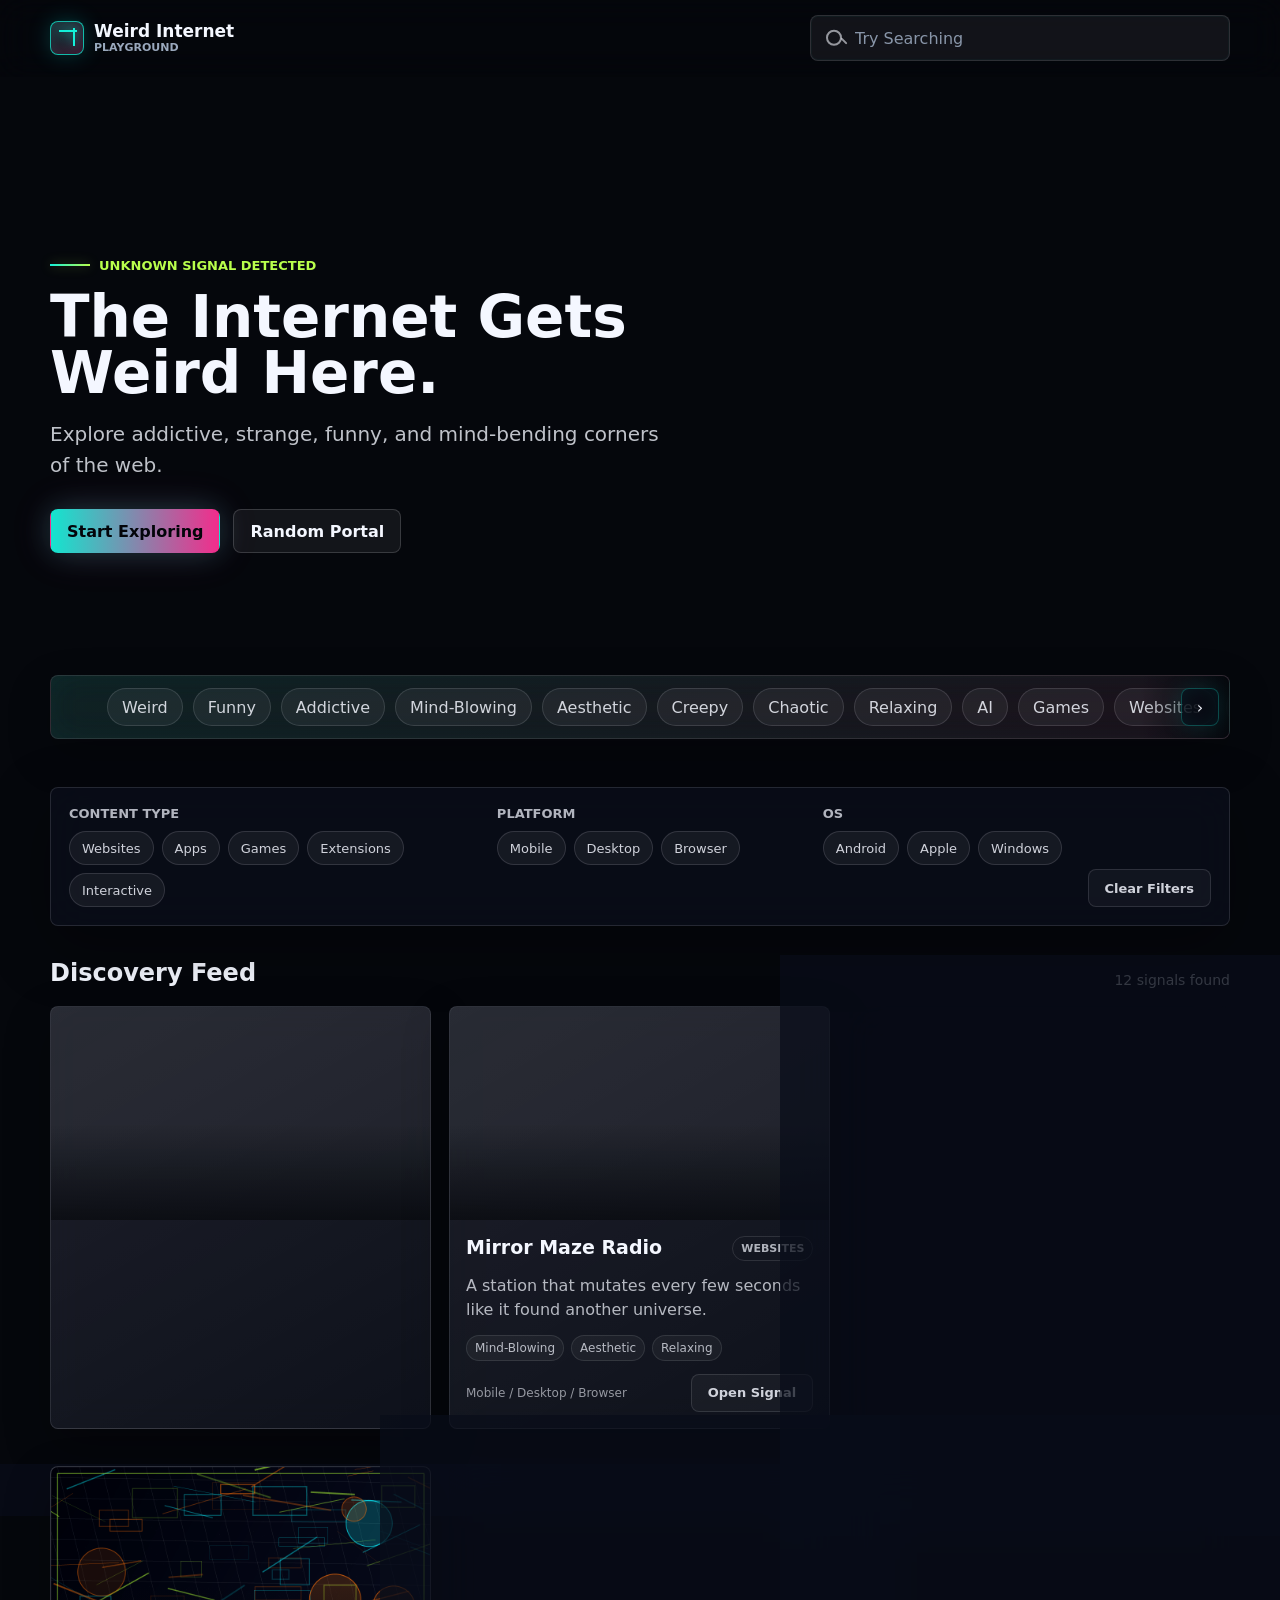
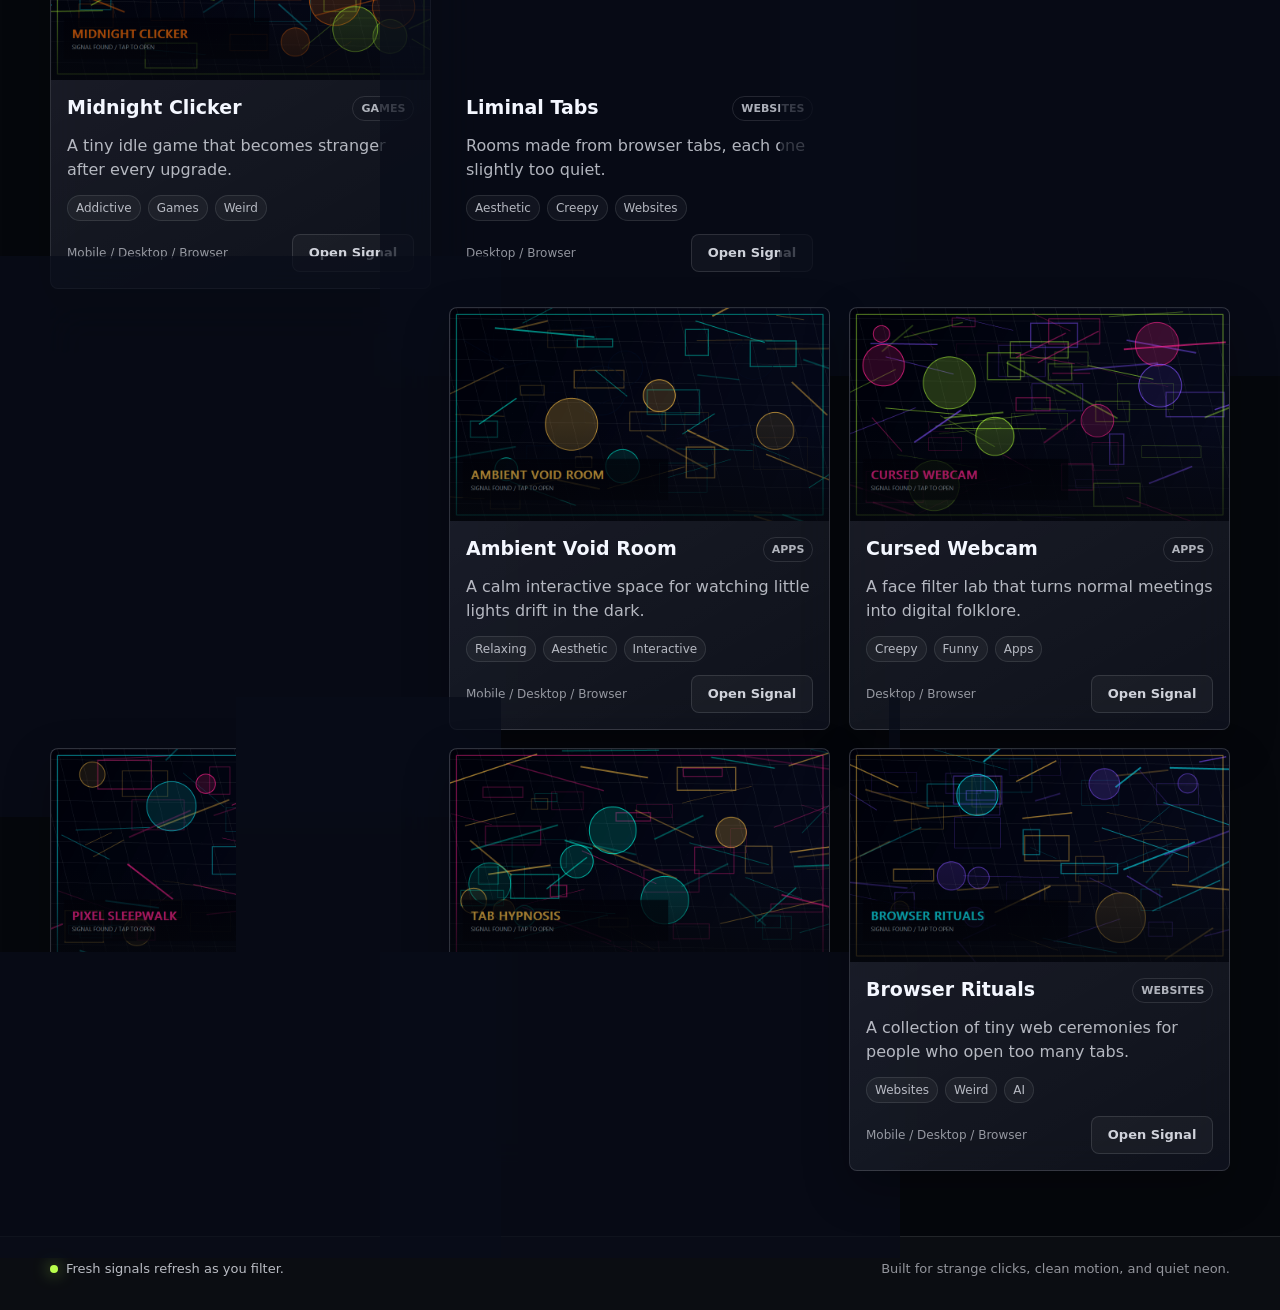
==== index.html @ 3b8a8a69 "Rename Index.html to index.html" ====
<!doctype html>
<html lang="en">
<head>
    <meta charset="utf-8">
    <meta name="viewport" content="width=device-width, initial-scale=1">
    <meta name="theme-color" content="#05070c">
	<title>Weird Internet Playground</title>
    <style>
        :root {
            color-scheme: dark;
            --bg: #05070c;
            --panel: rgba(11, 15, 28, 0.68);
            --panel-strong: rgba(12, 18, 33, 0.9);
            --line: rgba(244, 247, 255, 0.14);
            --line-hot: rgba(20, 241, 217, 0.46);
            --text: #f4f7ff;
            --muted: #9aa8bd;
            --cyan: #14f1d9;
            --pink: #ff2f92;
            --green: #b9ff4c;
            --amber: #ffc857;
            --violet: #8a5cff;
            --shadow: 0 20px 60px rgba(0, 0, 0, 0.35);
            --radius: 8px;
            --cursor-x: 50vw;
            --cursor-y: 32vh;
        }

        * {
            box-sizing: border-box;
        }

        html {
            scroll-behavior: smooth;
            background: var(--bg);
        }

        body {
            min-height: 100vh;
            margin: 0;
            overflow-x: hidden;
            background: var(--bg);
            color: var(--text);
            font-family: "Segoe UI", Inter, ui-sans-serif, system-ui, -apple-system, BlinkMacSystemFont, Arial, sans-serif;
            text-rendering: optimizeLegibility;
        }

        body::before {
            position: fixed;
            inset: 0;
            z-index: -4;
            content: "";
            background:
                radial-gradient(circle at var(--cursor-x) var(--cursor-y), rgba(20, 241, 217, 0.2), transparent 26vw),
                radial-gradient(circle at calc(var(--cursor-x) + 12vw) calc(var(--cursor-y) + 8vh), rgba(255, 47, 146, 0.14), transparent 30vw),
                linear-gradient(120deg, rgba(20, 241, 217, 0.1), transparent 32%),
                linear-gradient(235deg, rgba(255, 47, 146, 0.12), transparent 38%),
                linear-gradient(330deg, rgba(185, 255, 76, 0.06), transparent 44%),
                #05070c;
            background-repeat: no-repeat;
            background-size: 140% 140%, 140% 140%, 180% 180%, 180% 180%, 180% 180%;
            animation: backgroundShift 18s ease-in-out infinite alternate;
        }

        body::after {
            position: fixed;
            inset: 0;
            z-index: -2;
            pointer-events: none;
            content: "";
            background-image:
                linear-gradient(rgba(255, 255, 255, 0.035) 1px, transparent 1px),
                linear-gradient(90deg, rgba(255, 255, 255, 0.035) 1px, transparent 1px),
                linear-gradient(rgba(20, 241, 217, 0.05), transparent 28%, rgba(255, 47, 146, 0.05));
            background-size: 52px 52px, 52px 52px, 100% 420px;
            mask-image: linear-gradient(to bottom, rgba(0, 0, 0, 0.7), rgba(0, 0, 0, 0.28));
            animation: gridDrift 24s linear infinite;
        }

        a {
            color: inherit;
            text-decoration: none;
        }

        button,
        input {
            font: inherit;
        }

        button {
            cursor: pointer;
        }

        img {
            display: block;
            max-width: 100%;
        }

        .skip-link {
            position: fixed;
            top: 12px;
            left: 12px;
            z-index: 100;
            transform: translateY(-140%);
            border: 1px solid var(--line-hot);
            border-radius: var(--radius);
            padding: 10px 12px;
            background: #07111b;
            color: var(--text);
            transition: transform 180ms ease;
        }

        .skip-link:focus {
            transform: translateY(0);
        }

        #particle-field {
            position: fixed;
            inset: 0;
            z-index: -3;
            width: 100%;
            height: 100%;
            opacity: 0.86;
        }

        .ambient-layer {
            position: fixed;
            inset: -16vh -14vw;
            z-index: -1;
            overflow: hidden;
            pointer-events: none;
            opacity: 0.86;
        }

        .ambient-layer::before,
        .ambient-layer::after {
            position: absolute;
            content: "";
            filter: blur(28px);
            mix-blend-mode: screen;
            transform: translate3d(0, 0, 0);
        }

        .ambient-layer::before {
            top: 12%;
            left: -12%;
            width: 72vw;
            height: 34vh;
            background: linear-gradient(92deg, transparent, rgba(20, 241, 217, 0.14), rgba(255, 47, 146, 0.09), transparent);
            animation: fogDrift 16s ease-in-out infinite alternate;
        }

        .ambient-layer::after {
            right: -16%;
            bottom: 4%;
            width: 64vw;
            height: 40vh;
            background: linear-gradient(110deg, transparent, rgba(138, 92, 255, 0.13), rgba(185, 255, 76, 0.08), transparent);
            animation: fogDrift 20s ease-in-out infinite alternate-reverse;
        }

        .site-header {
            position: sticky;
            top: 0;
            z-index: 50;
            border-bottom: 1px solid transparent;
            background: rgba(5, 7, 12, 0.28);
            backdrop-filter: blur(16px);
            transition: background 220ms ease, border-color 220ms ease, box-shadow 220ms ease;
        }

        .site-header.is-scrolled {
            border-color: rgba(20, 241, 217, 0.18);
            background: rgba(5, 7, 12, 0.72);
            box-shadow: 0 10px 36px rgba(0, 0, 0, 0.25);
        }

        .header-inner,
        .section-shell,
        .hero-inner {
            width: min(1180px, calc(100% - 32px));
            margin: 0 auto;
        }

        .header-inner {
            display: flex;
            align-items: center;
            justify-content: space-between;
            gap: 18px;
            min-height: 76px;
            padding: 12px 0;
        }

        .brand {
            display: inline-flex;
            align-items: center;
            min-width: max-content;
            gap: 10px;
            font-weight: 800;
        }

        .brand-mark {
            position: relative;
            width: 34px;
            height: 34px;
            border: 1px solid rgba(20, 241, 217, 0.72);
            border-radius: var(--radius);
            background:
                linear-gradient(135deg, rgba(20, 241, 217, 0.18), rgba(255, 47, 146, 0.14)),
                rgba(255, 255, 255, 0.04);
            box-shadow: 0 0 22px rgba(20, 241, 217, 0.22), inset 0 0 18px rgba(255, 47, 146, 0.1);
        }

        .brand-mark::before,
        .brand-mark::after {
            position: absolute;
            content: "";
            background: var(--cyan);
            box-shadow: 0 0 12px rgba(20, 241, 217, 0.9);
        }

        .brand-mark::before {
            top: 8px;
            left: 8px;
            width: 18px;
            height: 2px;
        }

        .brand-mark::after {
            right: 8px;
            bottom: 8px;
            width: 2px;
            height: 18px;
        }

        .brand-text {
            display: grid;
            gap: 1px;
            line-height: 1.08;
        }

        .brand-title {
            font-size: 17px;
            color: var(--text);
        }

        .brand-kicker {
            font-size: 11px;
            color: var(--muted);
            text-transform: uppercase;
        }

        .search-shell {
            position: relative;
            width: min(420px, 44vw);
        }

        .search-shell::before {
            position: absolute;
            top: 53%;
            left: 16px;
            width: 12px;
            height: 12px;
            content: "";
            border: 2px solid rgba(244, 247, 255, 0.58);
            border-radius: 50%;
            transform: translateY(-58%);
        }

        .search-shell::after {
            position: absolute;
            top: 55%;
            left: 30px;
            width: 8px;
            height: 2px;
            content: "";
            border-radius: 99px;
            background: rgba(244, 247, 255, 0.58);
            transform: rotate(45deg);
        }

        .search-shell input {
            width: 100%;
            min-height: 46px;
            border: 1px solid rgba(244, 247, 255, 0.12);
            border-radius: var(--radius);
            outline: 0;
            padding: 0 16px 0 44px;
            background: rgba(255, 255, 255, 0.06);
            color: var(--text);
            box-shadow: inset 0 0 0 1px rgba(20, 241, 217, 0.03);
            transition: border-color 180ms ease, box-shadow 180ms ease, background 180ms ease;
        }

        .search-shell input::placeholder {
            color: rgba(154, 168, 189, 0.88);
			position: absolute;
        }

        .search-shell input:focus {
            border-color: rgba(20, 241, 217, 0.62);
            background: rgba(255, 255, 255, 0.09);
            box-shadow: 0 0 0 4px rgba(20, 241, 217, 0.08), 0 0 24px rgba(20, 241, 217, 0.12);
        }

        .hero {
            display: grid;
            align-items: center;
            min-height: 66vh;
            padding: 100px 0 44px;
        }

        .hero-inner {
            display: grid;
            gap: 28px;
        }

        .hero-copy {
            width: min(760px, 100%);
        }

        .signal-line {
            display: inline-flex;
            align-items: center;
            gap: 9px;
            margin-bottom: 16px;
            color: var(--green);
            font-size: 13px;
            font-weight: 700;
            text-transform: uppercase;
        }

        .signal-line::before {
            width: 40px;
            height: 2px;
            content: "";
            background: linear-gradient(90deg, var(--cyan), var(--green));
            box-shadow: 0 0 12px rgba(185, 255, 76, 0.38);
        }

        h1 {
            max-width: 780px;
            margin: 0;
            font-size: 58px;
            line-height: 0.97;
            letter-spacing: 0;
        }

        .hero p {
            max-width: 610px;
            margin: 18px 0 0;
            color: rgba(244, 247, 255, 0.78);
            font-size: 20px;
            line-height: 1.55;
        }

        .hero-actions {
            display: flex;
            flex-wrap: wrap;
            align-items: center;
            gap: 13px;
        }

        .primary-btn,
        .ghost-btn,
        .text-btn {
            display: inline-flex;
            align-items: center;
            justify-content: center;
            min-height: 44px;
            border: 1px solid transparent;
            border-radius: var(--radius);
            padding: 0 16px;
            color: var(--text);
            font-weight: 800;
            transition: transform 180ms ease, border-color 180ms ease, background 180ms ease, box-shadow 180ms ease;
        }

        .primary-btn {
            background: linear-gradient(90deg, rgba(20, 241, 217, 0.95), rgba(255, 47, 146, 0.95));
            box-shadow: 0 0 30px rgba(20, 241, 217, 0.2), 0 0 42px rgba(255, 47, 146, 0.16);
            color: #03050a;
        }

        .primary-btn:hover,
        .ghost-btn:hover,
        .text-btn:hover {
            transform: translateY(-2px);
        }

        .primary-btn:focus-visible,
        .ghost-btn:focus-visible,
        .text-btn:focus-visible,
        .collapse-btn:focus-visible,
        .carousel-arrow:focus-visible,
        .related-card:focus-visible,
        .chip:focus-visible,
        .category-pill:focus-visible,
        .search-shell input:focus-visible {
            outline: 2px solid rgba(185, 255, 76, 0.86);
            outline-offset: 3px;
        }

        .ghost-btn {
            border-color: rgba(244, 247, 255, 0.16);
            background: rgba(255, 255, 255, 0.06);
        }

        .text-btn {
            min-height: 38px;
            border-color: rgba(244, 247, 255, 0.12);
            background: rgba(255, 255, 255, 0.04);
            color: rgba(244, 247, 255, 0.84);
            font-size: 13px;
        }

        .category-zone {
            padding: 4px 0 26px;
        }

        .category-frame {
            position: relative;
            overflow: hidden;
            border: 1px solid rgba(244, 247, 255, 0.11);
            border-radius: var(--radius);
            background:
                linear-gradient(135deg, rgba(20, 241, 217, 0.08), rgba(255, 47, 146, 0.055)),
                rgba(255, 255, 255, 0.04);
            box-shadow: 0 16px 44px rgba(0, 0, 0, 0.22), inset 0 0 28px rgba(20, 241, 217, 0.035);
            backdrop-filter: blur(18px);
        }

        .category-frame::before,
        .category-frame::after {
            position: absolute;
            top: 0;
            bottom: 0;
            z-index: 2;
            width: 88px;
            pointer-events: none;
            content: "";
            opacity: 0;
            transition: opacity 180ms ease;
        }

        .category-frame::before {
            left: 0;
            background: linear-gradient(90deg, rgba(5, 7, 12, 0.96), rgba(5, 7, 12, 0));
        }

        .category-frame::after {
            right: 0;
            background: linear-gradient(270deg, rgba(5, 7, 12, 0.96), rgba(5, 7, 12, 0));
        }

        .category-frame.has-left::before,
        .category-frame.has-right::after {
            opacity: 1;
        }

        .category-viewport {
            overflow-x: auto;
            overflow-y: hidden;
            scroll-behavior: smooth;
            scroll-padding-inline: 56px;
            scroll-snap-type: x proximity;
            scrollbar-width: none;
            -webkit-overflow-scrolling: touch;
        }

        .category-viewport::-webkit-scrollbar {
            display: none;
        }

        .category-row {
            display: flex;
            width: max-content;
            gap: 10px;
            min-width: 100%;
            padding: 12px 56px;
        }

        .carousel-arrow {
            position: absolute;
            top: 50%;
            z-index: 4;
            display: grid;
            place-items: center;
            width: 38px;
            height: 38px;
            border: 1px solid rgba(20, 241, 217, 0.28);
            border-radius: var(--radius);
            background: rgba(7, 12, 22, 0.72);
            color: var(--text);
            box-shadow: 0 0 24px rgba(20, 241, 217, 0.14), inset 0 0 18px rgba(20, 241, 217, 0.06);
            transform: translateY(-50%);
            transition: opacity 180ms ease, transform 180ms ease, border-color 180ms ease, box-shadow 180ms ease;
        }

        .carousel-arrow:hover {
            border-color: rgba(185, 255, 76, 0.62);
            box-shadow: 0 0 28px rgba(185, 255, 76, 0.18), inset 0 0 20px rgba(185, 255, 76, 0.08);
        }

        .carousel-arrow.is-hidden {
            opacity: 0;
            pointer-events: none;
        }

        .carousel-prev {
            left: 10px;
        }

        .carousel-next {
            right: 10px;
        }

        .category-pill,
        .chip {
            min-height: 38px;
            border: 1px solid rgba(244, 247, 255, 0.13);
            border-radius: 999px;
            padding: 0 14px;
            background: rgba(255, 255, 255, 0.055);
            color: rgba(244, 247, 255, 0.84);
            white-space: nowrap;
            scroll-snap-align: center;
            transition: transform 180ms ease, border-color 180ms ease, color 180ms ease, box-shadow 180ms ease, background 180ms ease;
        }

        .category-pill:hover,
        .chip:hover {
            transform: translateY(-1px);
            border-color: rgba(20, 241, 217, 0.48);
            color: var(--text);
            box-shadow: 0 0 22px rgba(20, 241, 217, 0.11);
        }

        .category-pill:active,
        .chip:active,
        .text-btn:active,
        .collapse-btn:active,
        .related-card:active {
            transform: translateY(0) scale(0.98);
        }

        .category-pill.is-active,
        .chip.is-active {
            border-color: rgba(185, 255, 76, 0.66);
            background: rgba(185, 255, 76, 0.13);
            color: var(--text);
            box-shadow: 0 0 32px rgba(185, 255, 76, 0.22), 0 0 18px rgba(20, 241, 217, 0.1), inset 0 0 18px rgba(185, 255, 76, 0.07);
            animation: softPulse 2.8s ease-in-out infinite;
        }

        .filters {
            padding: 22px 0 6px;
        }

        .filter-panel {
            display: grid;
            grid-template-columns: 1.2fr 0.9fr 0.72fr auto;
            gap: 20px;
            align-items: start;
            border: 1px solid rgba(244, 247, 255, 0.12);
            border-radius: var(--radius);
            padding: 18px;
            background: var(--panel);
            box-shadow: var(--shadow);
            backdrop-filter: blur(20px);
        }
		
		.testing {
			align-self: end;
			justify-self: right;
		}

        .filter-group {
            min-width: 0;
        }

        .filter-label {
            margin: 0 0 10px;
            color: rgba(244, 247, 255, 0.72);
            font-size: 13px;
            font-weight: 800;
            text-transform: uppercase;
        }

        .chip-row {
            display: flex;
            flex-wrap: wrap;
            gap: 8px;
        }

        .chip {
            min-height: 34px;
            padding: 0 12px;
            font-size: 13px;
        }

        .results-zone {
            padding: 28px 0 66px;
        }

        .results-head {
            display: flex;
            align-items: end;
            justify-content: space-between;
            gap: 16px;
            margin-bottom: 18px;
        }

        .results-head h2 {
            margin: 0;
            font-size: 24px;
            line-height: 1.15;
            letter-spacing: 0;
        }

        .results-count {
            color: rgba(244, 247, 255, 0.68);
            font-size: 14px;
            text-align: right;
        }

        .card-grid {
            display: grid;
            grid-template-columns: repeat(3, minmax(0, 1fr));
            gap: 18px;
            align-items: start;
        }

        .discovery-card {
            --accent: var(--cyan);
            --card-glow-x: 50%;
            --card-glow-y: 50%;
            --hover-offset: 0px;
            --reveal-offset: 0px;
            --tilt-x: 0deg;
            --tilt-y: 0deg;
            position: relative;
            overflow: hidden;
            min-width: 0;
            border: 1px solid rgba(244, 247, 255, 0.12);
            border-radius: var(--radius);
            background:
                linear-gradient(150deg, rgba(255, 255, 255, 0.092), rgba(255, 255, 255, 0.028)),
                rgba(9, 13, 25, 0.72);
            box-shadow: 0 18px 46px rgba(0, 0, 0, 0.28);
            backdrop-filter: blur(18px);
            transform: translateY(calc(var(--reveal-offset) + var(--hover-offset))) perspective(950px) rotateX(var(--tilt-x)) rotateY(var(--tilt-y));
            transform-style: preserve-3d;
            transition: transform 220ms ease, border-color 220ms ease, box-shadow 220ms ease, background 220ms ease;
        }

        .discovery-card::before {
            position: absolute;
            inset: 0;
            pointer-events: none;
            content: "";
            border-radius: inherit;
            background:
                radial-gradient(circle at var(--card-glow-x) var(--card-glow-y), color-mix(in srgb, var(--accent) 28%, transparent), transparent 34%),
                linear-gradient(130deg, color-mix(in srgb, var(--accent) 34%, transparent), transparent 28%, rgba(255, 255, 255, 0.04));
            opacity: 0;
            transition: opacity 220ms ease;
        }

        .discovery-card::after {
            position: absolute;
            inset: 0;
            pointer-events: none;
            content: "";
            border-radius: inherit;
            background: linear-gradient(90deg, transparent, color-mix(in srgb, var(--accent) 38%, transparent), transparent);
            opacity: 0;
            transform: translateX(-110%);
        }

        .discovery-card:hover,
        .discovery-card.is-expanded {
            --hover-offset: -4px;
            border-color: color-mix(in srgb, var(--accent) 48%, rgba(244, 247, 255, 0.12));
            box-shadow: 0 22px 62px rgba(0, 0, 0, 0.42), 0 0 20px color-mix(in srgb, var(--accent) 10%, transparent);
        }

        .discovery-card.is-expanded {
            transform: translateY(-2px) !important;
        }

        .discovery-card.is-expanded::before,
        .discovery-card.is-expanded::after {
            opacity: 0.16;
            animation: none;
        }

        .discovery-card:active {
            --hover-offset: -1px;
        }

        .discovery-card:hover::before,
        .discovery-card.is-expanded::before {
            opacity: 1;
        }

        .discovery-card.is-expanded::after {
            opacity: 0.34;
            animation: borderScan 1.7s ease both;
        }

        .discovery-card.is-expanded {
            --hover-offset: -2px;
            grid-column: span 2;
        }

        body.has-expanded::before {
            animation-duration: 42s;
            filter: brightness(0.82);
        }

        body.has-expanded .ambient-layer,
        body.has-expanded #particle-field {
            opacity: 0.28;
            transition: opacity 320ms ease;
        }

        .card-media {
            position: relative;
            overflow: hidden;
            aspect-ratio: 16 / 9;
            background: rgba(255, 255, 255, 0.05);
        }

        .card-media img {
            width: 100%;
            height: 100%;
            object-fit: cover;
            filter: saturate(1.1) contrast(1.05);
            transition: transform 360ms ease, filter 360ms ease;
        }

        .discovery-card:hover .card-media img,
        .discovery-card.is-expanded .card-media img {
            transform: scale(1.045);
            filter: saturate(1.24) contrast(1.08);
        }

        .card-media::after {
            position: absolute;
            inset: auto 0 0;
            height: 45%;
            content: "";
            background: linear-gradient(to top, rgba(5, 7, 12, 0.76), transparent);
        }

        .card-body {
            position: relative;
            display: grid;
            gap: 13px;
            padding: 16px;
            transform: translateZ(18px);
        }

        .card-title-row {
            display: flex;
            align-items: start;
            justify-content: space-between;
            gap: 12px;
        }

        .card-title-row h3 {
            margin: 0;
            font-size: 19px;
            line-height: 1.18;
            letter-spacing: 0;
        }

        .type-badge {
            flex: 0 0 auto;
            border: 1px solid rgba(244, 247, 255, 0.12);
            border-radius: 999px;
            padding: 5px 8px;
            color: rgba(244, 247, 255, 0.7);
            font-size: 11px;
            font-weight: 800;
            text-transform: uppercase;
        }

        .teaser {
            margin: 0;
            color: rgba(244, 247, 255, 0.72);
            line-height: 1.48;
        }

        .tag-row {
            display: flex;
            flex-wrap: wrap;
            gap: 7px;
        }

        .tag {
            border: 1px solid rgba(244, 247, 255, 0.1);
            border-radius: 999px;
            padding: 5px 8px;
            background: rgba(255, 255, 255, 0.045);
            color: rgba(244, 247, 255, 0.72);
            font-size: 12px;
        }

        .card-actions {
            display: flex;
            justify-content: space-between;
            gap: 10px;
            align-items: center;
        }

        .signal-meta {
            color: rgba(244, 247, 255, 0.58);
            font-size: 12px;
        }

        
        .expanded-content {
            position: relative;
            overflow: hidden;
            border-top: 1px solid rgba(255, 255, 255, 0.08);
            margin-top: 10px;
            padding-top: 22px;
            animation: expandContainer 380ms ease both;
        }

        .expanded-layout {
            max-width: 760px;
            margin: 0 auto;
        }

        .expanded-copy {
            position: relative;
            overflow: hidden;
            border: 1px solid rgba(255, 255, 255, 0.08);
            border-radius: 18px;
            background: rgba(18, 24, 39, 0.94);
            box-shadow: 0 10px 40px rgba(0, 0, 0, 0.28);
            padding: 28px;
        }

        .expanded-copy::before {
            position: absolute;
            inset: 0;
            pointer-events: none;
            content: "";
            background: linear-gradient(180deg, rgba(20, 241, 217, 0.04), transparent 22%);
        }

        .expanded-copy p {
            margin: 0;
            color: rgba(244, 247, 255, 0.88);
            font-size: 16px;
            line-height: 1.82;
            letter-spacing: 0.01em;
        }

        .mini-title {
            margin: 0 0 18px;
            color: rgba(185, 255, 76, 0.9);
            font-size: 12px;
            font-weight: 800;
            letter-spacing: 0.18em;
            text-transform: uppercase;
        }

        .reading-shell {
            position: relative;
        }

        .reading-shell::after {
            position: absolute;
            right: 0;
            left: 0;
            bottom: 0;
            height: 82px;
            content: "";
            pointer-events: none;
            background: linear-gradient(to bottom, rgba(18, 24, 39, 0), rgba(18, 24, 39, 1));
            opacity: 1;
            transition: opacity 240ms ease;
        }

        .reading-shell.is-expanded::after {
            opacity: 0;
        }

        .reading-content {
            overflow: hidden;
            max-height: 180px;
            transition: max-height 420ms ease;
        }

        .reading-shell.is-expanded .reading-content {
            overflow-y: auto;
            max-height: 420px;
            padding-right: 6px;
            scrollbar-width: thin;
            scrollbar-color: rgba(20, 241, 217, 0.42) transparent;
        }

        .reading-content::-webkit-scrollbar {
            width: 6px;
        }

        .reading-content::-webkit-scrollbar-thumb {
            background: rgba(20, 241, 217, 0.34);
            border-radius: 999px;
        }

        .show-more-btn {
            margin-top: 18px;
            min-height: 38px;
            border: 1px solid rgba(20, 241, 217, 0.22);
            border-radius: 999px;
            padding: 0 14px;
            background: rgba(20, 241, 217, 0.08);
            color: rgba(244, 247, 255, 0.92);
            transition: border-color 180ms ease, background 180ms ease, transform 180ms ease;
        }

        .show-more-btn:hover {
            border-color: rgba(20, 241, 217, 0.6);
            background: rgba(20, 241, 217, 0.14);
            transform: translateY(-1px);
        }

        .related-section {
            margin-top: 26px;
            padding-top: 18px;
            border-top: 1px solid rgba(255, 255, 255, 0.08);
        }

        .related-grid {
            display: grid;
            gap: 10px;
        }

        .related-card {
            padding: 14px 16px;
            border: 1px solid rgba(255, 255, 255, 0.08);
            border-radius: 12px;
            background: rgba(255, 255, 255, 0.03);
            color: rgba(244, 247, 255, 0.82);
            text-align: left;
            transition: border-color 180ms ease, box-shadow 180ms ease, background 180ms ease;
        }

        .related-card:hover {
            border-color: rgba(20, 241, 217, 0.4);
            background: rgba(20, 241, 217, 0.05);
            box-shadow: 0 0 20px rgba(20, 241, 217, 0.08);
        }

.collapse-btn {
            justify-self: start;
            min-height: 36px;
            border: 1px solid rgba(244, 247, 255, 0.12);
            border-radius: var(--radius);
            padding: 0 12px;
			margin-top: 3px;
            background: rgba(255, 255, 255, 0.045);
            color: rgba(244, 247, 255, 0.84);
            transition: border-color 180ms ease, transform 180ms ease, background 180ms ease;
        }

        .collapse-btn:hover {
            transform: translateY(-1px);
            border-color: rgba(20, 241, 217, 0.58);
            background: rgba(20, 241, 217, 0.12);
        }

        .empty-state {
            grid-column: 1 / -1;
            border: 1px dashed rgba(244, 247, 255, 0.18);
            border-radius: var(--radius);
            padding: 32px;
            background: rgba(255, 255, 255, 0.04);
            color: rgba(244, 247, 255, 0.72);
            text-align: center;
        }

        .reveal {
            --reveal-offset: 18px;
            opacity: 0;
        }

        .reveal.is-visible {
            --reveal-offset: 0px;
            opacity: 1;
            transition: opacity 520ms ease, transform 520ms ease;
        }

        .page-footer {
            border-top: 1px solid rgba(244, 247, 255, 0.1);
            padding: 24px 0 34px;
            background: rgba(255, 255, 255, 0.025);
        }

        .footer-inner {
            display: flex;
            align-items: center;
            justify-content: space-between;
            gap: 16px;
            width: min(1180px, calc(100% - 32px));
            margin: 0 auto;
            color: rgba(244, 247, 255, 0.58);
            font-size: 13px;
        }

        .footer-signal {
            display: inline-flex;
            align-items: center;
            gap: 8px;
            color: rgba(244, 247, 255, 0.75);
        }

        .footer-signal::before {
            width: 8px;
            height: 8px;
            content: "";
            border-radius: 50%;
            background: var(--green);
            box-shadow: 0 0 16px rgba(185, 255, 76, 0.72);
        }

        @keyframes backgroundShift {
            from {
                background-position: 0% 25%;
            }
            to {
                background-position: 100% 72%;
            }
        }

        @keyframes gridDrift {
            from {
                background-position: 0 0, 0 0, 0 0;
            }
            to {
                background-position: 52px 52px, -52px 52px, 0 420px;
            }
        }

        @keyframes fogDrift {
            from {
                transform: translate3d(-4vw, -1vh, 0) rotate(-2deg);
            }
            to {
                transform: translate3d(8vw, 5vh, 0) rotate(3deg);
            }
        }

        @keyframes softPulse {
            0%, 100% {
                box-shadow: 0 0 28px rgba(185, 255, 76, 0.18), 0 0 16px rgba(20, 241, 217, 0.08), inset 0 0 18px rgba(185, 255, 76, 0.07);
            }
            50% {
                box-shadow: 0 0 42px rgba(185, 255, 76, 0.28), 0 0 24px rgba(20, 241, 217, 0.14), inset 0 0 24px rgba(185, 255, 76, 0.1);
            }
        }

        @keyframes borderScan {
            from {
                transform: translateX(-110%);
            }
            to {
                transform: translateX(110%);
            }
        }

        @keyframes expandContainer {
            from {
                max-height: 0;
                opacity: 0;
                transform: translateY(-8px) scaleY(0.98);
            }
            to {
                max-height: 1500px;
                opacity: 1;
                transform: translateY(0) scaleY(1);
            }
        }

        @media (max-width: 980px) {
            .filter-panel {
                grid-template-columns: 1fr 1fr;
            }

            .card-grid {
                grid-template-columns: repeat(2, minmax(0, 1fr));
            }
        }

        @media (max-width: 760px) {
            .header-inner {
                
				
                gap: 12px;
            }

            .brand {
                justify-content: space-between;
            }

            .search-shell {
                width: min(420px, 44vw);
            }
			
			.search-shell::before {
				width: 9px;
				height: 9px;
			}
			
			.search-shell::after {
				top: 55%;
				left: 27px;
				width: 7px;
				height: 2px;
			}
			
			.search-shell input::placeholder {
            color: rgba(154, 168, 189, 0.88);
			font-size: 14px;
			position: absolute;
			}

            .hero {
                min-height: 58vh;
                padding: 70px 0 34px;
            }

            h1 {
                font-size: 39px;
                line-height: 1.03;
            }

            .hero p {
                font-size: 17px;
            }

            .carousel-arrow {
                display: none;
            }

            .category-viewport {
                scroll-snap-type: x mandatory;
            }

            .category-row {
                padding-inline: 14px;
            }

            .filter-panel {
                grid-template-columns: 1fr;
                gap: 16px;
            }
			
			.testing {
			justify-self: left;
		}

            .results-head {
                display: grid;
                align-items: start;
            }

            .results-count {
                text-align: left;
            }

            .card-grid {
                grid-template-columns: 1fr;
            }

            .discovery-card.is-expanded {
                grid-column: auto;
            }

            .expanded-layout {
                grid-template-columns: 1fr;
            }

            .expanded-copy {
                padding: 22px;
            }

            .reading-shell.is-expanded .reading-content {
                max-height: 360px;
            }

            .related-grid {
                grid-template-columns: 1fr;
            }

            .footer-inner {
                display: grid;
            }
        }

        @media (max-width: 420px) {
            .header-inner,
            .section-shell,
            .hero-inner,
            .footer-inner {
                width: min(100% - 24px, 1180px);
            }

            .brand-title {
                font-size: 15px;
            }

            h1 {
                font-size: 34px;
            }

            .hero-actions,
            .card-actions {
                display: grid;
                grid-template-columns: 1fr;
            }

            .primary-btn,
            .ghost-btn,
            .text-btn {
                width: 100%;
            }
        }

        @media (prefers-reduced-motion: reduce) {
            *,
            *::before,
            *::after {
                scroll-behavior: auto !important;
                animation-duration: 1ms !important;
                animation-iteration-count: 1 !important;
                transition-duration: 1ms !important;
            }

            .reveal {
                opacity: 1;
                --reveal-offset: 0px;
            }
        }
    </style>
</head>
<body>
    <a class="skip-link" href="#discoveries">Skip to discoveries</a>
    <canvas id="particle-field" aria-hidden="true"></canvas>
    <div class="ambient-layer" aria-hidden="true"></div>

    <header class="site-header" id="siteHeader">
        <div class="header-inner">
            <a class="brand" href="#top" aria-label="Weird Internet Playground home">
                <span class="brand-mark" aria-hidden="true"></span>
                <span class="brand-text">
                    <span class="brand-title">Weird Internet</span>
                    <span class="brand-kicker">Playground</span>
                </span>
            </a>

            <label class="search-shell">
                <input id="searchInput" type="search" placeholder="Try Searching" autocomplete="off" aria-label="Search discoveries">
            </label>
        </div>
    </header>

    <main id="top">
        <section class="hero" aria-labelledby="hero-title">
            <div class="hero-inner">
                <div class="hero-copy">
                    <div class="signal-line">Unknown signal detected</div>
                    <h1 id="hero-title">The Internet Gets Weird Here.</h1>
                    <p>Explore addictive, strange, funny, and mind-bending corners of the web.</p>
                </div>
                <div class="hero-actions">
                    <a class="primary-btn" href="#discoveries">Start Exploring</a>
                    <button class="ghost-btn" type="button" id="randomButton">Random Portal</button>
                </div>
            </div>
        </section>

        <section class="category-zone" aria-label="Discovery categories">
            <div class="section-shell">
                <div class="category-frame" id="categoryCarousel">
                    <button class="carousel-arrow carousel-prev is-hidden" id="categoryPrev" type="button" aria-label="Scroll categories left">
                        <span aria-hidden="true">&lsaquo;</span>
                    </button>
                    <div class="category-viewport" id="categoryViewport" tabindex="0" aria-label="Scrollable category carousel">
                        <div class="category-row" id="categoryRow"></div>
                    </div>
                    <button class="carousel-arrow carousel-next" id="categoryNext" type="button" aria-label="Scroll categories right">
                        <span aria-hidden="true">&rsaquo;</span>
                    </button>
                </div>
            </div>
        </section>

        <section class="filters" aria-label="Advanced filters">
            <div class="section-shell">
                <div class="filter-panel">
                    <div class="filter-group">
                        <p class="filter-label">Content Type</p>
                        <div class="chip-row" id="typeFilters"></div>
                    </div>
                    <div class="filter-group">
                        <p class="filter-label">Platform</p>
                        <div class="chip-row" id="platformFilters"></div>
                    </div>
                    <div class="filter-group">
                        <p class="filter-label">OS</p>
                        <div class="chip-row" id="osFilters"></div>
                    </div>
                    <div class="testing"><button class="text-btn" id="clearFilters" type="button">Clear Filters</button></div>
                </div>
            </div>
        </section>

        <section class="results-zone" id="discoveries" aria-labelledby="discoveries-title">
            <div class="section-shell">
                <div class="results-head">
                    <div>
                        <h2 id="discoveries-title">Discovery Feed</h2>
                    </div>
                    <div class="results-count" id="resultCount" aria-live="polite"></div>
                </div>
                <div class="card-grid" id="cardGrid"></div>
            </div>
        </section>
    </main>

    <footer class="page-footer">
        <div class="footer-inner">
            <span class="footer-signal">Fresh signals refresh as you filter.</span>
            <span>Built for strange clicks, clean motion, and quiet neon.</span>
        </div>
    </footer>
	<script src="data/discoveries.js"></script>
	<!--<script src="data/content.js"></script>-->

    <script>
        const categories = [
            "Weird",
            "Funny",
            "Addictive",
            "Mind-Blowing",
            "Aesthetic",
            "Creepy",
            "Chaotic",
            "Relaxing",
            "AI",
            "Games",
            "Websites",
            "Apps"
        ];

        const filters = {
            type: ["Websites", "Apps", "Games", "Extensions", "Interactive"],
            platform: ["Mobile", "Desktop", "Browser"],
            os: ["Android", "Apple", "Windows"]
        };

        

        const state = {
            query: "",
            category: new Set(),
            type: new Set(),
            platform: new Set(),
            os: new Set(),
            expandedId: null
        };

        const els = {
            header: document.getElementById("siteHeader"),
            search: document.getElementById("searchInput"),
            categoryCarousel: document.getElementById("categoryCarousel"),
            categoryViewport: document.getElementById("categoryViewport"),
            categoryRow: document.getElementById("categoryRow"),
            categoryPrev: document.getElementById("categoryPrev"),
            categoryNext: document.getElementById("categoryNext"),
            typeFilters: document.getElementById("typeFilters"),
            platformFilters: document.getElementById("platformFilters"),
            osFilters: document.getElementById("osFilters"),
            clearFilters: document.getElementById("clearFilters"),
            randomButton: document.getElementById("randomButton"),
            grid: document.getElementById("cardGrid"),
            resultCount: document.getElementById("resultCount")
        };

        const prefersReducedMotion = window.matchMedia("(prefers-reduced-motion: reduce)").matches;
        let revealObserver = null;

        function escapeHtml(value) {
            return value.replace(/[&<>"']/g, (char) => ({
                "&": "&amp;",
                "<": "&lt;",
                ">": "&gt;",
                '"': "&quot;",
                "'": "&#039;"
            })[char]);
        }

        function renderCategorySlider() {
            els.categoryRow.innerHTML = categories.map((category) => {
                const active = state.category.has(category) ? " is-active" : "";
                return `<button class="category-pill${active}" type="button" data-filter-group="category" data-value="${category}">${category}</button>`;
            }).join("");
            requestAnimationFrame(updateCategoryCarousel);
        }

        function renderFilterGroup(target, groupName, values) {
            target.innerHTML = values.map((value) => {
                const active = state[groupName].has(value) ? " is-active" : "";
                return `<button class="chip${active}" type="button" data-filter-group="${groupName}" data-value="${value}">${value}</button>`;
            }).join("");
        }

        function renderFilters() {
            renderCategorySlider();
            renderFilterGroup(els.typeFilters, "type", filters.type);
            renderFilterGroup(els.platformFilters, "platform", filters.platform);
            renderFilterGroup(els.osFilters, "os", filters.os);
        }

        function updateCategoryCarousel() {
            if (!els.categoryViewport) {
                return;
            }
            const maxScroll = Math.max(0, els.categoryViewport.scrollWidth - els.categoryViewport.clientWidth);
            const atStart = els.categoryViewport.scrollLeft <= 2;
            const atEnd = els.categoryViewport.scrollLeft >= maxScroll - 2;
            const canScroll = maxScroll > 2;

            els.categoryPrev.classList.toggle("is-hidden", !canScroll || atStart);
            els.categoryNext.classList.toggle("is-hidden", !canScroll || atEnd);
            els.categoryCarousel.classList.toggle("has-left", canScroll && !atStart);
            els.categoryCarousel.classList.toggle("has-right", canScroll && !atEnd);
        }

        function scrollCategories(direction) {
            const distance = Math.max(220, els.categoryViewport.clientWidth * 0.68);
            els.categoryViewport.scrollBy({
                left: direction * distance,
                behavior: prefersReducedMotion ? "auto" : "smooth"
            });
        }

        function keepCategoryInView(value) {
            const activeButton = els.categoryRow.querySelector(`[data-value="${CSS.escape(value)}"]`);
            if (activeButton) {
                activeButton.scrollIntoView({
                    behavior: prefersReducedMotion ? "auto" : "smooth",
                    block: "nearest",
                    inline: "center"
                });
            }
        }

        function matchesSelected(selected, values) {
            return selected.size === 0 || values.some((value) => selected.has(value));
        }

        function searchableText(item) {
            return [
                item.title,
                item.teaser,
                item.description,
                ...item.tags,
                ...item.types,
                ...item.platforms,
                ...item.os
            ].join(" ").toLowerCase();
        }

        function getFilteredDiscoveries() {
            const query = state.query.trim().toLowerCase();
            let filtered = discoveries.filter((item) => {
                const queryMatch = !query || searchableText(item).includes(query);
                return queryMatch &&
                    matchesSelected(state.category, item.tags) &&
                    matchesSelected(state.type, item.types) &&
                    matchesSelected(state.platform, item.platforms) &&
                    matchesSelected(state.os, item.os);
            });

            if (state.expandedId && !filtered.some((item) => item.id === state.expandedId)) {
                const pinned = discoveries.find((item) => item.id === state.expandedId);
                if (pinned) {
                    filtered = [pinned, ...filtered];
                }
            }

            return filtered;
        }

        function tagMarkup(tags) {
            return tags.map((tag) => `<span class="tag">${escapeHtml(tag)}</span>`).join("");
        }

        function relatedMarkup(item) {
            return item.related.map((relatedId) => {
                const related = discoveries.find((entry) => entry.id === relatedId);
                if (!related) {
                    return "";
                }
                return `
                    <button class="related-card" type="button" data-related="${related.id}" aria-label="Open related discovery ${escapeHtml(related.title)}">
                        ${escapeHtml(related.title)}
                    </button>
                `;
            }).join("");
        }

        function metadataMarkup(item) {
            const entries = [
                ["Types", item.types.join(" / ")],
                ["Platforms", item.platforms.join(" / ")],
                ["Systems", item.os.join(" / ")]
            ];
            return entries.map(([label, value]) => `
                <div class="metadata-item">
                    <span>${escapeHtml(label)}</span>
                    <strong>${escapeHtml(value)}</strong>
                </div>
            `).join("");
        }

        function resourceMarkup(item) {
            const primaryTag = item.tags[0] || "Discovery";
            const secondaryTag = item.tags[1] || "Signal";
            const resources = [
                {
                    title: `${primaryTag} signal notes`,
                    detail: `A compact read on why this discovery belongs in the ${primaryTag.toLowerCase()} lane.`
                },
                {
                    title: `${secondaryTag} side trail`,
                    detail: `A nearby thread of related mechanics, visuals, and strange web behavior.`
                }
            ];
            return resources.map((resource) => `
                <div class="resource-card">
                    <strong>${escapeHtml(resource.title)}</strong>
                    <span>${escapeHtml(resource.detail)}</span>
                </div>
            `).join("");
        }

async function loadArticle(file, container) {

    try {

        const response = await fetch(file);

        if (!response.ok) {
            throw new Error();
        }

        container.insertAdjacentHTML(
            "beforeend",
            await response.text()
        );

    } catch {

        container.insertAdjacentHTML(
            "beforeend",
            "<p>Unable to load article.</p>"
        );

    }

}

        function cardMarkup(item) {
            const expanded = item.id === state.expandedId;
            const typeLabel = item.types[0];
            return `
                <article class="discovery-card reveal${expanded ? " is-expanded" : ""}" style="--accent: ${item.accent}" data-card-id="${item.id}">
                    <div class="card-media">
                        <img src="${item.image}" alt="Preview artwork for ${escapeHtml(item.title)}" loading="lazy" decoding="async" width="960" height="540">
                    </div>
                    <div class="card-body">
                        <div class="card-title-row">
                            <h3>${escapeHtml(item.title)}</h3>
                            <span class="type-badge">${escapeHtml(typeLabel)}</span>
                        </div>
                        <p class="teaser">${escapeHtml(item.teaser)}</p>
                        <div class="tag-row">${tagMarkup(item.tags)}</div>
                        <div class="card-actions">
                            <span class="signal-meta">${escapeHtml(item.platforms.join(" / "))}</span>
                            <button class="text-btn" type="button" data-expand="${item.id}" aria-expanded="${expanded}">${expanded ? "Collapse" : "Open Signal"}</button>
                        </div>
                        ${expanded ? `
                            <div class="expanded-content">
                                <div class="expanded-layout">
                                    <div class="expanded-copy">
                                        <p class="mini-title">Hidden reading chamber</p>
                                        <div class="reading-shell" data-reading-shell>
                                            <div 
												class="reading-content" 
												data-content="${item.content}"
											>
												<p>${escapeHtml(item.description)}</p>
											</div>
                                        </div>
                                        <button class="show-more-btn" type="button" data-show-more>
                                            Read More
                                        </button>

                                        <div class="related-section">
                                            <p class="mini-title">Related discoveries</p>
                                            <div class="related-grid">${relatedMarkup(item)}</div>
                                        </div>
                                    </div>
                                </div>
                                <button class="collapse-btn" type="button" data-expand="${item.id}" aria-expanded="true">Close Chamber</button>
                            </div>
                        ` : ""}
                    </div>
                </article>
            `;
        }

        function bindCardEvents() {
            document.querySelectorAll("[data-expand]").forEach((button) => {
                button.addEventListener("click", () => {
                    const id = button.dataset.expand;
                    state.expandedId = state.expandedId === id ? null : id;
                    renderCards();
                    if (state.expandedId) {
                        requestAnimationFrame(() => {
                            const card = document.querySelector(`[data-card-id="${state.expandedId}"]`);
                            if (card) {
                                card.scrollIntoView({ behavior: prefersReducedMotion ? "auto" : "smooth", block: "center" });
                            }
                        });
                    }
                });
            });

            document.querySelectorAll("[data-related]").forEach((button) => {
                button.addEventListener("click", () => {
                    state.expandedId = button.dataset.related;
                    renderCards();
                    requestAnimationFrame(() => {
                        const card = document.querySelector(`[data-card-id="${state.expandedId}"]`);
                        if (card) {
                            card.scrollIntoView({ behavior: prefersReducedMotion ? "auto" : "smooth", block: "center" });
                        }
                    });
                });
            });

            document.querySelectorAll("[data-show-more]").forEach((button) => {
                button.addEventListener("click", () => {
                    const shell = button.closest(".expanded-copy").querySelector("[data-reading-shell]");
                    shell.classList.toggle("is-expanded");
                    button.textContent = shell.classList.contains("is-expanded") ? "Show Less" : "Read More";
                });
            });

            bindCardMotion();
        }

        function bindCardMotion() {
            if (prefersReducedMotion || window.matchMedia("(hover: none)").matches) {
                return;
            }

            document.querySelectorAll(".discovery-card").forEach((card) => {
                card.addEventListener("pointermove", (event) => {
                    const rect = card.getBoundingClientRect();
                    const x = (event.clientX - rect.left) / rect.width;
                    const y = (event.clientY - rect.top) / rect.height;
                    card.style.setProperty("--card-glow-x", `${Math.round(x * 100)}%`);
                    card.style.setProperty("--card-glow-y", `${Math.round(y * 100)}%`);
                    card.style.setProperty("--tilt-x", `${((0.5 - y) * 5).toFixed(2)}deg`);
                    card.style.setProperty("--tilt-y", `${((x - 0.5) * 7).toFixed(2)}deg`);
                });

                card.addEventListener("pointerleave", () => {
                    card.style.setProperty("--card-glow-x", "50%");
                    card.style.setProperty("--card-glow-y", "50%");
                    card.style.setProperty("--tilt-x", "0deg");
                    card.style.setProperty("--tilt-y", "0deg");
                });
            });
        }

        function observeCards() {
            if (revealObserver) {
                revealObserver.disconnect();
            }

            if (prefersReducedMotion || !("IntersectionObserver" in window)) {
                document.querySelectorAll(".reveal").forEach((card) => card.classList.add("is-visible"));
                return;
            }

            revealObserver = new IntersectionObserver((entries) => {
                entries.forEach((entry) => {
                    if (entry.isIntersecting) {
                        entry.target.classList.add("is-visible");
                        revealObserver.unobserve(entry.target);
                    }
                });
            }, { threshold: 0.12 });

            document.querySelectorAll(".reveal").forEach((card) => revealObserver.observe(card));
        }

        function renderCards() {
            const filtered = getFilteredDiscoveries();
            els.resultCount.textContent = `${filtered.length} signal${filtered.length === 1 ? "" : "s"} found`;
            els.grid.innerHTML = filtered.length
                ? filtered.map(cardMarkup).join("")
                : `<div class="empty-state">No signal matched that pattern. Clear a filter or try another search.</div>`;
            bindCardEvents();
			document.querySelectorAll(".reading-content[data-content]").forEach(async (content) => {

    await loadArticle(
        content.dataset.content,
        content
    );

});
            observeCards();
            document.body.classList.toggle("has-expanded", Boolean(state.expandedId));
        }

        function toggleFilter(group, value) {
            if (!state[group]) {
                return;
            }
            if (state[group].has(value)) {
                state[group].delete(value);
            } else {
                state[group].add(value);
            }
            renderFilters();
            renderCards();
            if (group === "category") {
                requestAnimationFrame(() => keepCategoryInView(value));
            }
        }

        function clearAllFilters() {
            state.query = "";
            state.expandedId = null;
            state.category.clear();
            state.type.clear();
            state.platform.clear();
            state.os.clear();
            els.search.value = "";
            renderFilters();
            renderCards();
        }

        function openRandomPortal() {
            const pool = getFilteredDiscoveries();
            const list = pool.length ? pool : discoveries;
            const randomItem = list[Math.floor(Math.random() * list.length)];
            state.expandedId = randomItem.id;
            renderCards();
            requestAnimationFrame(() => {
                const card = document.querySelector(`[data-card-id="${randomItem.id}"]`);
                if (card) {
                    card.scrollIntoView({ behavior: prefersReducedMotion ? "auto" : "smooth", block: "center" });
                }
            });
        }

        function bindGlobalEvents() {
            window.addEventListener("scroll", () => {
                els.header.classList.toggle("is-scrolled", window.scrollY > 8);
            }, { passive: true });

            els.search.addEventListener("input", (event) => {
                state.query = event.target.value;
                state.expandedId = null;
                renderCards();
            });

            document.addEventListener("click", (event) => {
                const filterButton = event.target.closest("[data-filter-group]");
                if (filterButton) {
                    toggleFilter(filterButton.dataset.filterGroup, filterButton.dataset.value);
                }
            });

            els.clearFilters.addEventListener("click", clearAllFilters);
            els.randomButton.addEventListener("click", openRandomPortal);
            initCategoryCarousel();
            initAmbientInteraction();
        }

        function initCategoryCarousel() {
            els.categoryPrev.addEventListener("click", () => scrollCategories(-1));
            els.categoryNext.addEventListener("click", () => scrollCategories(1));
            els.categoryViewport.addEventListener("scroll", updateCategoryCarousel, { passive: true });
            window.addEventListener("resize", updateCategoryCarousel, { passive: true });

            els.categoryViewport.addEventListener("wheel", (event) => {
                const maxScroll = els.categoryViewport.scrollWidth - els.categoryViewport.clientWidth;
                if (maxScroll <= 2 || Math.abs(event.deltaY) <= Math.abs(event.deltaX)) {
                    return;
                }
                event.preventDefault();
                els.categoryViewport.scrollBy({
                    left: event.deltaY,
                    behavior: prefersReducedMotion ? "auto" : "smooth"
                });
            }, { passive: false });

            updateCategoryCarousel();
        }

        function initAmbientInteraction() {
            if (prefersReducedMotion) {
                return;
            }

            let targetX = window.innerWidth * 0.5;
            let targetY = window.innerHeight * 0.32;
            let currentX = targetX;
            let currentY = targetY;
            let raf = 0;

            function animateCursorGlow() {
                currentX += (targetX - currentX) * 0.18;
                currentY += (targetY - currentY) * 0.18;
                document.documentElement.style.setProperty("--cursor-x", `${currentX.toFixed(1)}px`);
                document.documentElement.style.setProperty("--cursor-y", `${currentY.toFixed(1)}px`);

                if (Math.abs(targetX - currentX) > 0.4 || Math.abs(targetY - currentY) > 0.4) {
                    raf = requestAnimationFrame(animateCursorGlow);
                } else {
                    raf = 0;
                }
            }

            window.addEventListener("pointermove", (event) => {
                targetX = event.clientX;
                targetY = event.clientY;
                if (!raf) {
                    raf = requestAnimationFrame(animateCursorGlow);
                }
            }, { passive: true });
        }

        function initParticles() {
            const canvas = document.getElementById("particle-field");
            const context = canvas.getContext("2d");
            let width = 0;
            let height = 0;
            let particles = [];
            let frame = 0;
            const colors = ["#14f1d9", "#ff2f92", "#b9ff4c", "#ffc857", "#8a5cff"];

            function resize() {
                const ratio = Math.min(window.devicePixelRatio || 1, 1.75);
                width = window.innerWidth;
                height = window.innerHeight;
                canvas.width = Math.floor(width * ratio);
                canvas.height = Math.floor(height * ratio);
                canvas.style.width = `${width}px`;
                canvas.style.height = `${height}px`;
                context.setTransform(ratio, 0, 0, ratio, 0, 0);
                const count = Math.min(94, Math.max(42, Math.floor((width * height) / 18500)));
                particles = Array.from({ length: count }, (_, index) => ({
                    x: Math.random() * width,
                    y: Math.random() * height,
                    vx: (Math.random() - 0.5) * 0.36,
                    vy: (Math.random() - 0.5) * 0.36,
                    size: 1 + Math.random() * 2.2,
                    color: colors[index % colors.length]
                }));
            }

            function draw() {
                frame += 1;
                context.clearRect(0, 0, width, height);
                context.globalCompositeOperation = "lighter";

                particles.forEach((particle, index) => {
                    if (!prefersReducedMotion) {
                        particle.x += particle.vx;
                        particle.y += particle.vy;
                    }

                    if (particle.x < -20) particle.x = width + 20;
                    if (particle.x > width + 20) particle.x = -20;
                    if (particle.y < -20) particle.y = height + 20;
                    if (particle.y > height + 20) particle.y = -20;

                    context.beginPath();
                    context.fillStyle = particle.color;
                    context.globalAlpha = 0.42;
                    context.arc(particle.x, particle.y, particle.size, 0, Math.PI * 2);
                    context.fill();

                    for (let next = index + 1; next < particles.length; next += 1) {
                        const other = particles[next];
                        const dx = particle.x - other.x;
                        const dy = particle.y - other.y;
                        const distance = Math.sqrt(dx * dx + dy * dy);
                        if (distance < 118) {
                            context.beginPath();
                            context.strokeStyle = particle.color;
                            context.globalAlpha = (1 - distance / 118) * 0.16;
                            context.lineWidth = 1;
                            context.moveTo(particle.x, particle.y);
                            context.lineTo(other.x, other.y);
                            context.stroke();
                        }
                    }
                });

                context.globalAlpha = 1;
                context.globalCompositeOperation = "source-over";

                if (!prefersReducedMotion) {
                    requestAnimationFrame(draw);
                } else if (frame < 2) {
                    requestAnimationFrame(draw);
                }
            }

            resize();
            draw();
            window.addEventListener("resize", resize, { passive: true });
        }

        renderFilters();
        renderCards();
        bindGlobalEvents();
        initParticles();
    </script>
</body>
</html>
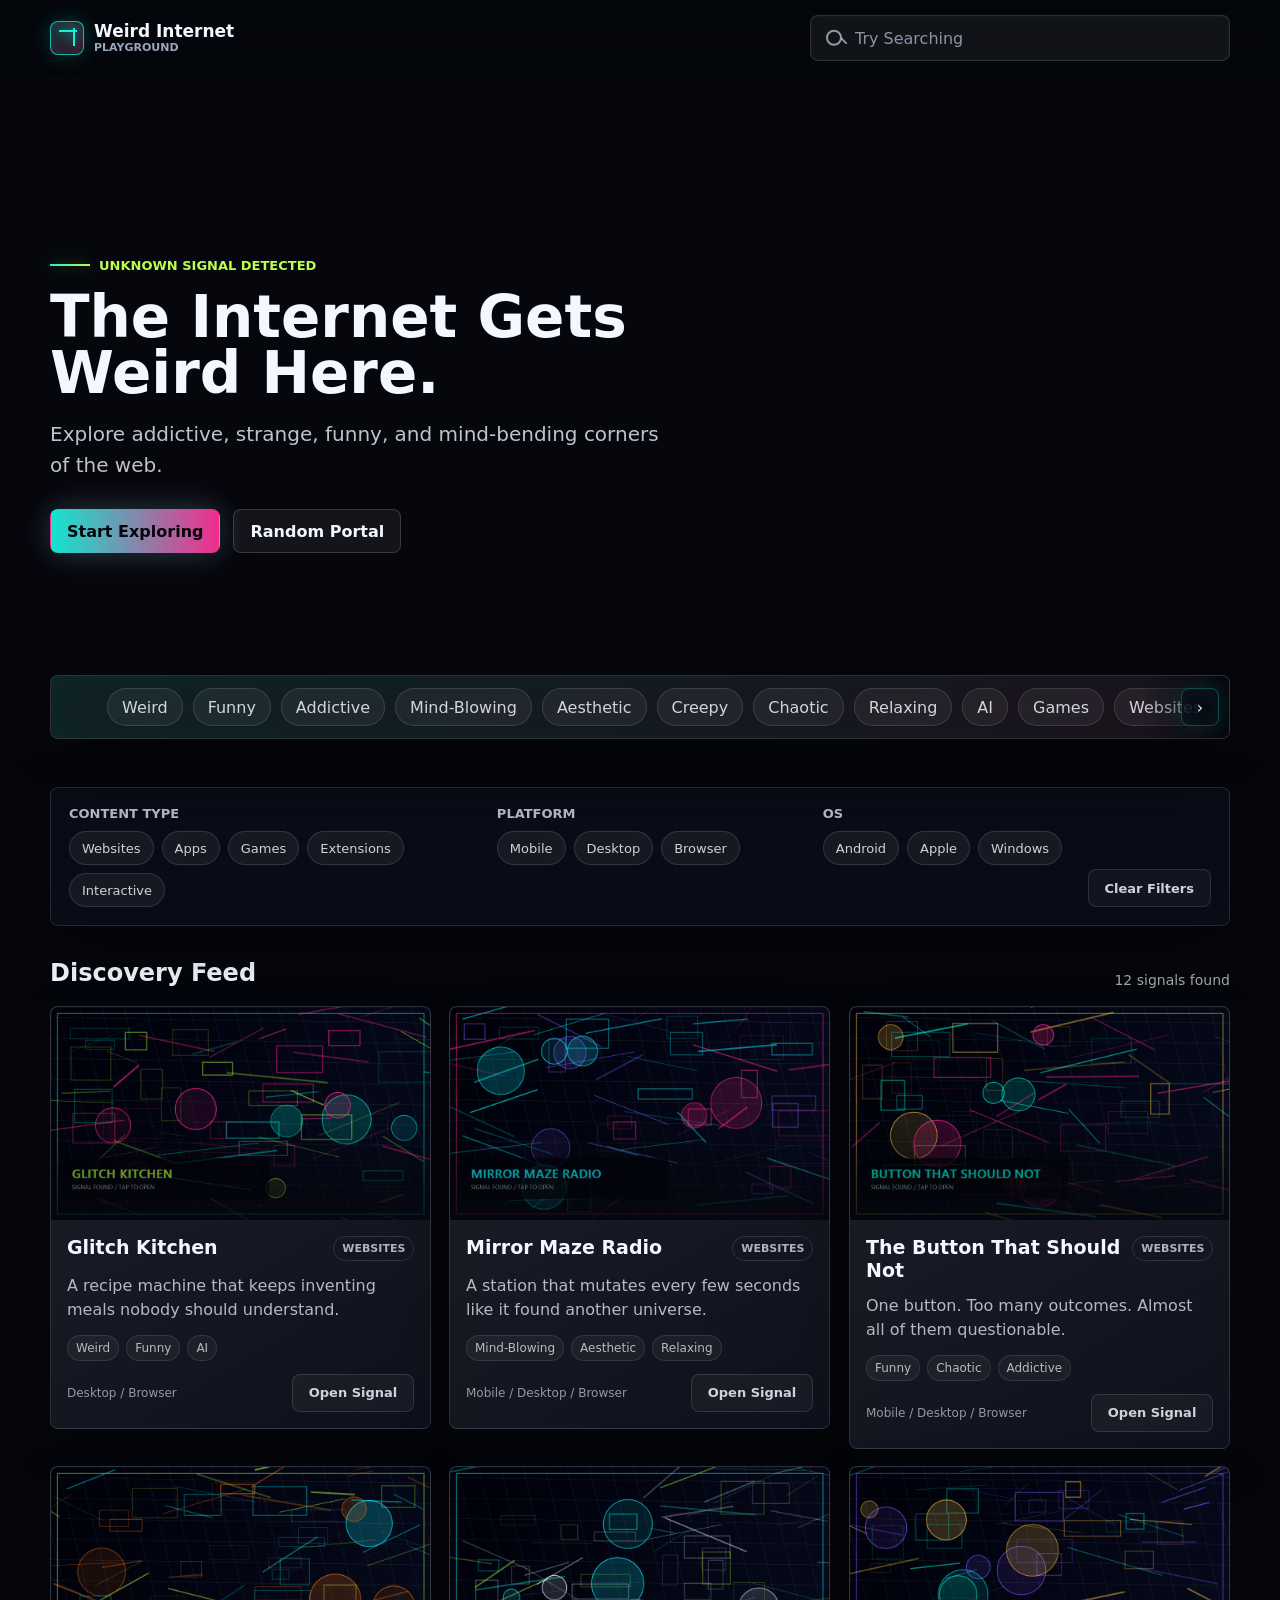
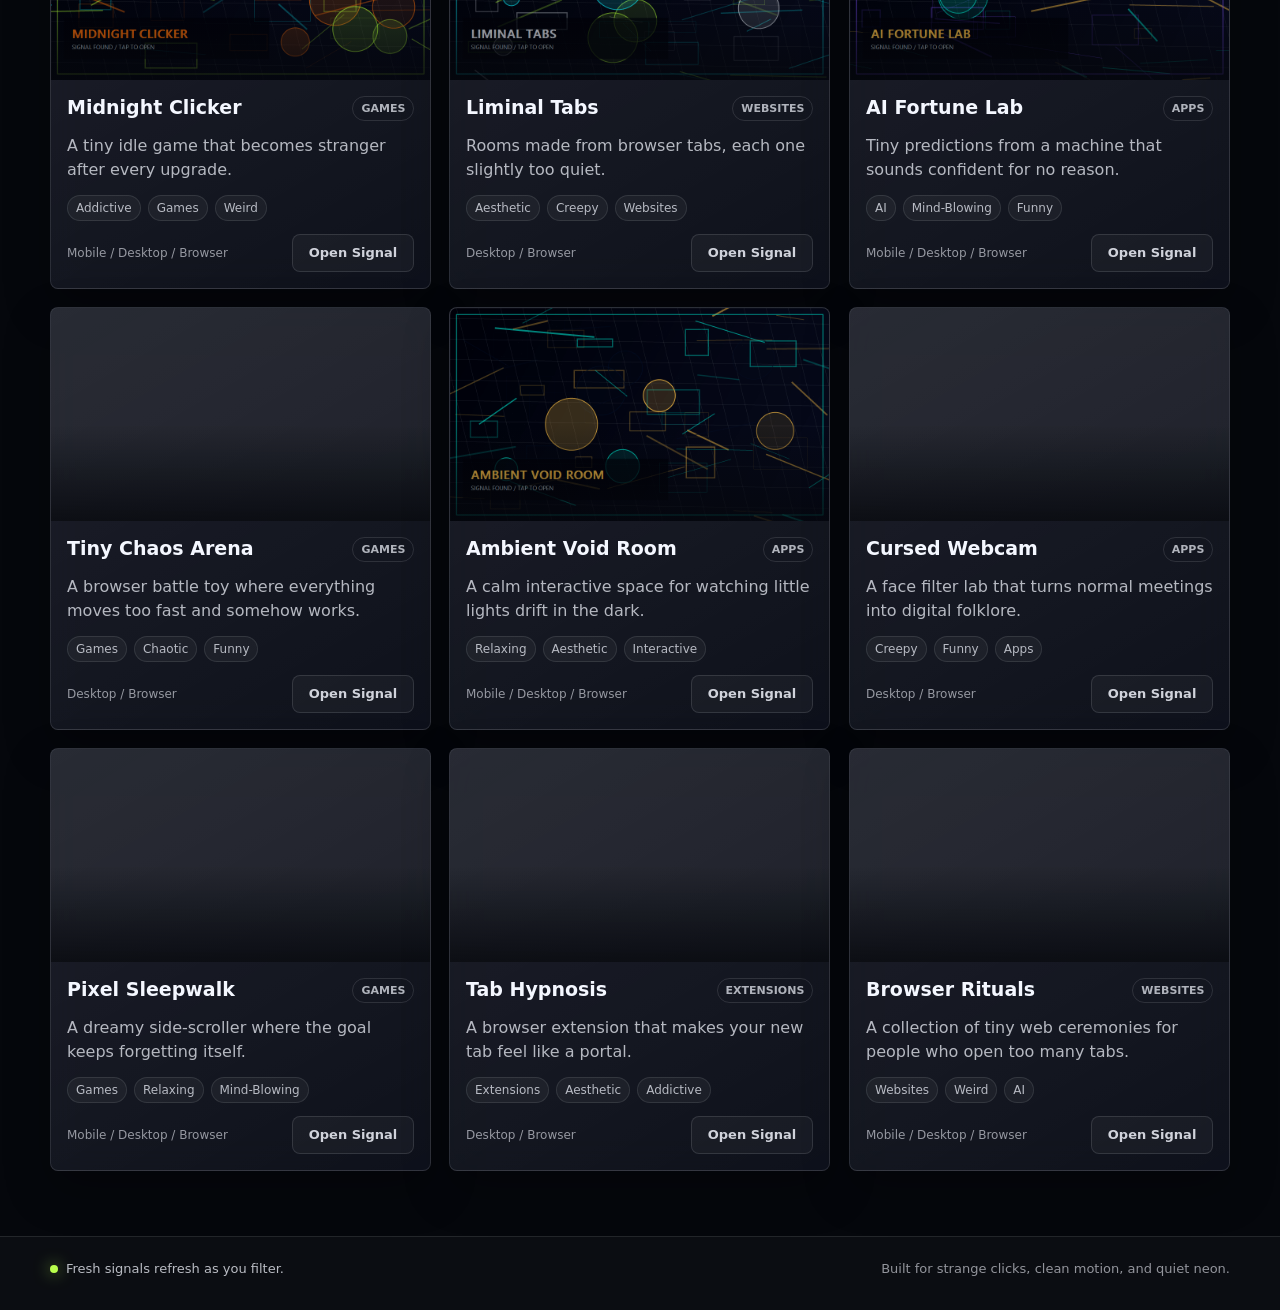
==== commit c20e6fa2: "Update index.html" ====
--- a/index.html
+++ b/index.html
@@ -1563,10 +1563,12 @@
             throw new Error();
         }
 
-        container.insertAdjacentHTML(
-            "beforeend",
-            await response.text()
-        );
+        const html = await response.text();
+
+container.insertAdjacentHTML(
+    "beforeend",
+    html
+);
 
     } catch {
 
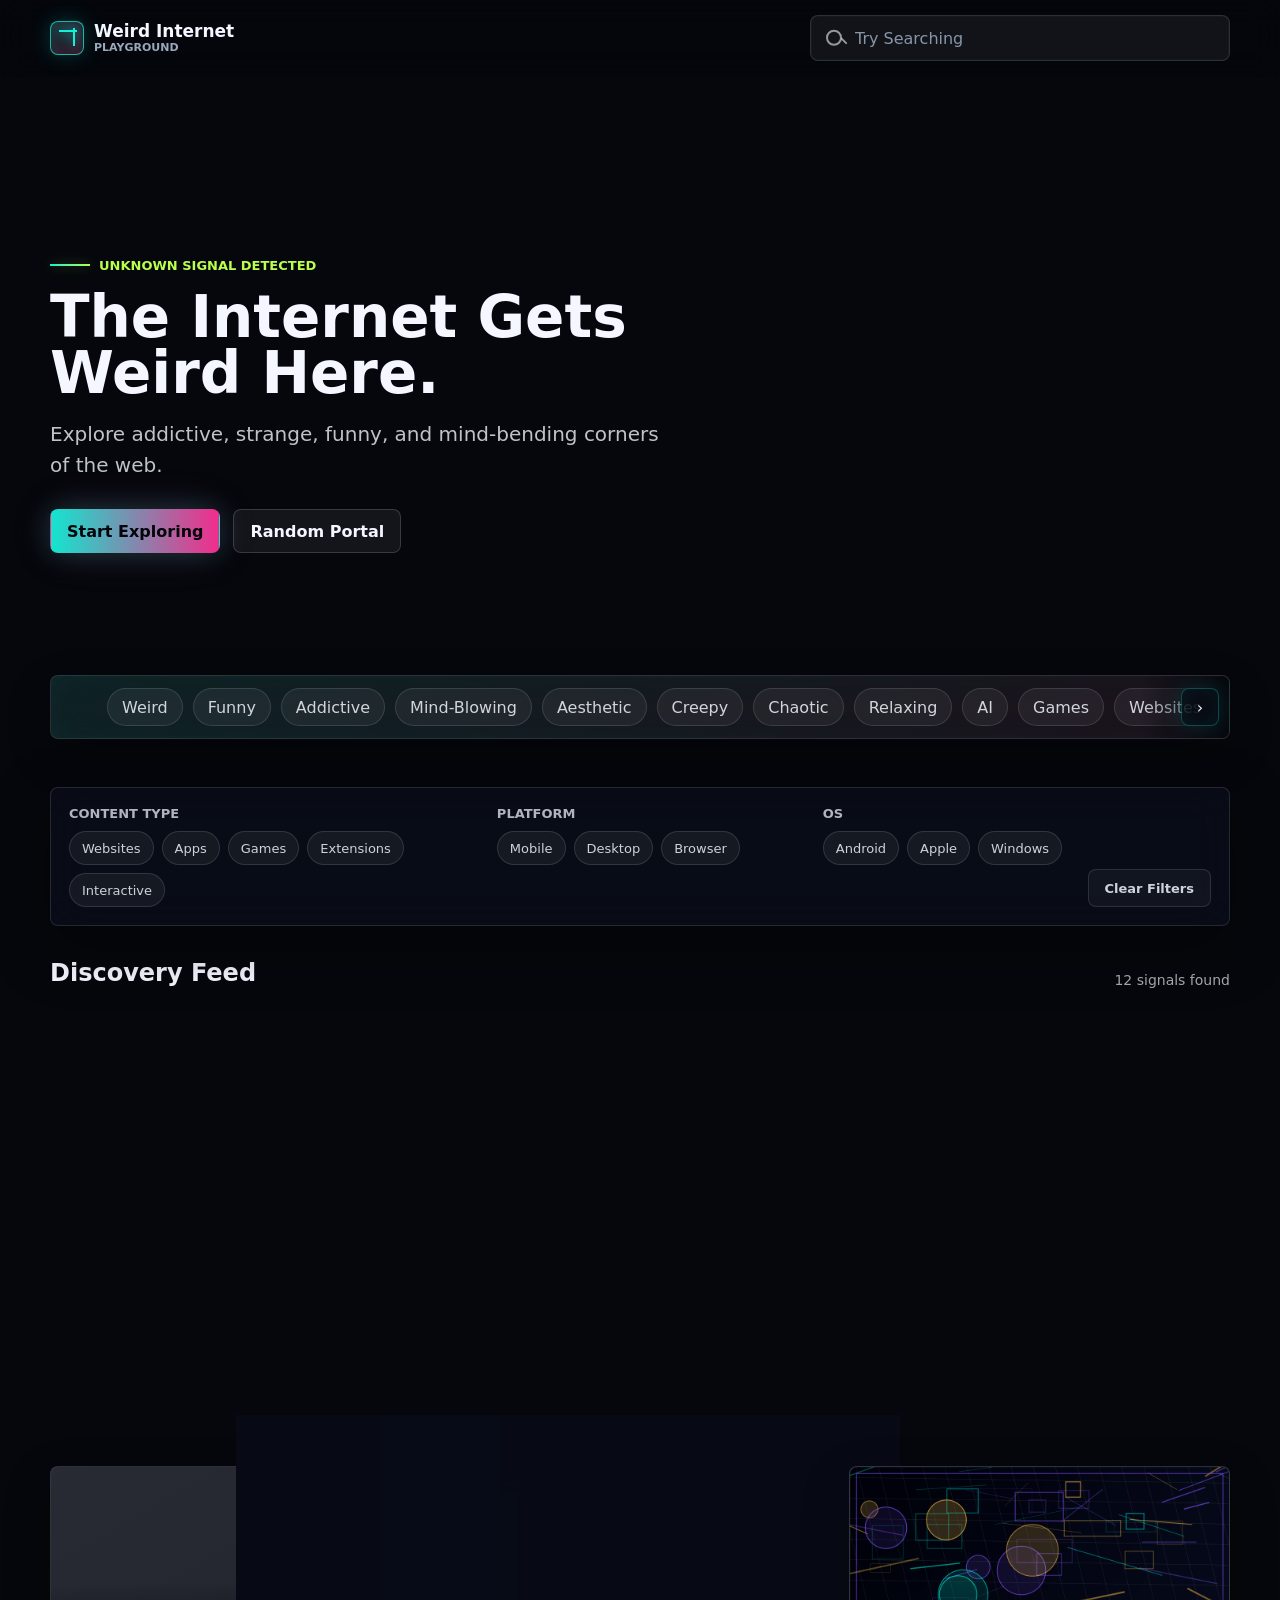
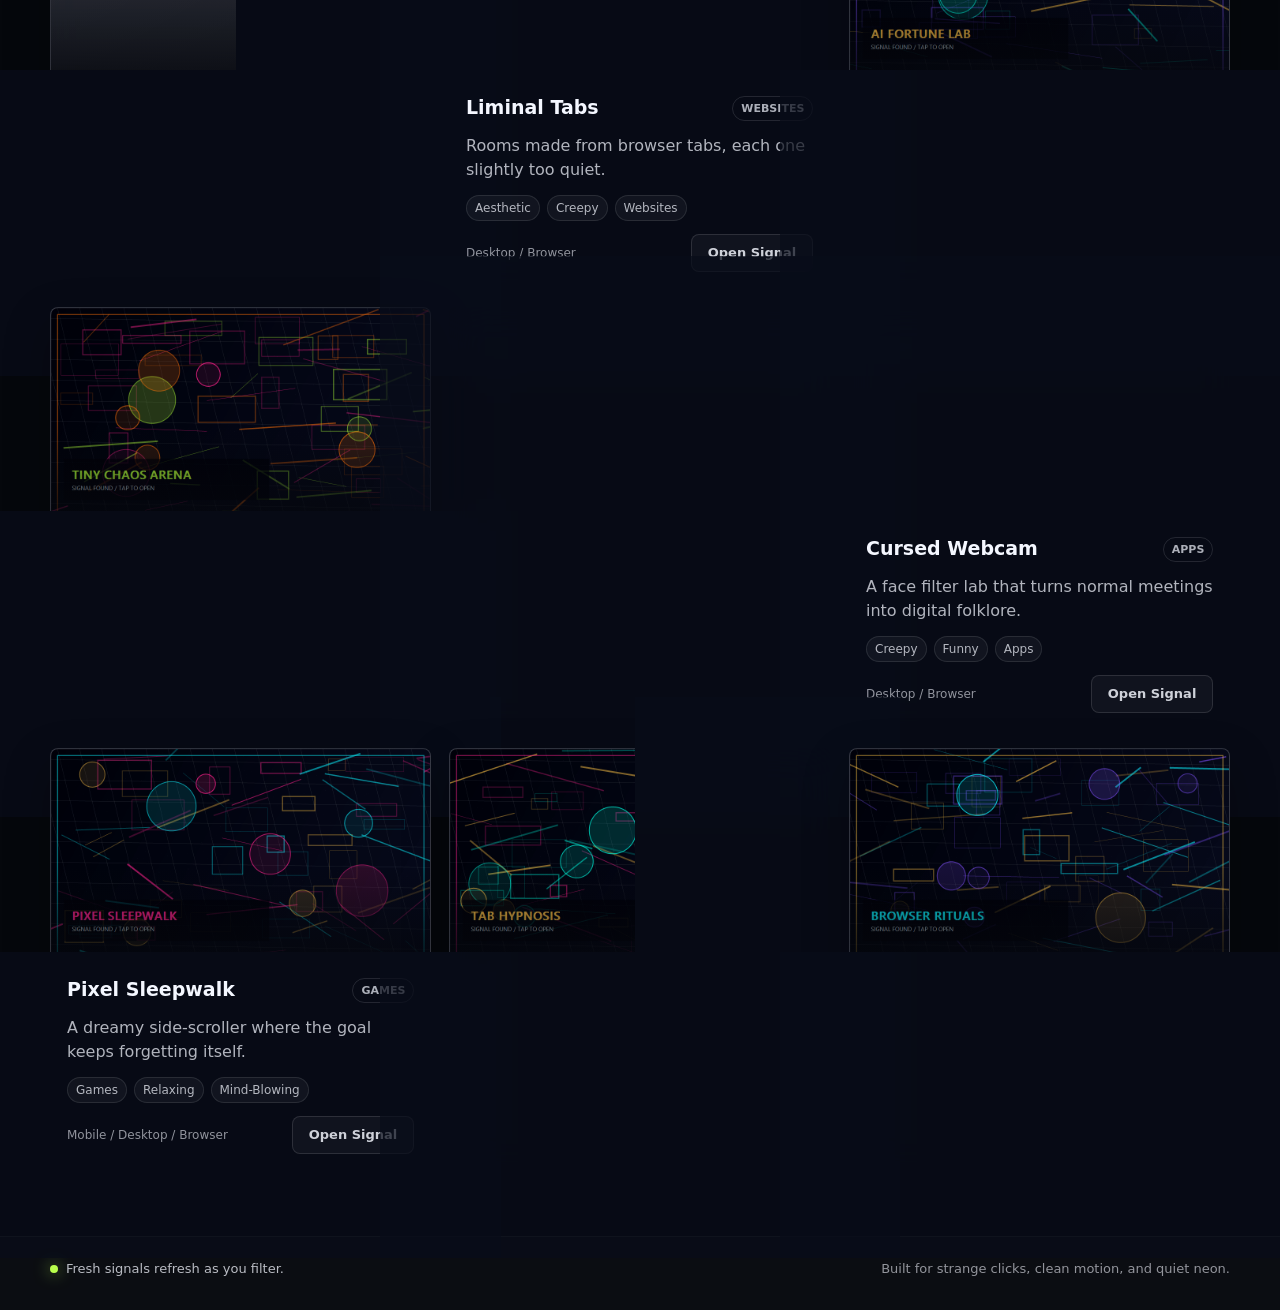
==== commit bcdd4e27: "Update index.html" ====
--- a/index.html
+++ b/index.html
@@ -1376,7 +1376,9 @@
             os: new Set(),
             expandedId: null
         };
-
+		
+const articleCache = new Map();
+		
         const els = {
             header: document.getElementById("siteHeader"),
             search: document.getElementById("searchInput"),
@@ -1555,20 +1557,36 @@
 
 async function loadArticle(file, container) {
 
-    try {
-
-        const response = await fetch(file);
-
-        if (!response.ok) {
-            throw new Error();
-        }
-
-        const html = await response.text();
+    // Already loaded before?
+    if (articleCache.has(file)) {
+
+        const html = articleCache.get(file);
 
 container.insertAdjacentHTML(
     "beforeend",
     html
 );
+
+        return;
+    }
+
+    try {
+
+        const response = await fetch(file);
+
+        if (!response.ok) {
+            throw new Error();
+        }
+
+        const html = await response.text();
+
+        // Save for future use
+        articleCache.set(file, html);
+
+        container.insertAdjacentHTML(
+            "beforeend",
+            html
+        );
 
     } catch {
 
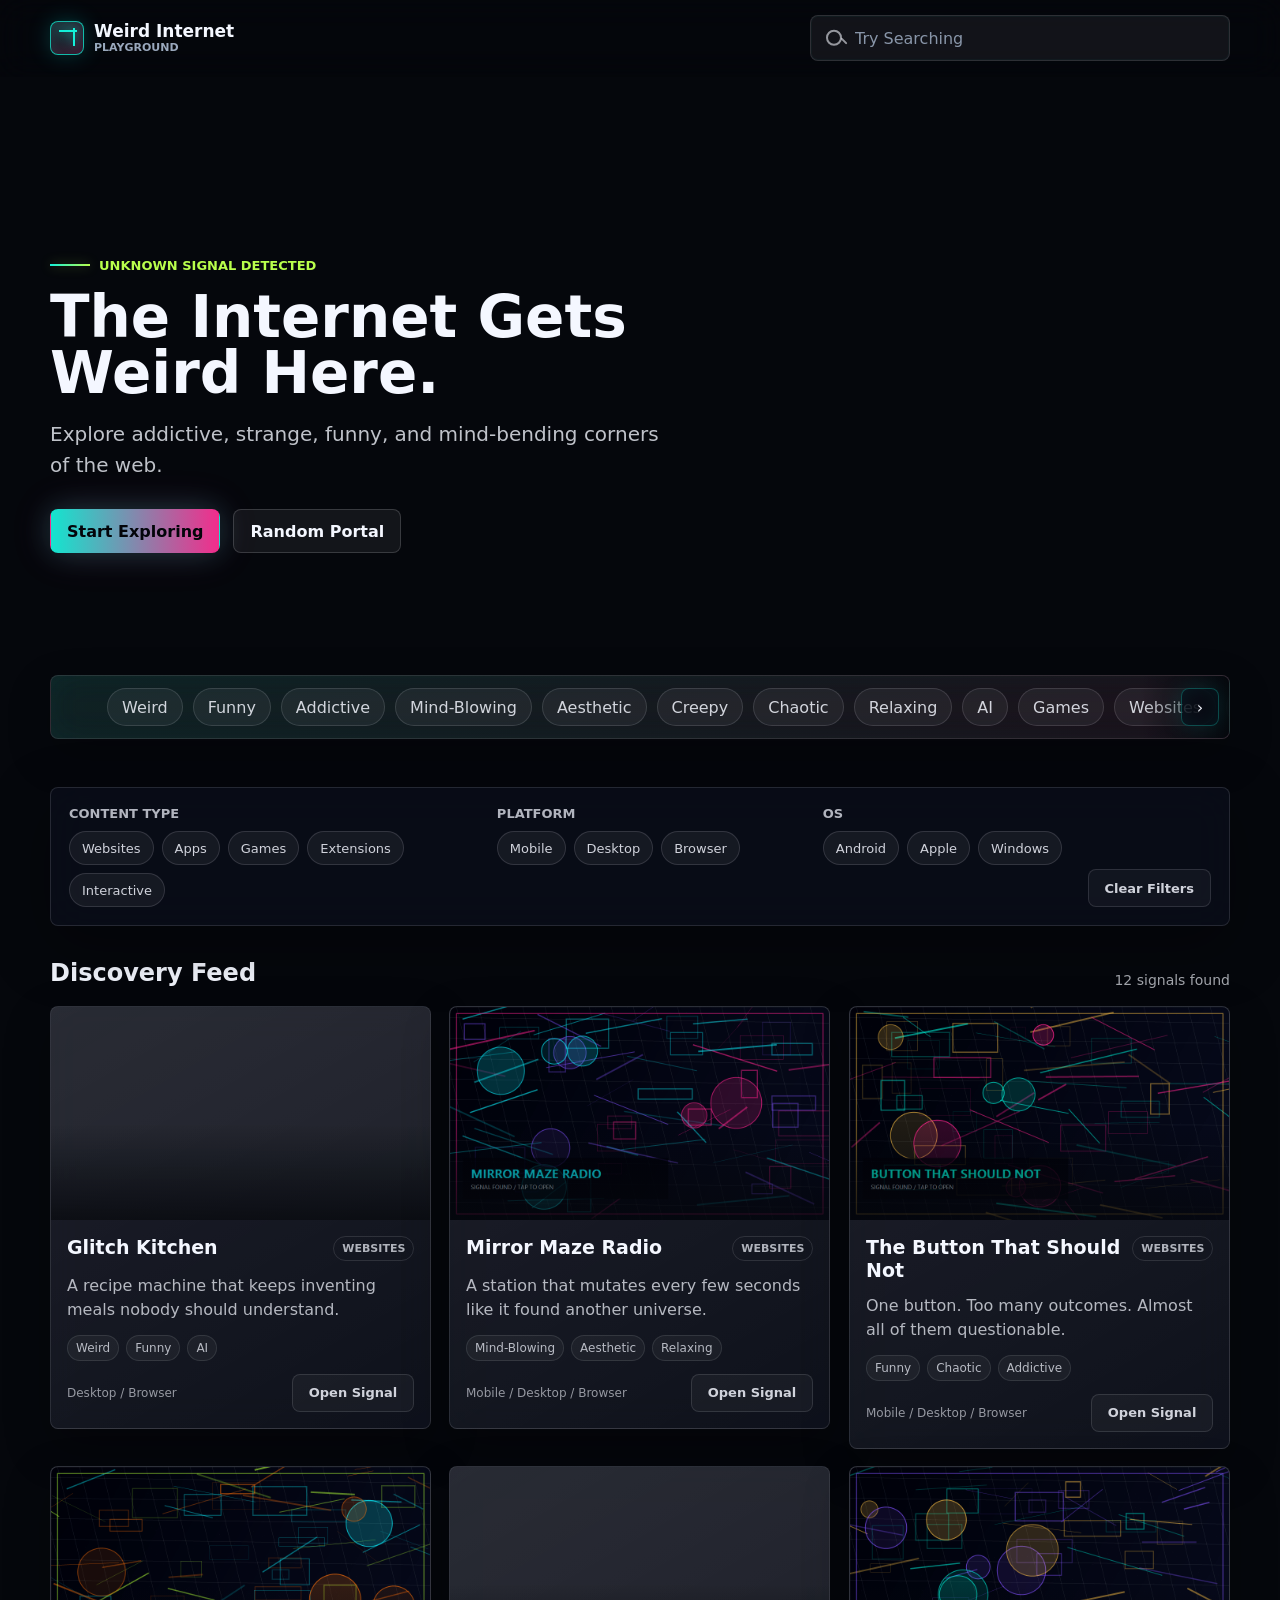
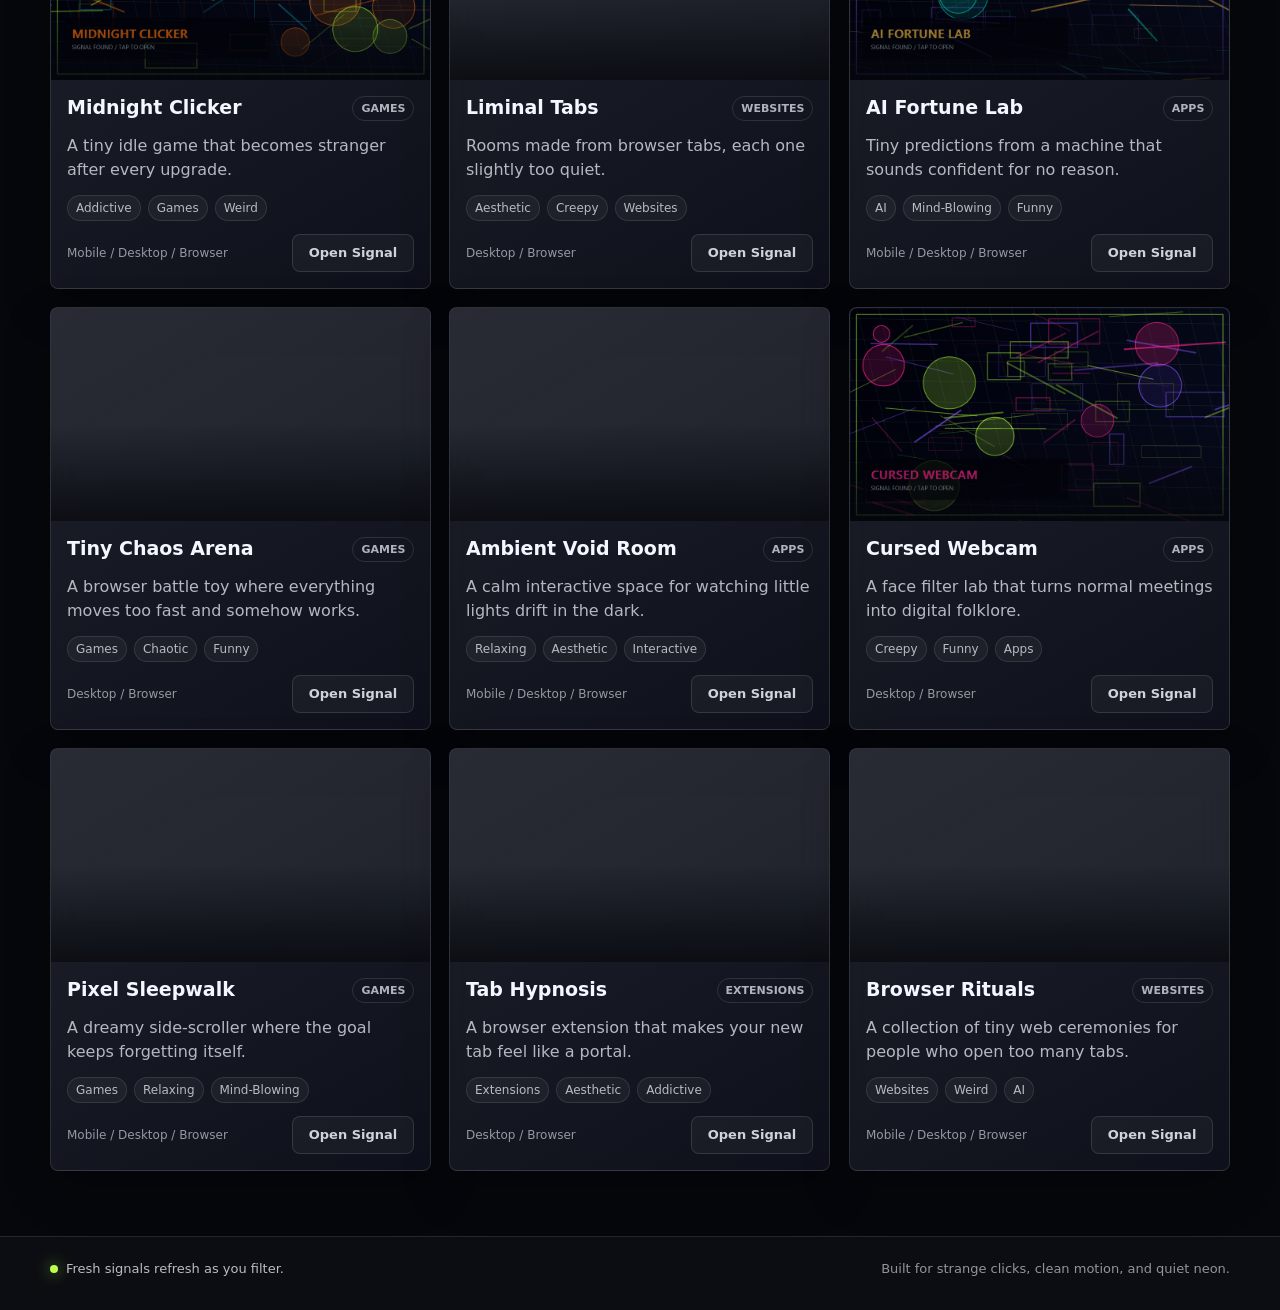
==== commit 8c66b974: "Update index.html" ====
--- a/index.html
+++ b/index.html
@@ -1378,6 +1378,7 @@
         };
 		
 const articleCache = new Map();
+const articleRequests = new Map();
 		
         const els = {
             header: document.getElementById("siteHeader"),
@@ -1557,31 +1558,61 @@
 
 async function loadArticle(file, container) {
 
-    // Already loaded before?
+    // Already downloaded
     if (articleCache.has(file)) {
 
-        const html = articleCache.get(file);
-
-container.insertAdjacentHTML(
-    "beforeend",
-    html
-);
+        container.insertAdjacentHTML(
+            "beforeend",
+            articleCache.get(file)
+        );
 
         return;
     }
 
+    // Already downloading
+    if (articleRequests.has(file)) {
+
+        const html = await articleRequests.get(file);
+
+        container.insertAdjacentHTML(
+            "beforeend",
+            html
+        );
+
+        return;
+    }
+
+    // Start downloading only once
+    const request = fetch(file)
+        .then(response => {
+
+            if (!response.ok) {
+                throw new Error(`Failed to load ${file}`);
+            }
+
+            return response.text();
+
+        })
+        .then(html => {
+
+            articleCache.set(file, html);
+            articleRequests.delete(file);
+
+            return html;
+
+        })
+        .catch(error => {
+
+            articleRequests.delete(file);
+            throw error;
+
+        });
+
+    articleRequests.set(file, request);
+
     try {
 
-        const response = await fetch(file);
-
-        if (!response.ok) {
-            throw new Error();
-        }
-
-        const html = await response.text();
-
-        // Save for future use
-        articleCache.set(file, html);
+        const html = await request;
 
         container.insertAdjacentHTML(
             "beforeend",
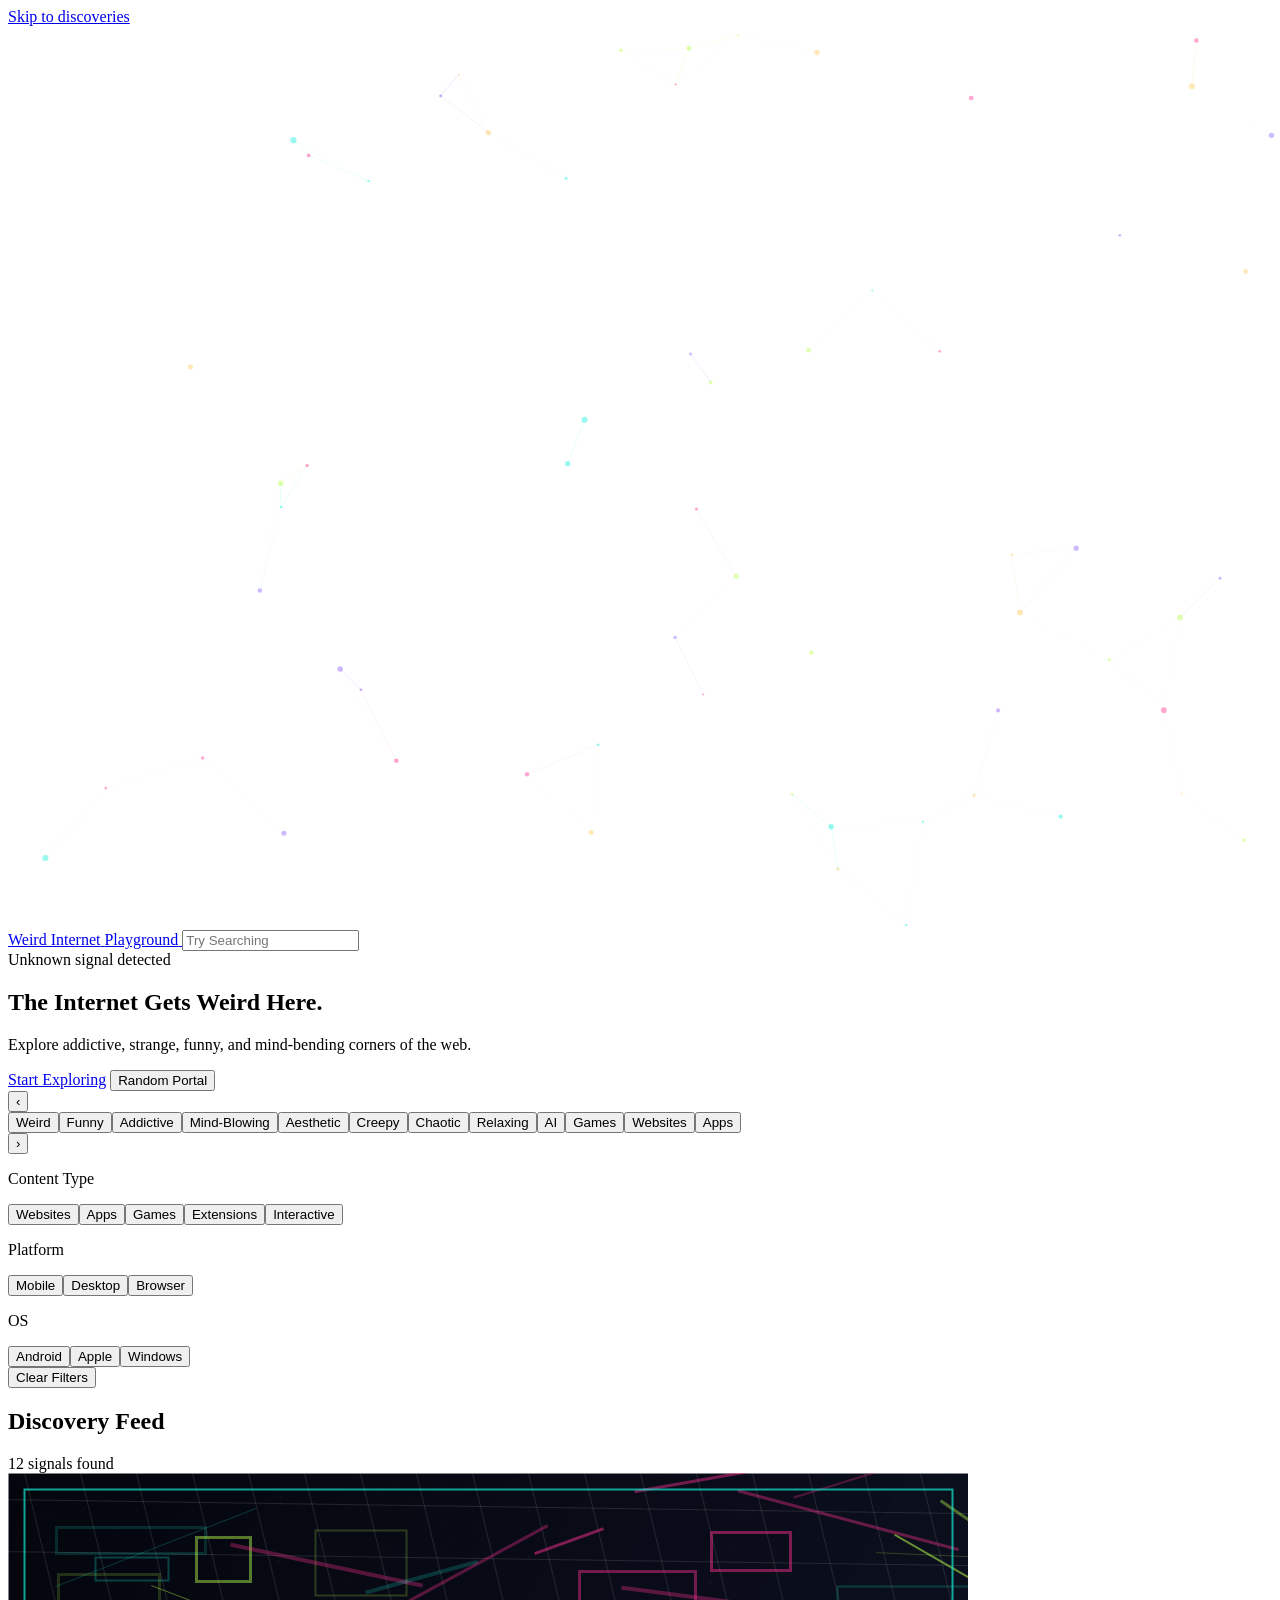
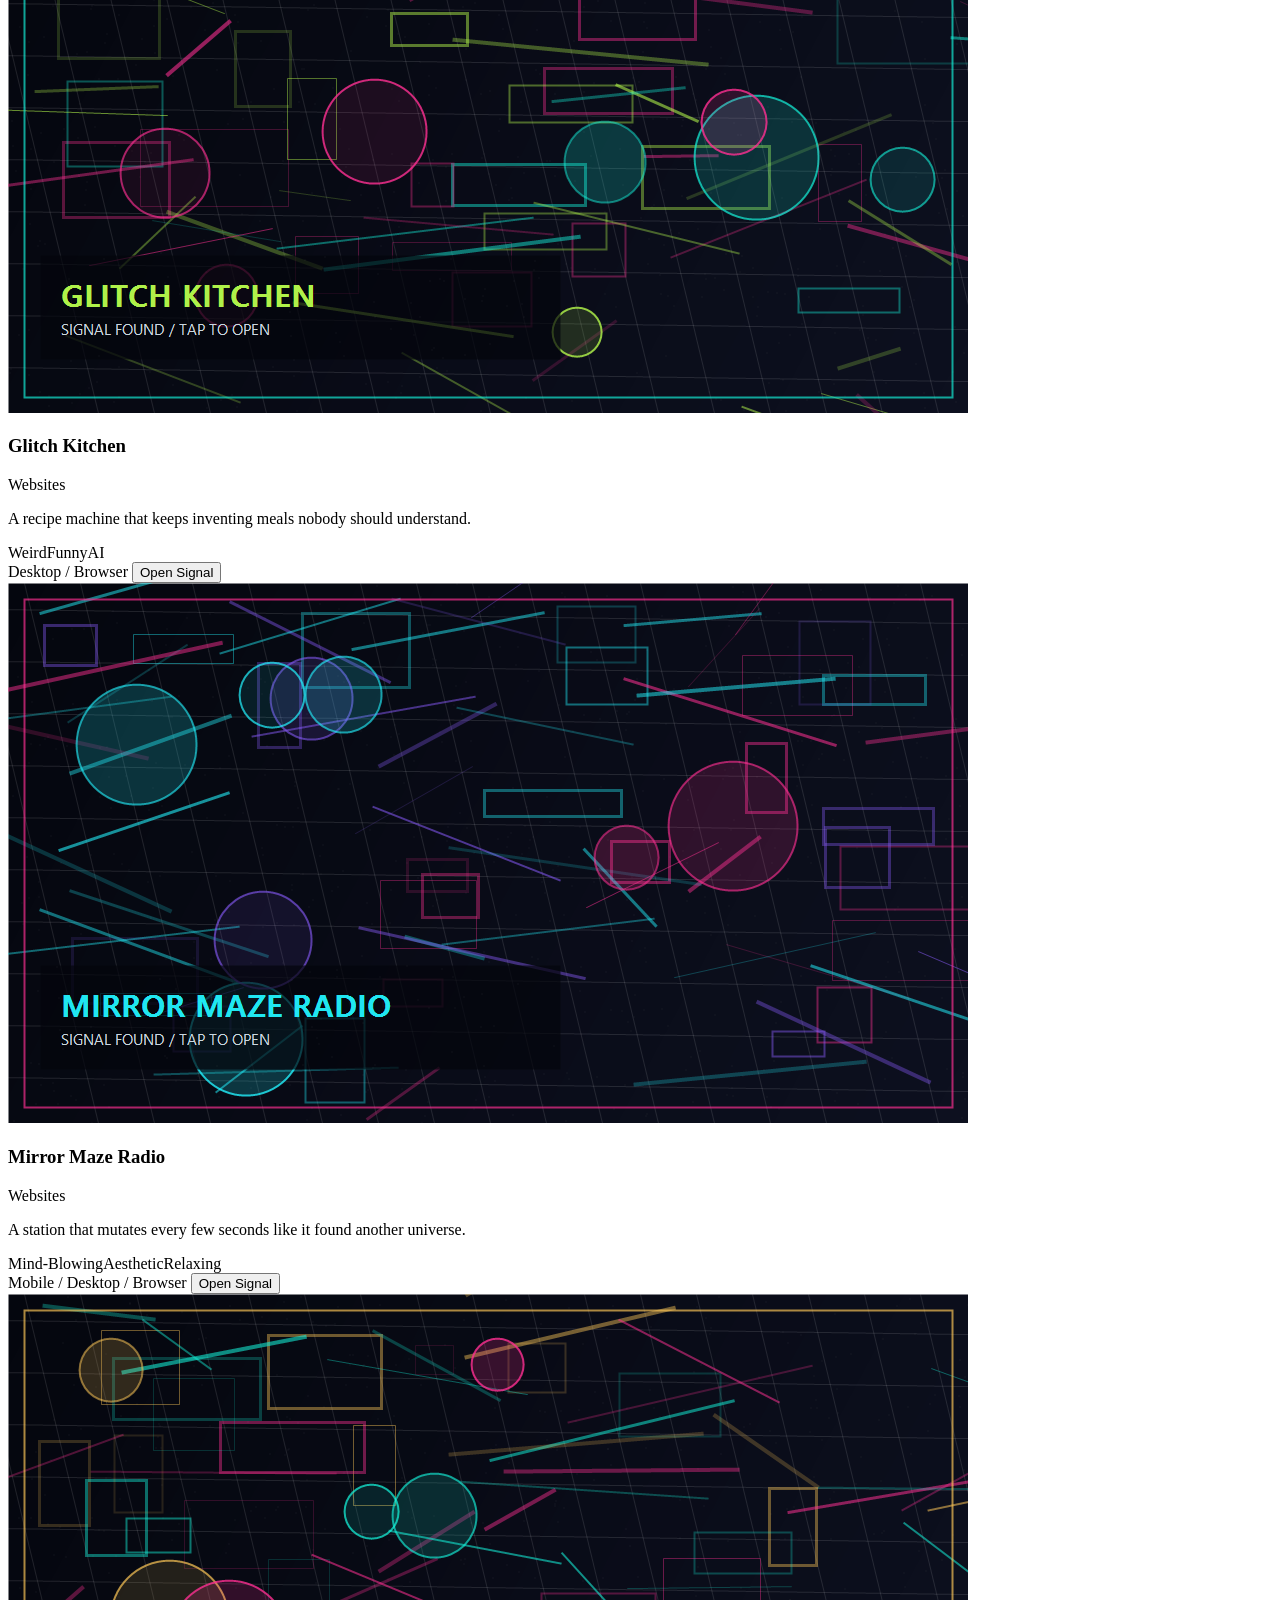
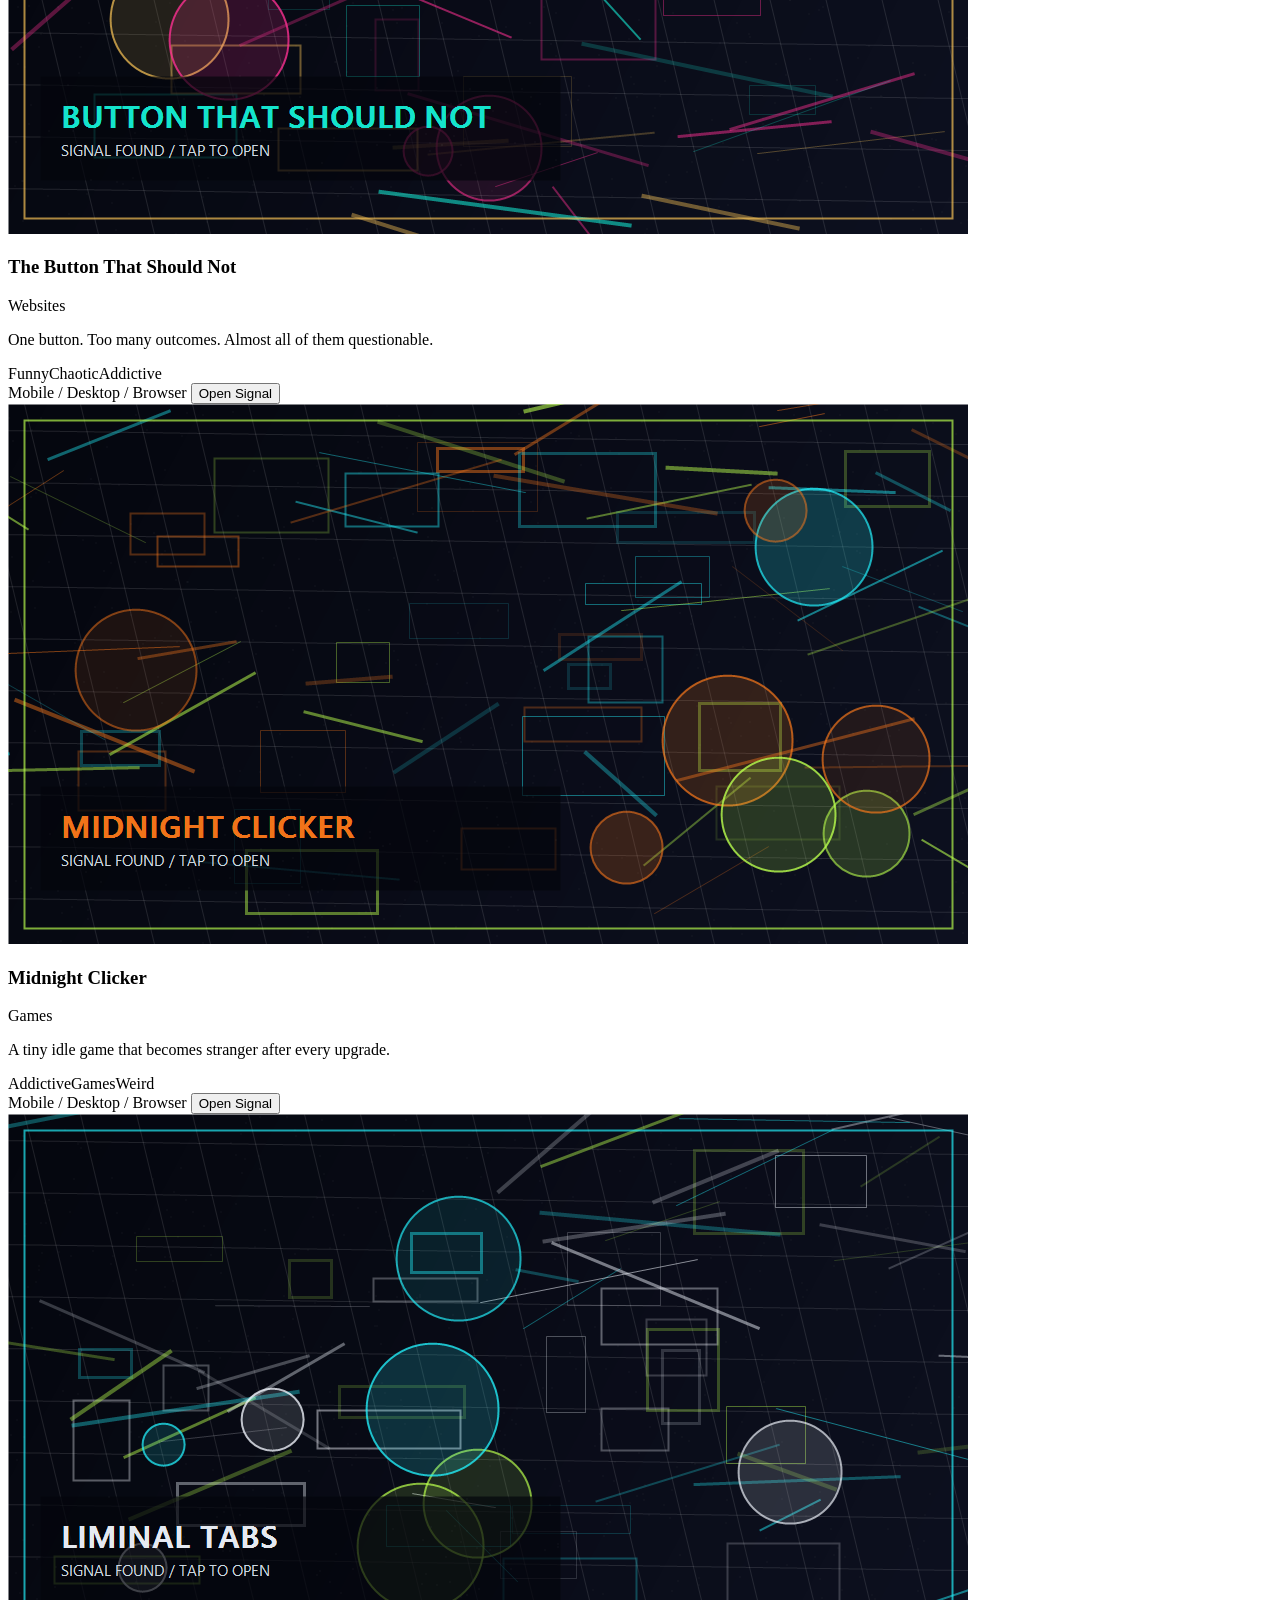
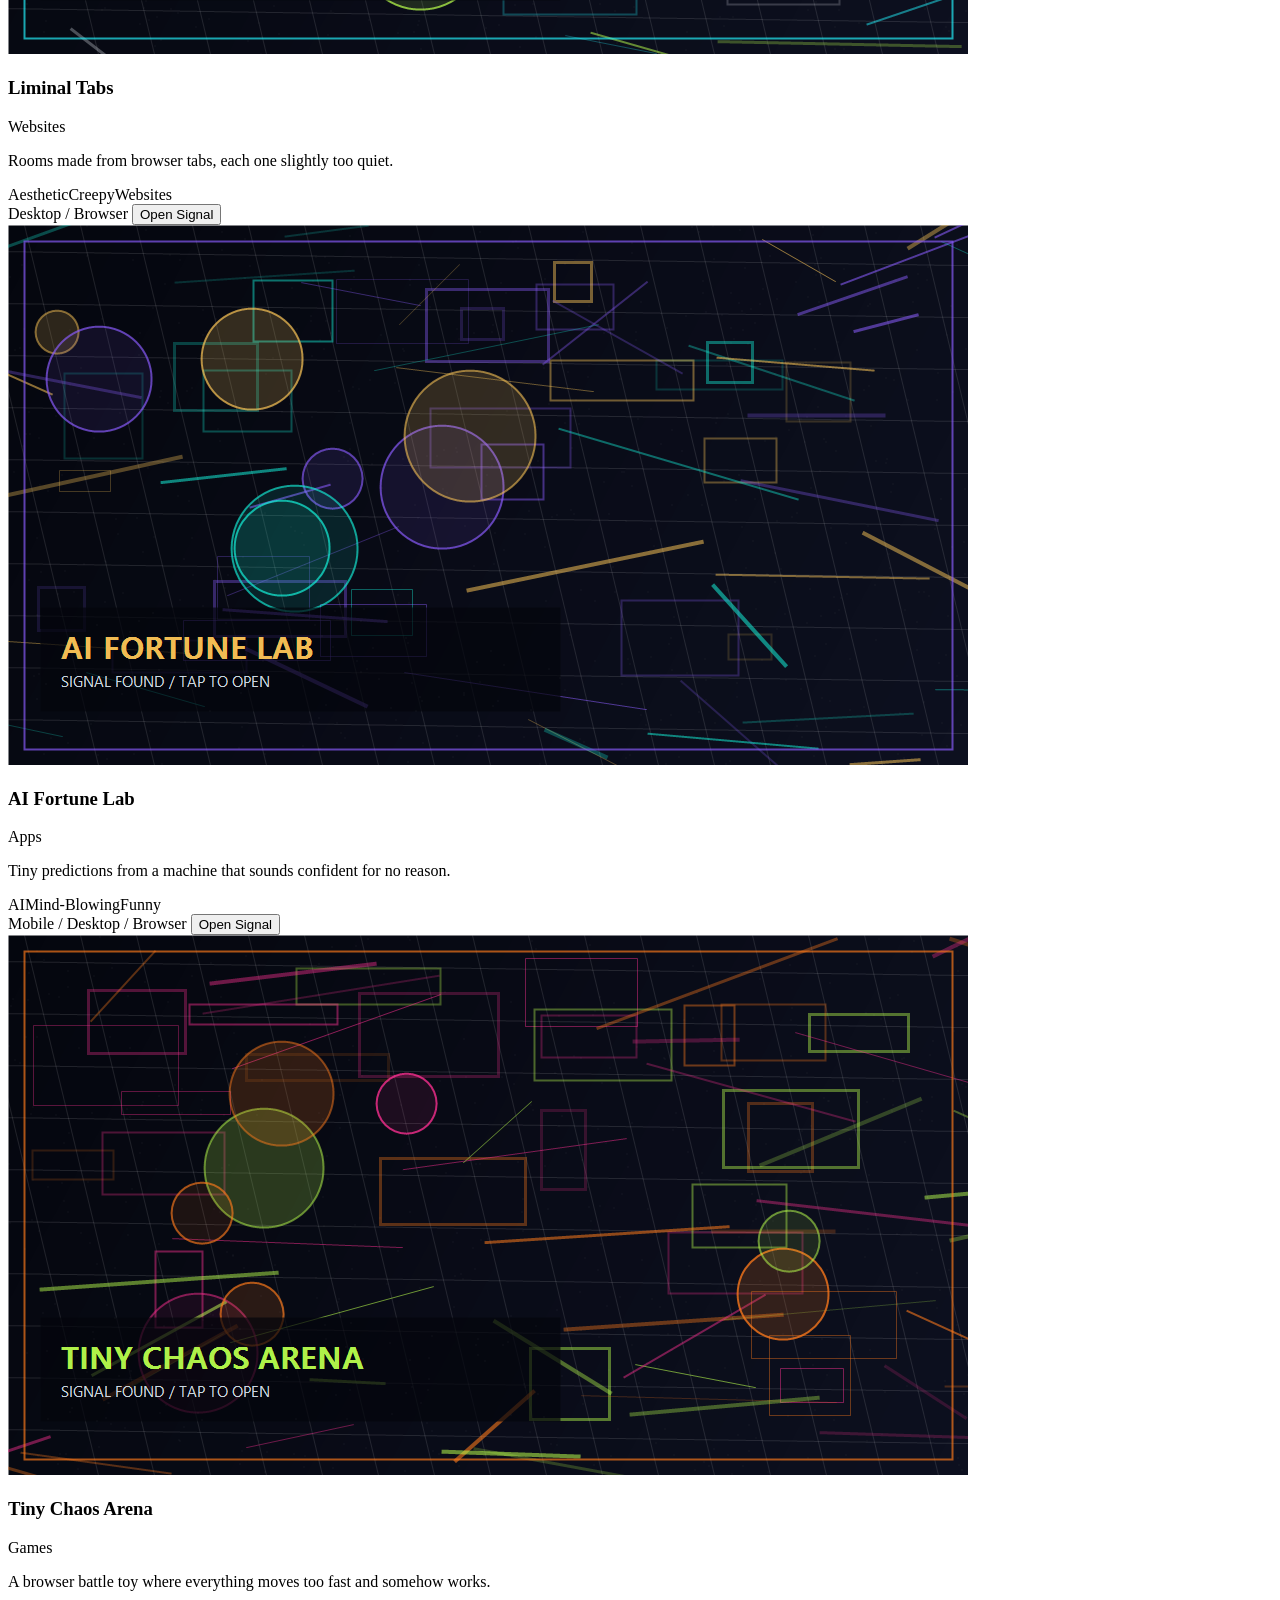
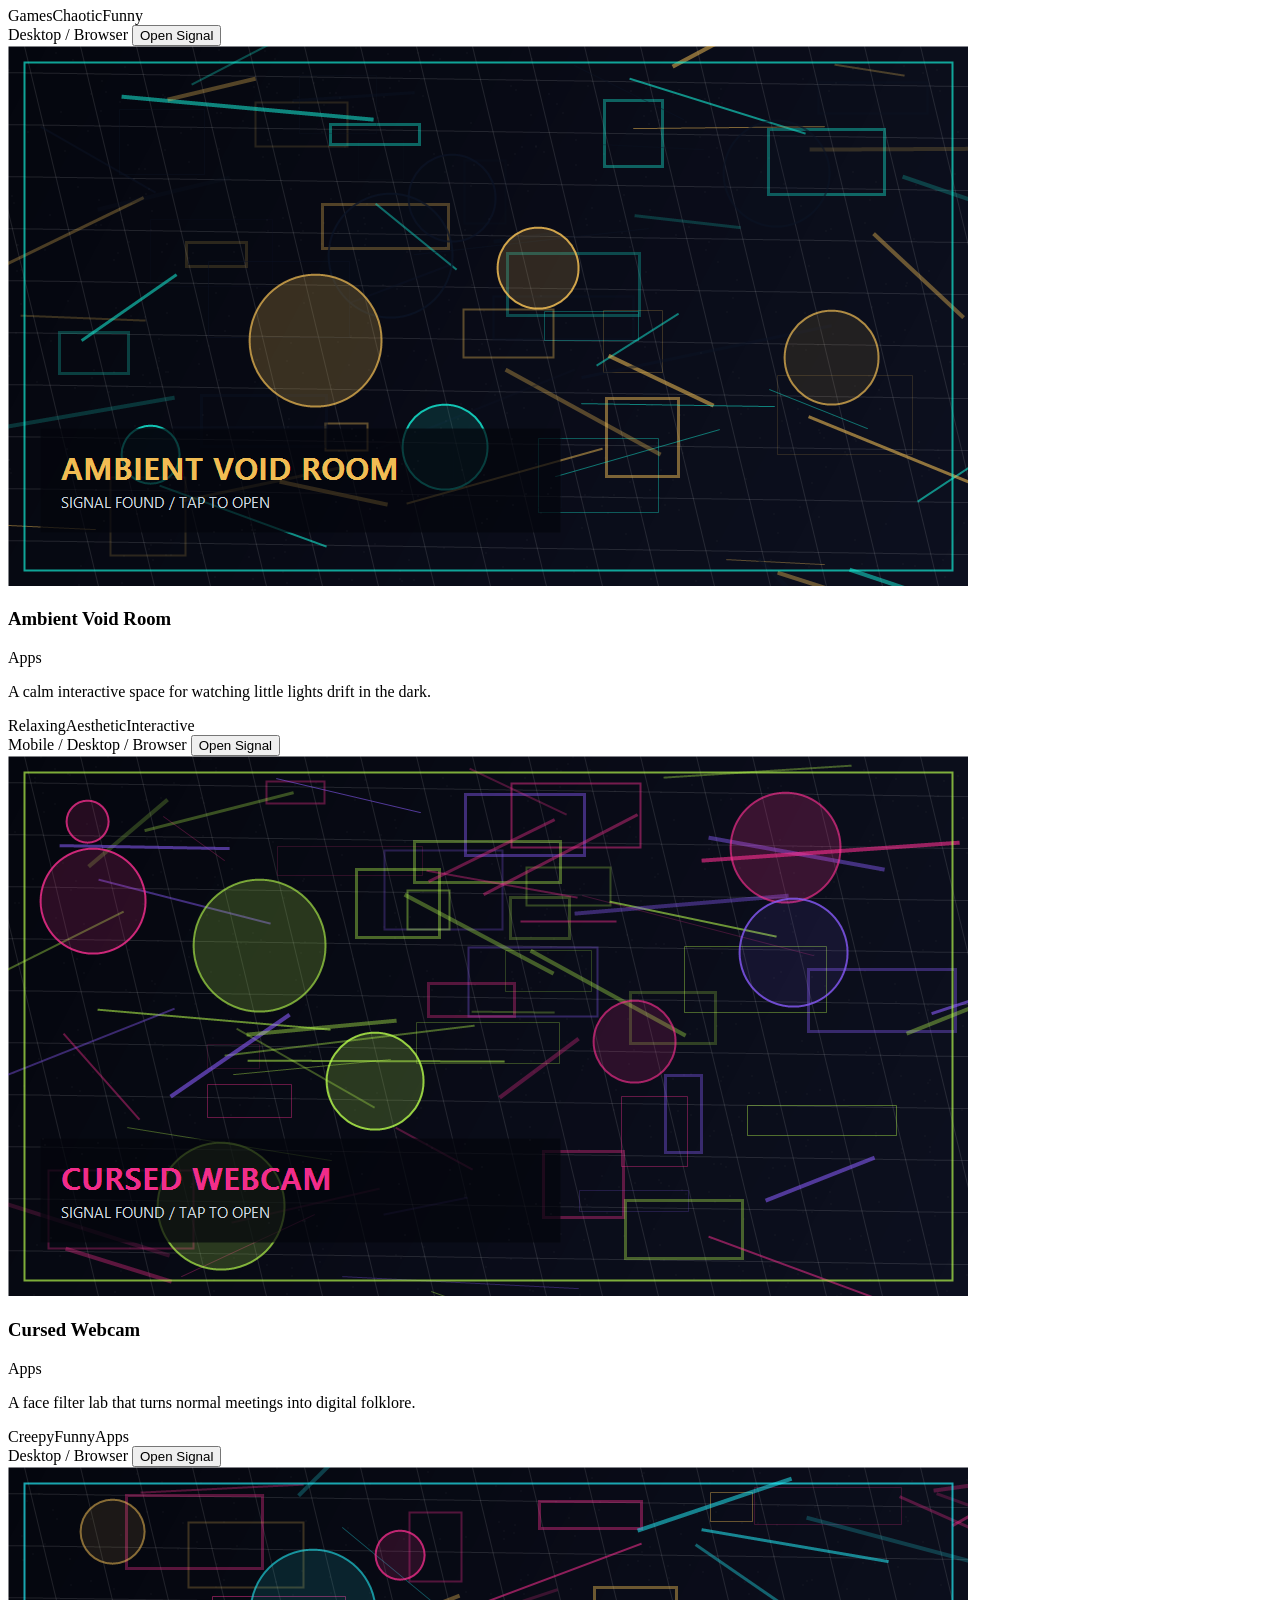
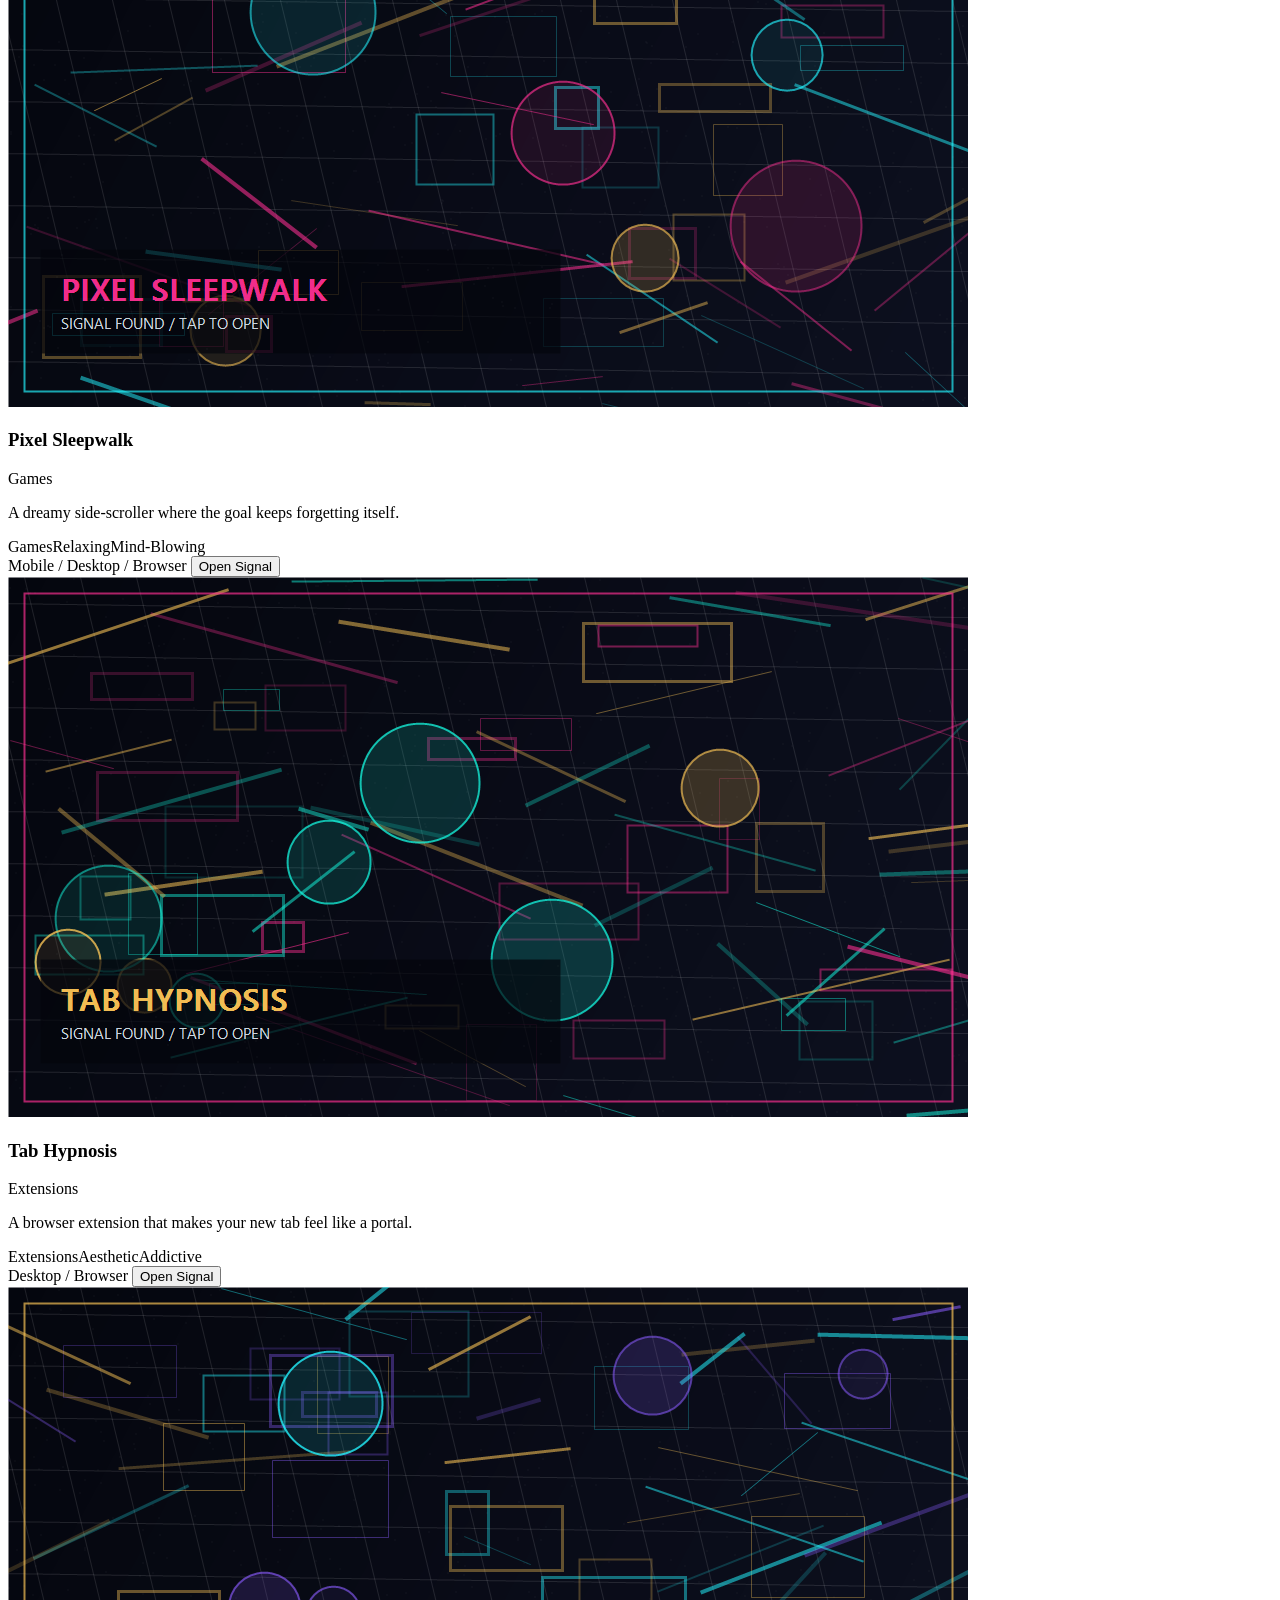
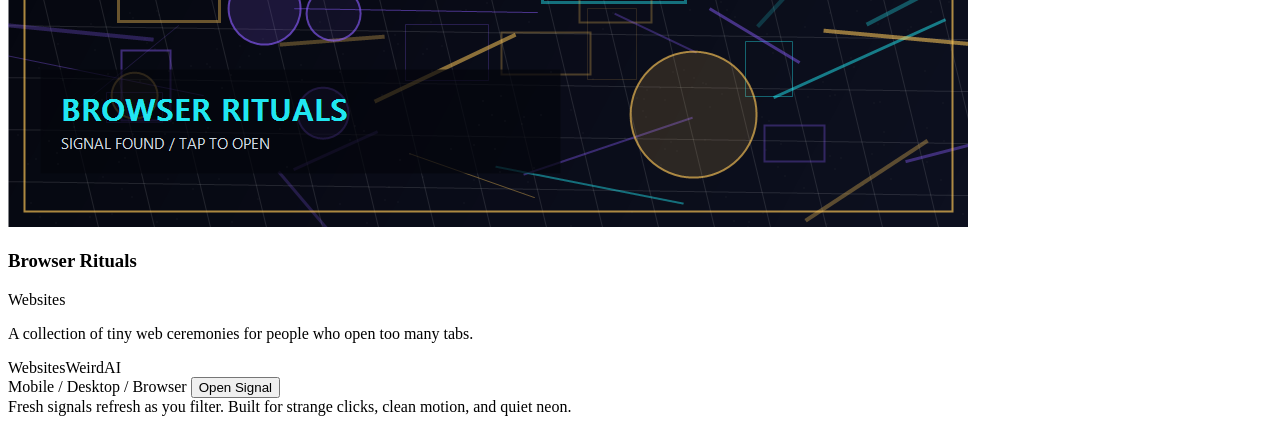
==== commit 6cad8017: "Update index.html" ====
--- a/index.html
+++ b/index.html
@@ -5,1250 +5,7 @@
     <meta name="viewport" content="width=device-width, initial-scale=1">
     <meta name="theme-color" content="#05070c">
 	<title>Weird Internet Playground</title>
-    <style>
-        :root {
-            color-scheme: dark;
-            --bg: #05070c;
-            --panel: rgba(11, 15, 28, 0.68);
-            --panel-strong: rgba(12, 18, 33, 0.9);
-            --line: rgba(244, 247, 255, 0.14);
-            --line-hot: rgba(20, 241, 217, 0.46);
-            --text: #f4f7ff;
-            --muted: #9aa8bd;
-            --cyan: #14f1d9;
-            --pink: #ff2f92;
-            --green: #b9ff4c;
-            --amber: #ffc857;
-            --violet: #8a5cff;
-            --shadow: 0 20px 60px rgba(0, 0, 0, 0.35);
-            --radius: 8px;
-            --cursor-x: 50vw;
-            --cursor-y: 32vh;
-        }
-
-        * {
-            box-sizing: border-box;
-        }
-
-        html {
-            scroll-behavior: smooth;
-            background: var(--bg);
-        }
-
-        body {
-            min-height: 100vh;
-            margin: 0;
-            overflow-x: hidden;
-            background: var(--bg);
-            color: var(--text);
-            font-family: "Segoe UI", Inter, ui-sans-serif, system-ui, -apple-system, BlinkMacSystemFont, Arial, sans-serif;
-            text-rendering: optimizeLegibility;
-        }
-
-        body::before {
-            position: fixed;
-            inset: 0;
-            z-index: -4;
-            content: "";
-            background:
-                radial-gradient(circle at var(--cursor-x) var(--cursor-y), rgba(20, 241, 217, 0.2), transparent 26vw),
-                radial-gradient(circle at calc(var(--cursor-x) + 12vw) calc(var(--cursor-y) + 8vh), rgba(255, 47, 146, 0.14), transparent 30vw),
-                linear-gradient(120deg, rgba(20, 241, 217, 0.1), transparent 32%),
-                linear-gradient(235deg, rgba(255, 47, 146, 0.12), transparent 38%),
-                linear-gradient(330deg, rgba(185, 255, 76, 0.06), transparent 44%),
-                #05070c;
-            background-repeat: no-repeat;
-            background-size: 140% 140%, 140% 140%, 180% 180%, 180% 180%, 180% 180%;
-            animation: backgroundShift 18s ease-in-out infinite alternate;
-        }
-
-        body::after {
-            position: fixed;
-            inset: 0;
-            z-index: -2;
-            pointer-events: none;
-            content: "";
-            background-image:
-                linear-gradient(rgba(255, 255, 255, 0.035) 1px, transparent 1px),
-                linear-gradient(90deg, rgba(255, 255, 255, 0.035) 1px, transparent 1px),
-                linear-gradient(rgba(20, 241, 217, 0.05), transparent 28%, rgba(255, 47, 146, 0.05));
-            background-size: 52px 52px, 52px 52px, 100% 420px;
-            mask-image: linear-gradient(to bottom, rgba(0, 0, 0, 0.7), rgba(0, 0, 0, 0.28));
-            animation: gridDrift 24s linear infinite;
-        }
-
-        a {
-            color: inherit;
-            text-decoration: none;
-        }
-
-        button,
-        input {
-            font: inherit;
-        }
-
-        button {
-            cursor: pointer;
-        }
-
-        img {
-            display: block;
-            max-width: 100%;
-        }
-
-        .skip-link {
-            position: fixed;
-            top: 12px;
-            left: 12px;
-            z-index: 100;
-            transform: translateY(-140%);
-            border: 1px solid var(--line-hot);
-            border-radius: var(--radius);
-            padding: 10px 12px;
-            background: #07111b;
-            color: var(--text);
-            transition: transform 180ms ease;
-        }
-
-        .skip-link:focus {
-            transform: translateY(0);
-        }
-
-        #particle-field {
-            position: fixed;
-            inset: 0;
-            z-index: -3;
-            width: 100%;
-            height: 100%;
-            opacity: 0.86;
-        }
-
-        .ambient-layer {
-            position: fixed;
-            inset: -16vh -14vw;
-            z-index: -1;
-            overflow: hidden;
-            pointer-events: none;
-            opacity: 0.86;
-        }
-
-        .ambient-layer::before,
-        .ambient-layer::after {
-            position: absolute;
-            content: "";
-            filter: blur(28px);
-            mix-blend-mode: screen;
-            transform: translate3d(0, 0, 0);
-        }
-
-        .ambient-layer::before {
-            top: 12%;
-            left: -12%;
-            width: 72vw;
-            height: 34vh;
-            background: linear-gradient(92deg, transparent, rgba(20, 241, 217, 0.14), rgba(255, 47, 146, 0.09), transparent);
-            animation: fogDrift 16s ease-in-out infinite alternate;
-        }
-
-        .ambient-layer::after {
-            right: -16%;
-            bottom: 4%;
-            width: 64vw;
-            height: 40vh;
-            background: linear-gradient(110deg, transparent, rgba(138, 92, 255, 0.13), rgba(185, 255, 76, 0.08), transparent);
-            animation: fogDrift 20s ease-in-out infinite alternate-reverse;
-        }
-
-        .site-header {
-            position: sticky;
-            top: 0;
-            z-index: 50;
-            border-bottom: 1px solid transparent;
-            background: rgba(5, 7, 12, 0.28);
-            backdrop-filter: blur(16px);
-            transition: background 220ms ease, border-color 220ms ease, box-shadow 220ms ease;
-        }
-
-        .site-header.is-scrolled {
-            border-color: rgba(20, 241, 217, 0.18);
-            background: rgba(5, 7, 12, 0.72);
-            box-shadow: 0 10px 36px rgba(0, 0, 0, 0.25);
-        }
-
-        .header-inner,
-        .section-shell,
-        .hero-inner {
-            width: min(1180px, calc(100% - 32px));
-            margin: 0 auto;
-        }
-
-        .header-inner {
-            display: flex;
-            align-items: center;
-            justify-content: space-between;
-            gap: 18px;
-            min-height: 76px;
-            padding: 12px 0;
-        }
-
-        .brand {
-            display: inline-flex;
-            align-items: center;
-            min-width: max-content;
-            gap: 10px;
-            font-weight: 800;
-        }
-
-        .brand-mark {
-            position: relative;
-            width: 34px;
-            height: 34px;
-            border: 1px solid rgba(20, 241, 217, 0.72);
-            border-radius: var(--radius);
-            background:
-                linear-gradient(135deg, rgba(20, 241, 217, 0.18), rgba(255, 47, 146, 0.14)),
-                rgba(255, 255, 255, 0.04);
-            box-shadow: 0 0 22px rgba(20, 241, 217, 0.22), inset 0 0 18px rgba(255, 47, 146, 0.1);
-        }
-
-        .brand-mark::before,
-        .brand-mark::after {
-            position: absolute;
-            content: "";
-            background: var(--cyan);
-            box-shadow: 0 0 12px rgba(20, 241, 217, 0.9);
-        }
-
-        .brand-mark::before {
-            top: 8px;
-            left: 8px;
-            width: 18px;
-            height: 2px;
-        }
-
-        .brand-mark::after {
-            right: 8px;
-            bottom: 8px;
-            width: 2px;
-            height: 18px;
-        }
-
-        .brand-text {
-            display: grid;
-            gap: 1px;
-            line-height: 1.08;
-        }
-
-        .brand-title {
-            font-size: 17px;
-            color: var(--text);
-        }
-
-        .brand-kicker {
-            font-size: 11px;
-            color: var(--muted);
-            text-transform: uppercase;
-        }
-
-        .search-shell {
-            position: relative;
-            width: min(420px, 44vw);
-        }
-
-        .search-shell::before {
-            position: absolute;
-            top: 53%;
-            left: 16px;
-            width: 12px;
-            height: 12px;
-            content: "";
-            border: 2px solid rgba(244, 247, 255, 0.58);
-            border-radius: 50%;
-            transform: translateY(-58%);
-        }
-
-        .search-shell::after {
-            position: absolute;
-            top: 55%;
-            left: 30px;
-            width: 8px;
-            height: 2px;
-            content: "";
-            border-radius: 99px;
-            background: rgba(244, 247, 255, 0.58);
-            transform: rotate(45deg);
-        }
-
-        .search-shell input {
-            width: 100%;
-            min-height: 46px;
-            border: 1px solid rgba(244, 247, 255, 0.12);
-            border-radius: var(--radius);
-            outline: 0;
-            padding: 0 16px 0 44px;
-            background: rgba(255, 255, 255, 0.06);
-            color: var(--text);
-            box-shadow: inset 0 0 0 1px rgba(20, 241, 217, 0.03);
-            transition: border-color 180ms ease, box-shadow 180ms ease, background 180ms ease;
-        }
-
-        .search-shell input::placeholder {
-            color: rgba(154, 168, 189, 0.88);
-			position: absolute;
-        }
-
-        .search-shell input:focus {
-            border-color: rgba(20, 241, 217, 0.62);
-            background: rgba(255, 255, 255, 0.09);
-            box-shadow: 0 0 0 4px rgba(20, 241, 217, 0.08), 0 0 24px rgba(20, 241, 217, 0.12);
-        }
-
-        .hero {
-            display: grid;
-            align-items: center;
-            min-height: 66vh;
-            padding: 100px 0 44px;
-        }
-
-        .hero-inner {
-            display: grid;
-            gap: 28px;
-        }
-
-        .hero-copy {
-            width: min(760px, 100%);
-        }
-
-        .signal-line {
-            display: inline-flex;
-            align-items: center;
-            gap: 9px;
-            margin-bottom: 16px;
-            color: var(--green);
-            font-size: 13px;
-            font-weight: 700;
-            text-transform: uppercase;
-        }
-
-        .signal-line::before {
-            width: 40px;
-            height: 2px;
-            content: "";
-            background: linear-gradient(90deg, var(--cyan), var(--green));
-            box-shadow: 0 0 12px rgba(185, 255, 76, 0.38);
-        }
-
-        h1 {
-            max-width: 780px;
-            margin: 0;
-            font-size: 58px;
-            line-height: 0.97;
-            letter-spacing: 0;
-        }
-
-        .hero p {
-            max-width: 610px;
-            margin: 18px 0 0;
-            color: rgba(244, 247, 255, 0.78);
-            font-size: 20px;
-            line-height: 1.55;
-        }
-
-        .hero-actions {
-            display: flex;
-            flex-wrap: wrap;
-            align-items: center;
-            gap: 13px;
-        }
-
-        .primary-btn,
-        .ghost-btn,
-        .text-btn {
-            display: inline-flex;
-            align-items: center;
-            justify-content: center;
-            min-height: 44px;
-            border: 1px solid transparent;
-            border-radius: var(--radius);
-            padding: 0 16px;
-            color: var(--text);
-            font-weight: 800;
-            transition: transform 180ms ease, border-color 180ms ease, background 180ms ease, box-shadow 180ms ease;
-        }
-
-        .primary-btn {
-            background: linear-gradient(90deg, rgba(20, 241, 217, 0.95), rgba(255, 47, 146, 0.95));
-            box-shadow: 0 0 30px rgba(20, 241, 217, 0.2), 0 0 42px rgba(255, 47, 146, 0.16);
-            color: #03050a;
-        }
-
-        .primary-btn:hover,
-        .ghost-btn:hover,
-        .text-btn:hover {
-            transform: translateY(-2px);
-        }
-
-        .primary-btn:focus-visible,
-        .ghost-btn:focus-visible,
-        .text-btn:focus-visible,
-        .collapse-btn:focus-visible,
-        .carousel-arrow:focus-visible,
-        .related-card:focus-visible,
-        .chip:focus-visible,
-        .category-pill:focus-visible,
-        .search-shell input:focus-visible {
-            outline: 2px solid rgba(185, 255, 76, 0.86);
-            outline-offset: 3px;
-        }
-
-        .ghost-btn {
-            border-color: rgba(244, 247, 255, 0.16);
-            background: rgba(255, 255, 255, 0.06);
-        }
-
-        .text-btn {
-            min-height: 38px;
-            border-color: rgba(244, 247, 255, 0.12);
-            background: rgba(255, 255, 255, 0.04);
-            color: rgba(244, 247, 255, 0.84);
-            font-size: 13px;
-        }
-
-        .category-zone {
-            padding: 4px 0 26px;
-        }
-
-        .category-frame {
-            position: relative;
-            overflow: hidden;
-            border: 1px solid rgba(244, 247, 255, 0.11);
-            border-radius: var(--radius);
-            background:
-                linear-gradient(135deg, rgba(20, 241, 217, 0.08), rgba(255, 47, 146, 0.055)),
-                rgba(255, 255, 255, 0.04);
-            box-shadow: 0 16px 44px rgba(0, 0, 0, 0.22), inset 0 0 28px rgba(20, 241, 217, 0.035);
-            backdrop-filter: blur(18px);
-        }
-
-        .category-frame::before,
-        .category-frame::after {
-            position: absolute;
-            top: 0;
-            bottom: 0;
-            z-index: 2;
-            width: 88px;
-            pointer-events: none;
-            content: "";
-            opacity: 0;
-            transition: opacity 180ms ease;
-        }
-
-        .category-frame::before {
-            left: 0;
-            background: linear-gradient(90deg, rgba(5, 7, 12, 0.96), rgba(5, 7, 12, 0));
-        }
-
-        .category-frame::after {
-            right: 0;
-            background: linear-gradient(270deg, rgba(5, 7, 12, 0.96), rgba(5, 7, 12, 0));
-        }
-
-        .category-frame.has-left::before,
-        .category-frame.has-right::after {
-            opacity: 1;
-        }
-
-        .category-viewport {
-            overflow-x: auto;
-            overflow-y: hidden;
-            scroll-behavior: smooth;
-            scroll-padding-inline: 56px;
-            scroll-snap-type: x proximity;
-            scrollbar-width: none;
-            -webkit-overflow-scrolling: touch;
-        }
-
-        .category-viewport::-webkit-scrollbar {
-            display: none;
-        }
-
-        .category-row {
-            display: flex;
-            width: max-content;
-            gap: 10px;
-            min-width: 100%;
-            padding: 12px 56px;
-        }
-
-        .carousel-arrow {
-            position: absolute;
-            top: 50%;
-            z-index: 4;
-            display: grid;
-            place-items: center;
-            width: 38px;
-            height: 38px;
-            border: 1px solid rgba(20, 241, 217, 0.28);
-            border-radius: var(--radius);
-            background: rgba(7, 12, 22, 0.72);
-            color: var(--text);
-            box-shadow: 0 0 24px rgba(20, 241, 217, 0.14), inset 0 0 18px rgba(20, 241, 217, 0.06);
-            transform: translateY(-50%);
-            transition: opacity 180ms ease, transform 180ms ease, border-color 180ms ease, box-shadow 180ms ease;
-        }
-
-        .carousel-arrow:hover {
-            border-color: rgba(185, 255, 76, 0.62);
-            box-shadow: 0 0 28px rgba(185, 255, 76, 0.18), inset 0 0 20px rgba(185, 255, 76, 0.08);
-        }
-
-        .carousel-arrow.is-hidden {
-            opacity: 0;
-            pointer-events: none;
-        }
-
-        .carousel-prev {
-            left: 10px;
-        }
-
-        .carousel-next {
-            right: 10px;
-        }
-
-        .category-pill,
-        .chip {
-            min-height: 38px;
-            border: 1px solid rgba(244, 247, 255, 0.13);
-            border-radius: 999px;
-            padding: 0 14px;
-            background: rgba(255, 255, 255, 0.055);
-            color: rgba(244, 247, 255, 0.84);
-            white-space: nowrap;
-            scroll-snap-align: center;
-            transition: transform 180ms ease, border-color 180ms ease, color 180ms ease, box-shadow 180ms ease, background 180ms ease;
-        }
-
-        .category-pill:hover,
-        .chip:hover {
-            transform: translateY(-1px);
-            border-color: rgba(20, 241, 217, 0.48);
-            color: var(--text);
-            box-shadow: 0 0 22px rgba(20, 241, 217, 0.11);
-        }
-
-        .category-pill:active,
-        .chip:active,
-        .text-btn:active,
-        .collapse-btn:active,
-        .related-card:active {
-            transform: translateY(0) scale(0.98);
-        }
-
-        .category-pill.is-active,
-        .chip.is-active {
-            border-color: rgba(185, 255, 76, 0.66);
-            background: rgba(185, 255, 76, 0.13);
-            color: var(--text);
-            box-shadow: 0 0 32px rgba(185, 255, 76, 0.22), 0 0 18px rgba(20, 241, 217, 0.1), inset 0 0 18px rgba(185, 255, 76, 0.07);
-            animation: softPulse 2.8s ease-in-out infinite;
-        }
-
-        .filters {
-            padding: 22px 0 6px;
-        }
-
-        .filter-panel {
-            display: grid;
-            grid-template-columns: 1.2fr 0.9fr 0.72fr auto;
-            gap: 20px;
-            align-items: start;
-            border: 1px solid rgba(244, 247, 255, 0.12);
-            border-radius: var(--radius);
-            padding: 18px;
-            background: var(--panel);
-            box-shadow: var(--shadow);
-            backdrop-filter: blur(20px);
-        }
-		
-		.testing {
-			align-self: end;
-			justify-self: right;
-		}
-
-        .filter-group {
-            min-width: 0;
-        }
-
-        .filter-label {
-            margin: 0 0 10px;
-            color: rgba(244, 247, 255, 0.72);
-            font-size: 13px;
-            font-weight: 800;
-            text-transform: uppercase;
-        }
-
-        .chip-row {
-            display: flex;
-            flex-wrap: wrap;
-            gap: 8px;
-        }
-
-        .chip {
-            min-height: 34px;
-            padding: 0 12px;
-            font-size: 13px;
-        }
-
-        .results-zone {
-            padding: 28px 0 66px;
-        }
-
-        .results-head {
-            display: flex;
-            align-items: end;
-            justify-content: space-between;
-            gap: 16px;
-            margin-bottom: 18px;
-        }
-
-        .results-head h2 {
-            margin: 0;
-            font-size: 24px;
-            line-height: 1.15;
-            letter-spacing: 0;
-        }
-
-        .results-count {
-            color: rgba(244, 247, 255, 0.68);
-            font-size: 14px;
-            text-align: right;
-        }
-
-        .card-grid {
-            display: grid;
-            grid-template-columns: repeat(3, minmax(0, 1fr));
-            gap: 18px;
-            align-items: start;
-        }
-
-        .discovery-card {
-            --accent: var(--cyan);
-            --card-glow-x: 50%;
-            --card-glow-y: 50%;
-            --hover-offset: 0px;
-            --reveal-offset: 0px;
-            --tilt-x: 0deg;
-            --tilt-y: 0deg;
-            position: relative;
-            overflow: hidden;
-            min-width: 0;
-            border: 1px solid rgba(244, 247, 255, 0.12);
-            border-radius: var(--radius);
-            background:
-                linear-gradient(150deg, rgba(255, 255, 255, 0.092), rgba(255, 255, 255, 0.028)),
-                rgba(9, 13, 25, 0.72);
-            box-shadow: 0 18px 46px rgba(0, 0, 0, 0.28);
-            backdrop-filter: blur(18px);
-            transform: translateY(calc(var(--reveal-offset) + var(--hover-offset))) perspective(950px) rotateX(var(--tilt-x)) rotateY(var(--tilt-y));
-            transform-style: preserve-3d;
-            transition: transform 220ms ease, border-color 220ms ease, box-shadow 220ms ease, background 220ms ease;
-        }
-
-        .discovery-card::before {
-            position: absolute;
-            inset: 0;
-            pointer-events: none;
-            content: "";
-            border-radius: inherit;
-            background:
-                radial-gradient(circle at var(--card-glow-x) var(--card-glow-y), color-mix(in srgb, var(--accent) 28%, transparent), transparent 34%),
-                linear-gradient(130deg, color-mix(in srgb, var(--accent) 34%, transparent), transparent 28%, rgba(255, 255, 255, 0.04));
-            opacity: 0;
-            transition: opacity 220ms ease;
-        }
-
-        .discovery-card::after {
-            position: absolute;
-            inset: 0;
-            pointer-events: none;
-            content: "";
-            border-radius: inherit;
-            background: linear-gradient(90deg, transparent, color-mix(in srgb, var(--accent) 38%, transparent), transparent);
-            opacity: 0;
-            transform: translateX(-110%);
-        }
-
-        .discovery-card:hover,
-        .discovery-card.is-expanded {
-            --hover-offset: -4px;
-            border-color: color-mix(in srgb, var(--accent) 48%, rgba(244, 247, 255, 0.12));
-            box-shadow: 0 22px 62px rgba(0, 0, 0, 0.42), 0 0 20px color-mix(in srgb, var(--accent) 10%, transparent);
-        }
-
-        .discovery-card.is-expanded {
-            transform: translateY(-2px) !important;
-        }
-
-        .discovery-card.is-expanded::before,
-        .discovery-card.is-expanded::after {
-            opacity: 0.16;
-            animation: none;
-        }
-
-        .discovery-card:active {
-            --hover-offset: -1px;
-        }
-
-        .discovery-card:hover::before,
-        .discovery-card.is-expanded::before {
-            opacity: 1;
-        }
-
-        .discovery-card.is-expanded::after {
-            opacity: 0.34;
-            animation: borderScan 1.7s ease both;
-        }
-
-        .discovery-card.is-expanded {
-            --hover-offset: -2px;
-            grid-column: span 2;
-        }
-
-        body.has-expanded::before {
-            animation-duration: 42s;
-            filter: brightness(0.82);
-        }
-
-        body.has-expanded .ambient-layer,
-        body.has-expanded #particle-field {
-            opacity: 0.28;
-            transition: opacity 320ms ease;
-        }
-
-        .card-media {
-            position: relative;
-            overflow: hidden;
-            aspect-ratio: 16 / 9;
-            background: rgba(255, 255, 255, 0.05);
-        }
-
-        .card-media img {
-            width: 100%;
-            height: 100%;
-            object-fit: cover;
-            filter: saturate(1.1) contrast(1.05);
-            transition: transform 360ms ease, filter 360ms ease;
-        }
-
-        .discovery-card:hover .card-media img,
-        .discovery-card.is-expanded .card-media img {
-            transform: scale(1.045);
-            filter: saturate(1.24) contrast(1.08);
-        }
-
-        .card-media::after {
-            position: absolute;
-            inset: auto 0 0;
-            height: 45%;
-            content: "";
-            background: linear-gradient(to top, rgba(5, 7, 12, 0.76), transparent);
-        }
-
-        .card-body {
-            position: relative;
-            display: grid;
-            gap: 13px;
-            padding: 16px;
-            transform: translateZ(18px);
-        }
-
-        .card-title-row {
-            display: flex;
-            align-items: start;
-            justify-content: space-between;
-            gap: 12px;
-        }
-
-        .card-title-row h3 {
-            margin: 0;
-            font-size: 19px;
-            line-height: 1.18;
-            letter-spacing: 0;
-        }
-
-        .type-badge {
-            flex: 0 0 auto;
-            border: 1px solid rgba(244, 247, 255, 0.12);
-            border-radius: 999px;
-            padding: 5px 8px;
-            color: rgba(244, 247, 255, 0.7);
-            font-size: 11px;
-            font-weight: 800;
-            text-transform: uppercase;
-        }
-
-        .teaser {
-            margin: 0;
-            color: rgba(244, 247, 255, 0.72);
-            line-height: 1.48;
-        }
-
-        .tag-row {
-            display: flex;
-            flex-wrap: wrap;
-            gap: 7px;
-        }
-
-        .tag {
-            border: 1px solid rgba(244, 247, 255, 0.1);
-            border-radius: 999px;
-            padding: 5px 8px;
-            background: rgba(255, 255, 255, 0.045);
-            color: rgba(244, 247, 255, 0.72);
-            font-size: 12px;
-        }
-
-        .card-actions {
-            display: flex;
-            justify-content: space-between;
-            gap: 10px;
-            align-items: center;
-        }
-
-        .signal-meta {
-            color: rgba(244, 247, 255, 0.58);
-            font-size: 12px;
-        }
-
-        
-        .expanded-content {
-            position: relative;
-            overflow: hidden;
-            border-top: 1px solid rgba(255, 255, 255, 0.08);
-            margin-top: 10px;
-            padding-top: 22px;
-            animation: expandContainer 380ms ease both;
-        }
-
-        .expanded-layout {
-            max-width: 760px;
-            margin: 0 auto;
-        }
-
-        .expanded-copy {
-            position: relative;
-            overflow: hidden;
-            border: 1px solid rgba(255, 255, 255, 0.08);
-            border-radius: 18px;
-            background: rgba(18, 24, 39, 0.94);
-            box-shadow: 0 10px 40px rgba(0, 0, 0, 0.28);
-            padding: 28px;
-        }
-
-        .expanded-copy::before {
-            position: absolute;
-            inset: 0;
-            pointer-events: none;
-            content: "";
-            background: linear-gradient(180deg, rgba(20, 241, 217, 0.04), transparent 22%);
-        }
-
-        .expanded-copy p {
-            margin: 0;
-            color: rgba(244, 247, 255, 0.88);
-            font-size: 16px;
-            line-height: 1.82;
-            letter-spacing: 0.01em;
-        }
-
-        .mini-title {
-            margin: 0 0 18px;
-            color: rgba(185, 255, 76, 0.9);
-            font-size: 12px;
-            font-weight: 800;
-            letter-spacing: 0.18em;
-            text-transform: uppercase;
-        }
-
-        .reading-shell {
-            position: relative;
-        }
-
-        .reading-shell::after {
-            position: absolute;
-            right: 0;
-            left: 0;
-            bottom: 0;
-            height: 82px;
-            content: "";
-            pointer-events: none;
-            background: linear-gradient(to bottom, rgba(18, 24, 39, 0), rgba(18, 24, 39, 1));
-            opacity: 1;
-            transition: opacity 240ms ease;
-        }
-
-        .reading-shell.is-expanded::after {
-            opacity: 0;
-        }
-
-        .reading-content {
-            overflow: hidden;
-            max-height: 180px;
-            transition: max-height 420ms ease;
-        }
-
-        .reading-shell.is-expanded .reading-content {
-            overflow-y: auto;
-            max-height: 420px;
-            padding-right: 6px;
-            scrollbar-width: thin;
-            scrollbar-color: rgba(20, 241, 217, 0.42) transparent;
-        }
-
-        .reading-content::-webkit-scrollbar {
-            width: 6px;
-        }
-
-        .reading-content::-webkit-scrollbar-thumb {
-            background: rgba(20, 241, 217, 0.34);
-            border-radius: 999px;
-        }
-
-        .show-more-btn {
-            margin-top: 18px;
-            min-height: 38px;
-            border: 1px solid rgba(20, 241, 217, 0.22);
-            border-radius: 999px;
-            padding: 0 14px;
-            background: rgba(20, 241, 217, 0.08);
-            color: rgba(244, 247, 255, 0.92);
-            transition: border-color 180ms ease, background 180ms ease, transform 180ms ease;
-        }
-
-        .show-more-btn:hover {
-            border-color: rgba(20, 241, 217, 0.6);
-            background: rgba(20, 241, 217, 0.14);
-            transform: translateY(-1px);
-        }
-
-        .related-section {
-            margin-top: 26px;
-            padding-top: 18px;
-            border-top: 1px solid rgba(255, 255, 255, 0.08);
-        }
-
-        .related-grid {
-            display: grid;
-            gap: 10px;
-        }
-
-        .related-card {
-            padding: 14px 16px;
-            border: 1px solid rgba(255, 255, 255, 0.08);
-            border-radius: 12px;
-            background: rgba(255, 255, 255, 0.03);
-            color: rgba(244, 247, 255, 0.82);
-            text-align: left;
-            transition: border-color 180ms ease, box-shadow 180ms ease, background 180ms ease;
-        }
-
-        .related-card:hover {
-            border-color: rgba(20, 241, 217, 0.4);
-            background: rgba(20, 241, 217, 0.05);
-            box-shadow: 0 0 20px rgba(20, 241, 217, 0.08);
-        }
-
-.collapse-btn {
-            justify-self: start;
-            min-height: 36px;
-            border: 1px solid rgba(244, 247, 255, 0.12);
-            border-radius: var(--radius);
-            padding: 0 12px;
-			margin-top: 3px;
-            background: rgba(255, 255, 255, 0.045);
-            color: rgba(244, 247, 255, 0.84);
-            transition: border-color 180ms ease, transform 180ms ease, background 180ms ease;
-        }
-
-        .collapse-btn:hover {
-            transform: translateY(-1px);
-            border-color: rgba(20, 241, 217, 0.58);
-            background: rgba(20, 241, 217, 0.12);
-        }
-
-        .empty-state {
-            grid-column: 1 / -1;
-            border: 1px dashed rgba(244, 247, 255, 0.18);
-            border-radius: var(--radius);
-            padding: 32px;
-            background: rgba(255, 255, 255, 0.04);
-            color: rgba(244, 247, 255, 0.72);
-            text-align: center;
-        }
-
-        .reveal {
-            --reveal-offset: 18px;
-            opacity: 0;
-        }
-
-        .reveal.is-visible {
-            --reveal-offset: 0px;
-            opacity: 1;
-            transition: opacity 520ms ease, transform 520ms ease;
-        }
-
-        .page-footer {
-            border-top: 1px solid rgba(244, 247, 255, 0.1);
-            padding: 24px 0 34px;
-            background: rgba(255, 255, 255, 0.025);
-        }
-
-        .footer-inner {
-            display: flex;
-            align-items: center;
-            justify-content: space-between;
-            gap: 16px;
-            width: min(1180px, calc(100% - 32px));
-            margin: 0 auto;
-            color: rgba(244, 247, 255, 0.58);
-            font-size: 13px;
-        }
-
-        .footer-signal {
-            display: inline-flex;
-            align-items: center;
-            gap: 8px;
-            color: rgba(244, 247, 255, 0.75);
-        }
-
-        .footer-signal::before {
-            width: 8px;
-            height: 8px;
-            content: "";
-            border-radius: 50%;
-            background: var(--green);
-            box-shadow: 0 0 16px rgba(185, 255, 76, 0.72);
-        }
-
-        @keyframes backgroundShift {
-            from {
-                background-position: 0% 25%;
-            }
-            to {
-                background-position: 100% 72%;
-            }
-        }
-
-        @keyframes gridDrift {
-            from {
-                background-position: 0 0, 0 0, 0 0;
-            }
-            to {
-                background-position: 52px 52px, -52px 52px, 0 420px;
-            }
-        }
-
-        @keyframes fogDrift {
-            from {
-                transform: translate3d(-4vw, -1vh, 0) rotate(-2deg);
-            }
-            to {
-                transform: translate3d(8vw, 5vh, 0) rotate(3deg);
-            }
-        }
-
-        @keyframes softPulse {
-            0%, 100% {
-                box-shadow: 0 0 28px rgba(185, 255, 76, 0.18), 0 0 16px rgba(20, 241, 217, 0.08), inset 0 0 18px rgba(185, 255, 76, 0.07);
-            }
-            50% {
-                box-shadow: 0 0 42px rgba(185, 255, 76, 0.28), 0 0 24px rgba(20, 241, 217, 0.14), inset 0 0 24px rgba(185, 255, 76, 0.1);
-            }
-        }
-
-        @keyframes borderScan {
-            from {
-                transform: translateX(-110%);
-            }
-            to {
-                transform: translateX(110%);
-            }
-        }
-
-        @keyframes expandContainer {
-            from {
-                max-height: 0;
-                opacity: 0;
-                transform: translateY(-8px) scaleY(0.98);
-            }
-            to {
-                max-height: 1500px;
-                opacity: 1;
-                transform: translateY(0) scaleY(1);
-            }
-        }
-
-        @media (max-width: 980px) {
-            .filter-panel {
-                grid-template-columns: 1fr 1fr;
-            }
-
-            .card-grid {
-                grid-template-columns: repeat(2, minmax(0, 1fr));
-            }
-        }
-
-        @media (max-width: 760px) {
-            .header-inner {
-                
-				
-                gap: 12px;
-            }
-
-            .brand {
-                justify-content: space-between;
-            }
-
-            .search-shell {
-                width: min(420px, 44vw);
-            }
-			
-			.search-shell::before {
-				width: 9px;
-				height: 9px;
-			}
-			
-			.search-shell::after {
-				top: 55%;
-				left: 27px;
-				width: 7px;
-				height: 2px;
-			}
-			
-			.search-shell input::placeholder {
-            color: rgba(154, 168, 189, 0.88);
-			font-size: 14px;
-			position: absolute;
-			}
-
-            .hero {
-                min-height: 58vh;
-                padding: 70px 0 34px;
-            }
-
-            h1 {
-                font-size: 39px;
-                line-height: 1.03;
-            }
-
-            .hero p {
-                font-size: 17px;
-            }
-
-            .carousel-arrow {
-                display: none;
-            }
-
-            .category-viewport {
-                scroll-snap-type: x mandatory;
-            }
-
-            .category-row {
-                padding-inline: 14px;
-            }
-
-            .filter-panel {
-                grid-template-columns: 1fr;
-                gap: 16px;
-            }
-			
-			.testing {
-			justify-self: left;
-		}
-
-            .results-head {
-                display: grid;
-                align-items: start;
-            }
-
-            .results-count {
-                text-align: left;
-            }
-
-            .card-grid {
-                grid-template-columns: 1fr;
-            }
-
-            .discovery-card.is-expanded {
-                grid-column: auto;
-            }
-
-            .expanded-layout {
-                grid-template-columns: 1fr;
-            }
-
-            .expanded-copy {
-                padding: 22px;
-            }
-
-            .reading-shell.is-expanded .reading-content {
-                max-height: 360px;
-            }
-
-            .related-grid {
-                grid-template-columns: 1fr;
-            }
-
-            .footer-inner {
-                display: grid;
-            }
-        }
-
-        @media (max-width: 420px) {
-            .header-inner,
-            .section-shell,
-            .hero-inner,
-            .footer-inner {
-                width: min(100% - 24px, 1180px);
-            }
-
-            .brand-title {
-                font-size: 15px;
-            }
-
-            h1 {
-                font-size: 34px;
-            }
-
-            .hero-actions,
-            .card-actions {
-                display: grid;
-                grid-template-columns: 1fr;
-            }
-
-            .primary-btn,
-            .ghost-btn,
-            .text-btn {
-                width: 100%;
-            }
-        }
-
-        @media (prefers-reduced-motion: reduce) {
-            *,
-            *::before,
-            *::after {
-                scroll-behavior: auto !important;
-                animation-duration: 1ms !important;
-                animation-iteration-count: 1 !important;
-                transition-duration: 1ms !important;
-            }
-
-            .reveal {
-                opacity: 1;
-                --reveal-offset: 0px;
-            }
-        }
-    </style>
+    <link rel="stylesheet" href="styles.css">
 </head>
 <body>
     <a class="skip-link" href="#discoveries">Skip to discoveries</a>
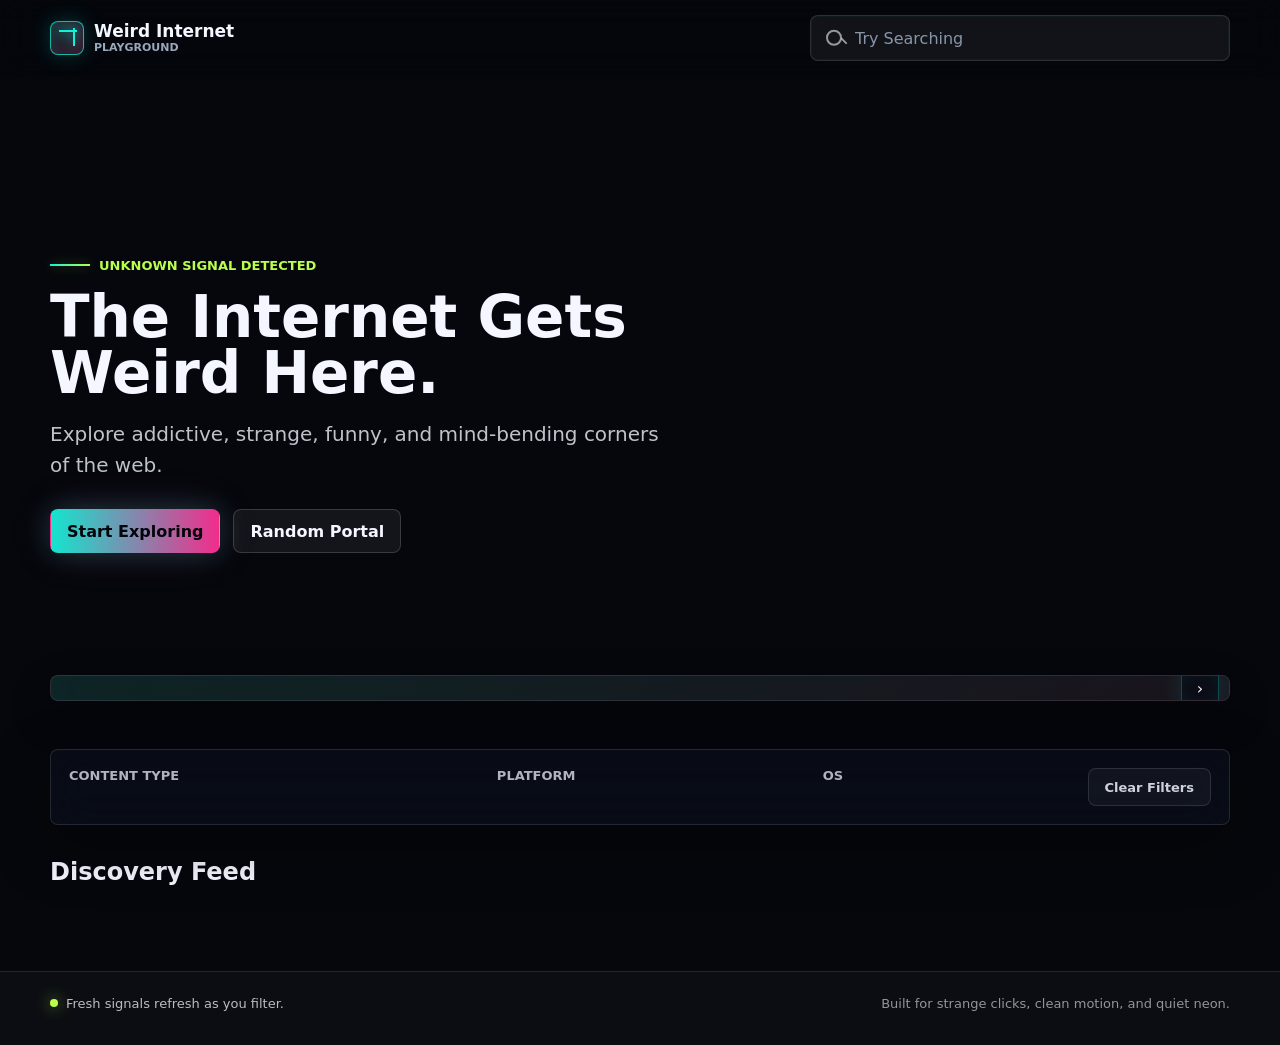
==== commit 33ab3594: "Update index.html" ====
--- a/index.html
+++ b/index.html
@@ -7,6 +7,7 @@
 	<title>Weird Internet Playground</title>
     <link rel="stylesheet" href="styles.css">
 </head>
+	
 <body>
     <a class="skip-link" href="#discoveries">Skip to discoveries</a>
     <canvas id="particle-field" aria-hidden="true"></canvas>
@@ -98,659 +99,11 @@
             <span>Built for strange clicks, clean motion, and quiet neon.</span>
         </div>
     </footer>
+	
 	<script src="data/discoveries.js"></script>
 	<!--<script src="data/content.js"></script>-->
+	<script src="script.js"></script>
 
-    <script>
-        const categories = [
-            "Weird",
-            "Funny",
-            "Addictive",
-            "Mind-Blowing",
-            "Aesthetic",
-            "Creepy",
-            "Chaotic",
-            "Relaxing",
-            "AI",
-            "Games",
-            "Websites",
-            "Apps"
-        ];
-
-        const filters = {
-            type: ["Websites", "Apps", "Games", "Extensions", "Interactive"],
-            platform: ["Mobile", "Desktop", "Browser"],
-            os: ["Android", "Apple", "Windows"]
-        };
-
-        
-
-        const state = {
-            query: "",
-            category: new Set(),
-            type: new Set(),
-            platform: new Set(),
-            os: new Set(),
-            expandedId: null
-        };
-		
-const articleCache = new Map();
-const articleRequests = new Map();
-		
-        const els = {
-            header: document.getElementById("siteHeader"),
-            search: document.getElementById("searchInput"),
-            categoryCarousel: document.getElementById("categoryCarousel"),
-            categoryViewport: document.getElementById("categoryViewport"),
-            categoryRow: document.getElementById("categoryRow"),
-            categoryPrev: document.getElementById("categoryPrev"),
-            categoryNext: document.getElementById("categoryNext"),
-            typeFilters: document.getElementById("typeFilters"),
-            platformFilters: document.getElementById("platformFilters"),
-            osFilters: document.getElementById("osFilters"),
-            clearFilters: document.getElementById("clearFilters"),
-            randomButton: document.getElementById("randomButton"),
-            grid: document.getElementById("cardGrid"),
-            resultCount: document.getElementById("resultCount")
-        };
-
-        const prefersReducedMotion = window.matchMedia("(prefers-reduced-motion: reduce)").matches;
-        let revealObserver = null;
-
-        function escapeHtml(value) {
-            return value.replace(/[&<>"']/g, (char) => ({
-                "&": "&amp;",
-                "<": "&lt;",
-                ">": "&gt;",
-                '"': "&quot;",
-                "'": "&#039;"
-            })[char]);
-        }
-
-        function renderCategorySlider() {
-            els.categoryRow.innerHTML = categories.map((category) => {
-                const active = state.category.has(category) ? " is-active" : "";
-                return `<button class="category-pill${active}" type="button" data-filter-group="category" data-value="${category}">${category}</button>`;
-            }).join("");
-            requestAnimationFrame(updateCategoryCarousel);
-        }
-
-        function renderFilterGroup(target, groupName, values) {
-            target.innerHTML = values.map((value) => {
-                const active = state[groupName].has(value) ? " is-active" : "";
-                return `<button class="chip${active}" type="button" data-filter-group="${groupName}" data-value="${value}">${value}</button>`;
-            }).join("");
-        }
-
-        function renderFilters() {
-            renderCategorySlider();
-            renderFilterGroup(els.typeFilters, "type", filters.type);
-            renderFilterGroup(els.platformFilters, "platform", filters.platform);
-            renderFilterGroup(els.osFilters, "os", filters.os);
-        }
-
-        function updateCategoryCarousel() {
-            if (!els.categoryViewport) {
-                return;
-            }
-            const maxScroll = Math.max(0, els.categoryViewport.scrollWidth - els.categoryViewport.clientWidth);
-            const atStart = els.categoryViewport.scrollLeft <= 2;
-            const atEnd = els.categoryViewport.scrollLeft >= maxScroll - 2;
-            const canScroll = maxScroll > 2;
-
-            els.categoryPrev.classList.toggle("is-hidden", !canScroll || atStart);
-            els.categoryNext.classList.toggle("is-hidden", !canScroll || atEnd);
-            els.categoryCarousel.classList.toggle("has-left", canScroll && !atStart);
-            els.categoryCarousel.classList.toggle("has-right", canScroll && !atEnd);
-        }
-
-        function scrollCategories(direction) {
-            const distance = Math.max(220, els.categoryViewport.clientWidth * 0.68);
-            els.categoryViewport.scrollBy({
-                left: direction * distance,
-                behavior: prefersReducedMotion ? "auto" : "smooth"
-            });
-        }
-
-        function keepCategoryInView(value) {
-            const activeButton = els.categoryRow.querySelector(`[data-value="${CSS.escape(value)}"]`);
-            if (activeButton) {
-                activeButton.scrollIntoView({
-                    behavior: prefersReducedMotion ? "auto" : "smooth",
-                    block: "nearest",
-                    inline: "center"
-                });
-            }
-        }
-
-        function matchesSelected(selected, values) {
-            return selected.size === 0 || values.some((value) => selected.has(value));
-        }
-
-        function searchableText(item) {
-            return [
-                item.title,
-                item.teaser,
-                item.description,
-                ...item.tags,
-                ...item.types,
-                ...item.platforms,
-                ...item.os
-            ].join(" ").toLowerCase();
-        }
-
-        function getFilteredDiscoveries() {
-            const query = state.query.trim().toLowerCase();
-            let filtered = discoveries.filter((item) => {
-                const queryMatch = !query || searchableText(item).includes(query);
-                return queryMatch &&
-                    matchesSelected(state.category, item.tags) &&
-                    matchesSelected(state.type, item.types) &&
-                    matchesSelected(state.platform, item.platforms) &&
-                    matchesSelected(state.os, item.os);
-            });
-
-            if (state.expandedId && !filtered.some((item) => item.id === state.expandedId)) {
-                const pinned = discoveries.find((item) => item.id === state.expandedId);
-                if (pinned) {
-                    filtered = [pinned, ...filtered];
-                }
-            }
-
-            return filtered;
-        }
-
-        function tagMarkup(tags) {
-            return tags.map((tag) => `<span class="tag">${escapeHtml(tag)}</span>`).join("");
-        }
-
-        function relatedMarkup(item) {
-            return item.related.map((relatedId) => {
-                const related = discoveries.find((entry) => entry.id === relatedId);
-                if (!related) {
-                    return "";
-                }
-                return `
-                    <button class="related-card" type="button" data-related="${related.id}" aria-label="Open related discovery ${escapeHtml(related.title)}">
-                        ${escapeHtml(related.title)}
-                    </button>
-                `;
-            }).join("");
-        }
-
-        function metadataMarkup(item) {
-            const entries = [
-                ["Types", item.types.join(" / ")],
-                ["Platforms", item.platforms.join(" / ")],
-                ["Systems", item.os.join(" / ")]
-            ];
-            return entries.map(([label, value]) => `
-                <div class="metadata-item">
-                    <span>${escapeHtml(label)}</span>
-                    <strong>${escapeHtml(value)}</strong>
-                </div>
-            `).join("");
-        }
-
-        function resourceMarkup(item) {
-            const primaryTag = item.tags[0] || "Discovery";
-            const secondaryTag = item.tags[1] || "Signal";
-            const resources = [
-                {
-                    title: `${primaryTag} signal notes`,
-                    detail: `A compact read on why this discovery belongs in the ${primaryTag.toLowerCase()} lane.`
-                },
-                {
-                    title: `${secondaryTag} side trail`,
-                    detail: `A nearby thread of related mechanics, visuals, and strange web behavior.`
-                }
-            ];
-            return resources.map((resource) => `
-                <div class="resource-card">
-                    <strong>${escapeHtml(resource.title)}</strong>
-                    <span>${escapeHtml(resource.detail)}</span>
-                </div>
-            `).join("");
-        }
-
-async function loadArticle(file, container) {
-
-    // Already downloaded
-    if (articleCache.has(file)) {
-
-        container.insertAdjacentHTML(
-            "beforeend",
-            articleCache.get(file)
-        );
-
-        return;
-    }
-
-    // Already downloading
-    if (articleRequests.has(file)) {
-
-        const html = await articleRequests.get(file);
-
-        container.insertAdjacentHTML(
-            "beforeend",
-            html
-        );
-
-        return;
-    }
-
-    // Start downloading only once
-    const request = fetch(file)
-        .then(response => {
-
-            if (!response.ok) {
-                throw new Error(`Failed to load ${file}`);
-            }
-
-            return response.text();
-
-        })
-        .then(html => {
-
-            articleCache.set(file, html);
-            articleRequests.delete(file);
-
-            return html;
-
-        })
-        .catch(error => {
-
-            articleRequests.delete(file);
-            throw error;
-
-        });
-
-    articleRequests.set(file, request);
-
-    try {
-
-        const html = await request;
-
-        container.insertAdjacentHTML(
-            "beforeend",
-            html
-        );
-
-    } catch {
-
-        container.insertAdjacentHTML(
-            "beforeend",
-            "<p>Unable to load article.</p>"
-        );
-
-    }
-
-}
-
-        function cardMarkup(item) {
-            const expanded = item.id === state.expandedId;
-            const typeLabel = item.types[0];
-            return `
-                <article class="discovery-card reveal${expanded ? " is-expanded" : ""}" style="--accent: ${item.accent}" data-card-id="${item.id}">
-                    <div class="card-media">
-                        <img src="${item.image}" alt="Preview artwork for ${escapeHtml(item.title)}" loading="lazy" decoding="async" width="960" height="540">
-                    </div>
-                    <div class="card-body">
-                        <div class="card-title-row">
-                            <h3>${escapeHtml(item.title)}</h3>
-                            <span class="type-badge">${escapeHtml(typeLabel)}</span>
-                        </div>
-                        <p class="teaser">${escapeHtml(item.teaser)}</p>
-                        <div class="tag-row">${tagMarkup(item.tags)}</div>
-                        <div class="card-actions">
-                            <span class="signal-meta">${escapeHtml(item.platforms.join(" / "))}</span>
-                            <button class="text-btn" type="button" data-expand="${item.id}" aria-expanded="${expanded}">${expanded ? "Collapse" : "Open Signal"}</button>
-                        </div>
-                        ${expanded ? `
-                            <div class="expanded-content">
-                                <div class="expanded-layout">
-                                    <div class="expanded-copy">
-                                        <p class="mini-title">Hidden reading chamber</p>
-                                        <div class="reading-shell" data-reading-shell>
-                                            <div 
-												class="reading-content" 
-												data-content="${item.content}"
-											>
-												<p>${escapeHtml(item.description)}</p>
-											</div>
-                                        </div>
-                                        <button class="show-more-btn" type="button" data-show-more>
-                                            Read More
-                                        </button>
-
-                                        <div class="related-section">
-                                            <p class="mini-title">Related discoveries</p>
-                                            <div class="related-grid">${relatedMarkup(item)}</div>
-                                        </div>
-                                    </div>
-                                </div>
-                                <button class="collapse-btn" type="button" data-expand="${item.id}" aria-expanded="true">Close Chamber</button>
-                            </div>
-                        ` : ""}
-                    </div>
-                </article>
-            `;
-        }
-
-        function bindCardEvents() {
-            document.querySelectorAll("[data-expand]").forEach((button) => {
-                button.addEventListener("click", () => {
-                    const id = button.dataset.expand;
-                    state.expandedId = state.expandedId === id ? null : id;
-                    renderCards();
-                    if (state.expandedId) {
-                        requestAnimationFrame(() => {
-                            const card = document.querySelector(`[data-card-id="${state.expandedId}"]`);
-                            if (card) {
-                                card.scrollIntoView({ behavior: prefersReducedMotion ? "auto" : "smooth", block: "center" });
-                            }
-                        });
-                    }
-                });
-            });
-
-            document.querySelectorAll("[data-related]").forEach((button) => {
-                button.addEventListener("click", () => {
-                    state.expandedId = button.dataset.related;
-                    renderCards();
-                    requestAnimationFrame(() => {
-                        const card = document.querySelector(`[data-card-id="${state.expandedId}"]`);
-                        if (card) {
-                            card.scrollIntoView({ behavior: prefersReducedMotion ? "auto" : "smooth", block: "center" });
-                        }
-                    });
-                });
-            });
-
-            document.querySelectorAll("[data-show-more]").forEach((button) => {
-                button.addEventListener("click", () => {
-                    const shell = button.closest(".expanded-copy").querySelector("[data-reading-shell]");
-                    shell.classList.toggle("is-expanded");
-                    button.textContent = shell.classList.contains("is-expanded") ? "Show Less" : "Read More";
-                });
-            });
-
-            bindCardMotion();
-        }
-
-        function bindCardMotion() {
-            if (prefersReducedMotion || window.matchMedia("(hover: none)").matches) {
-                return;
-            }
-
-            document.querySelectorAll(".discovery-card").forEach((card) => {
-                card.addEventListener("pointermove", (event) => {
-                    const rect = card.getBoundingClientRect();
-                    const x = (event.clientX - rect.left) / rect.width;
-                    const y = (event.clientY - rect.top) / rect.height;
-                    card.style.setProperty("--card-glow-x", `${Math.round(x * 100)}%`);
-                    card.style.setProperty("--card-glow-y", `${Math.round(y * 100)}%`);
-                    card.style.setProperty("--tilt-x", `${((0.5 - y) * 5).toFixed(2)}deg`);
-                    card.style.setProperty("--tilt-y", `${((x - 0.5) * 7).toFixed(2)}deg`);
-                });
-
-                card.addEventListener("pointerleave", () => {
-                    card.style.setProperty("--card-glow-x", "50%");
-                    card.style.setProperty("--card-glow-y", "50%");
-                    card.style.setProperty("--tilt-x", "0deg");
-                    card.style.setProperty("--tilt-y", "0deg");
-                });
-            });
-        }
-
-        function observeCards() {
-            if (revealObserver) {
-                revealObserver.disconnect();
-            }
-
-            if (prefersReducedMotion || !("IntersectionObserver" in window)) {
-                document.querySelectorAll(".reveal").forEach((card) => card.classList.add("is-visible"));
-                return;
-            }
-
-            revealObserver = new IntersectionObserver((entries) => {
-                entries.forEach((entry) => {
-                    if (entry.isIntersecting) {
-                        entry.target.classList.add("is-visible");
-                        revealObserver.unobserve(entry.target);
-                    }
-                });
-            }, { threshold: 0.12 });
-
-            document.querySelectorAll(".reveal").forEach((card) => revealObserver.observe(card));
-        }
-
-        function renderCards() {
-            const filtered = getFilteredDiscoveries();
-            els.resultCount.textContent = `${filtered.length} signal${filtered.length === 1 ? "" : "s"} found`;
-            els.grid.innerHTML = filtered.length
-                ? filtered.map(cardMarkup).join("")
-                : `<div class="empty-state">No signal matched that pattern. Clear a filter or try another search.</div>`;
-            bindCardEvents();
-			document.querySelectorAll(".reading-content[data-content]").forEach(async (content) => {
-
-    await loadArticle(
-        content.dataset.content,
-        content
-    );
-
-});
-            observeCards();
-            document.body.classList.toggle("has-expanded", Boolean(state.expandedId));
-        }
-
-        function toggleFilter(group, value) {
-            if (!state[group]) {
-                return;
-            }
-            if (state[group].has(value)) {
-                state[group].delete(value);
-            } else {
-                state[group].add(value);
-            }
-            renderFilters();
-            renderCards();
-            if (group === "category") {
-                requestAnimationFrame(() => keepCategoryInView(value));
-            }
-        }
-
-        function clearAllFilters() {
-            state.query = "";
-            state.expandedId = null;
-            state.category.clear();
-            state.type.clear();
-            state.platform.clear();
-            state.os.clear();
-            els.search.value = "";
-            renderFilters();
-            renderCards();
-        }
-
-        function openRandomPortal() {
-            const pool = getFilteredDiscoveries();
-            const list = pool.length ? pool : discoveries;
-            const randomItem = list[Math.floor(Math.random() * list.length)];
-            state.expandedId = randomItem.id;
-            renderCards();
-            requestAnimationFrame(() => {
-                const card = document.querySelector(`[data-card-id="${randomItem.id}"]`);
-                if (card) {
-                    card.scrollIntoView({ behavior: prefersReducedMotion ? "auto" : "smooth", block: "center" });
-                }
-            });
-        }
-
-        function bindGlobalEvents() {
-            window.addEventListener("scroll", () => {
-                els.header.classList.toggle("is-scrolled", window.scrollY > 8);
-            }, { passive: true });
-
-            els.search.addEventListener("input", (event) => {
-                state.query = event.target.value;
-                state.expandedId = null;
-                renderCards();
-            });
-
-            document.addEventListener("click", (event) => {
-                const filterButton = event.target.closest("[data-filter-group]");
-                if (filterButton) {
-                    toggleFilter(filterButton.dataset.filterGroup, filterButton.dataset.value);
-                }
-            });
-
-            els.clearFilters.addEventListener("click", clearAllFilters);
-            els.randomButton.addEventListener("click", openRandomPortal);
-            initCategoryCarousel();
-            initAmbientInteraction();
-        }
-
-        function initCategoryCarousel() {
-            els.categoryPrev.addEventListener("click", () => scrollCategories(-1));
-            els.categoryNext.addEventListener("click", () => scrollCategories(1));
-            els.categoryViewport.addEventListener("scroll", updateCategoryCarousel, { passive: true });
-            window.addEventListener("resize", updateCategoryCarousel, { passive: true });
-
-            els.categoryViewport.addEventListener("wheel", (event) => {
-                const maxScroll = els.categoryViewport.scrollWidth - els.categoryViewport.clientWidth;
-                if (maxScroll <= 2 || Math.abs(event.deltaY) <= Math.abs(event.deltaX)) {
-                    return;
-                }
-                event.preventDefault();
-                els.categoryViewport.scrollBy({
-                    left: event.deltaY,
-                    behavior: prefersReducedMotion ? "auto" : "smooth"
-                });
-            }, { passive: false });
-
-            updateCategoryCarousel();
-        }
-
-        function initAmbientInteraction() {
-            if (prefersReducedMotion) {
-                return;
-            }
-
-            let targetX = window.innerWidth * 0.5;
-            let targetY = window.innerHeight * 0.32;
-            let currentX = targetX;
-            let currentY = targetY;
-            let raf = 0;
-
-            function animateCursorGlow() {
-                currentX += (targetX - currentX) * 0.18;
-                currentY += (targetY - currentY) * 0.18;
-                document.documentElement.style.setProperty("--cursor-x", `${currentX.toFixed(1)}px`);
-                document.documentElement.style.setProperty("--cursor-y", `${currentY.toFixed(1)}px`);
-
-                if (Math.abs(targetX - currentX) > 0.4 || Math.abs(targetY - currentY) > 0.4) {
-                    raf = requestAnimationFrame(animateCursorGlow);
-                } else {
-                    raf = 0;
-                }
-            }
-
-            window.addEventListener("pointermove", (event) => {
-                targetX = event.clientX;
-                targetY = event.clientY;
-                if (!raf) {
-                    raf = requestAnimationFrame(animateCursorGlow);
-                }
-            }, { passive: true });
-        }
-
-        function initParticles() {
-            const canvas = document.getElementById("particle-field");
-            const context = canvas.getContext("2d");
-            let width = 0;
-            let height = 0;
-            let particles = [];
-            let frame = 0;
-            const colors = ["#14f1d9", "#ff2f92", "#b9ff4c", "#ffc857", "#8a5cff"];
-
-            function resize() {
-                const ratio = Math.min(window.devicePixelRatio || 1, 1.75);
-                width = window.innerWidth;
-                height = window.innerHeight;
-                canvas.width = Math.floor(width * ratio);
-                canvas.height = Math.floor(height * ratio);
-                canvas.style.width = `${width}px`;
-                canvas.style.height = `${height}px`;
-                context.setTransform(ratio, 0, 0, ratio, 0, 0);
-                const count = Math.min(94, Math.max(42, Math.floor((width * height) / 18500)));
-                particles = Array.from({ length: count }, (_, index) => ({
-                    x: Math.random() * width,
-                    y: Math.random() * height,
-                    vx: (Math.random() - 0.5) * 0.36,
-                    vy: (Math.random() - 0.5) * 0.36,
-                    size: 1 + Math.random() * 2.2,
-                    color: colors[index % colors.length]
-                }));
-            }
-
-            function draw() {
-                frame += 1;
-                context.clearRect(0, 0, width, height);
-                context.globalCompositeOperation = "lighter";
-
-                particles.forEach((particle, index) => {
-                    if (!prefersReducedMotion) {
-                        particle.x += particle.vx;
-                        particle.y += particle.vy;
-                    }
-
-                    if (particle.x < -20) particle.x = width + 20;
-                    if (particle.x > width + 20) particle.x = -20;
-                    if (particle.y < -20) particle.y = height + 20;
-                    if (particle.y > height + 20) particle.y = -20;
-
-                    context.beginPath();
-                    context.fillStyle = particle.color;
-                    context.globalAlpha = 0.42;
-                    context.arc(particle.x, particle.y, particle.size, 0, Math.PI * 2);
-                    context.fill();
-
-                    for (let next = index + 1; next < particles.length; next += 1) {
-                        const other = particles[next];
-                        const dx = particle.x - other.x;
-                        const dy = particle.y - other.y;
-                        const distance = Math.sqrt(dx * dx + dy * dy);
-                        if (distance < 118) {
-                            context.beginPath();
-                            context.strokeStyle = particle.color;
-                            context.globalAlpha = (1 - distance / 118) * 0.16;
-                            context.lineWidth = 1;
-                            context.moveTo(particle.x, particle.y);
-                            context.lineTo(other.x, other.y);
-                            context.stroke();
-                        }
-                    }
-                });
-
-                context.globalAlpha = 1;
-                context.globalCompositeOperation = "source-over";
-
-                if (!prefersReducedMotion) {
-                    requestAnimationFrame(draw);
-                } else if (frame < 2) {
-                    requestAnimationFrame(draw);
-                }
-            }
-
-            resize();
-            draw();
-            window.addEventListener("resize", resize, { passive: true });
-        }
-
-        renderFilters();
-        renderCards();
-        bindGlobalEvents();
-        initParticles();
-    </script>
+    
 </body>
 </html>
--- a/styles.css
+++ b/styles.css
@@ -0,0 +1,1242 @@
+:root {
+            color-scheme: dark;
+            --bg: #05070c;
+            --panel: rgba(11, 15, 28, 0.68);
+            --panel-strong: rgba(12, 18, 33, 0.9);
+            --line: rgba(244, 247, 255, 0.14);
+            --line-hot: rgba(20, 241, 217, 0.46);
+            --text: #f4f7ff;
+            --muted: #9aa8bd;
+            --cyan: #14f1d9;
+            --pink: #ff2f92;
+            --green: #b9ff4c;
+            --amber: #ffc857;
+            --violet: #8a5cff;
+            --shadow: 0 20px 60px rgba(0, 0, 0, 0.35);
+            --radius: 8px;
+            --cursor-x: 50vw;
+            --cursor-y: 32vh;
+        }
+
+        * {
+            box-sizing: border-box;
+        }
+
+        html {
+            scroll-behavior: smooth;
+            background: var(--bg);
+        }
+
+        body {
+            min-height: 100vh;
+            margin: 0;
+            overflow-x: hidden;
+            background: var(--bg);
+            color: var(--text);
+            font-family: "Segoe UI", Inter, ui-sans-serif, system-ui, -apple-system, BlinkMacSystemFont, Arial, sans-serif;
+            text-rendering: optimizeLegibility;
+        }
+
+        body::before {
+            position: fixed;
+            inset: 0;
+            z-index: -4;
+            content: "";
+            background:
+                radial-gradient(circle at var(--cursor-x) var(--cursor-y), rgba(20, 241, 217, 0.2), transparent 26vw),
+                radial-gradient(circle at calc(var(--cursor-x) + 12vw) calc(var(--cursor-y) + 8vh), rgba(255, 47, 146, 0.14), transparent 30vw),
+                linear-gradient(120deg, rgba(20, 241, 217, 0.1), transparent 32%),
+                linear-gradient(235deg, rgba(255, 47, 146, 0.12), transparent 38%),
+                linear-gradient(330deg, rgba(185, 255, 76, 0.06), transparent 44%),
+                #05070c;
+            background-repeat: no-repeat;
+            background-size: 140% 140%, 140% 140%, 180% 180%, 180% 180%, 180% 180%;
+            animation: backgroundShift 18s ease-in-out infinite alternate;
+        }
+
+        body::after {
+            position: fixed;
+            inset: 0;
+            z-index: -2;
+            pointer-events: none;
+            content: "";
+            background-image:
+                linear-gradient(rgba(255, 255, 255, 0.035) 1px, transparent 1px),
+                linear-gradient(90deg, rgba(255, 255, 255, 0.035) 1px, transparent 1px),
+                linear-gradient(rgba(20, 241, 217, 0.05), transparent 28%, rgba(255, 47, 146, 0.05));
+            background-size: 52px 52px, 52px 52px, 100% 420px;
+            mask-image: linear-gradient(to bottom, rgba(0, 0, 0, 0.7), rgba(0, 0, 0, 0.28));
+            animation: gridDrift 24s linear infinite;
+        }
+
+        a {
+            color: inherit;
+            text-decoration: none;
+        }
+
+        button,
+        input {
+            font: inherit;
+        }
+
+        button {
+            cursor: pointer;
+        }
+
+        img {
+            display: block;
+            max-width: 100%;
+        }
+
+        .skip-link {
+            position: fixed;
+            top: 12px;
+            left: 12px;
+            z-index: 100;
+            transform: translateY(-140%);
+            border: 1px solid var(--line-hot);
+            border-radius: var(--radius);
+            padding: 10px 12px;
+            background: #07111b;
+            color: var(--text);
+            transition: transform 180ms ease;
+        }
+
+        .skip-link:focus {
+            transform: translateY(0);
+        }
+
+        #particle-field {
+            position: fixed;
+            inset: 0;
+            z-index: -3;
+            width: 100%;
+            height: 100%;
+            opacity: 0.86;
+        }
+
+        .ambient-layer {
+            position: fixed;
+            inset: -16vh -14vw;
+            z-index: -1;
+            overflow: hidden;
+            pointer-events: none;
+            opacity: 0.86;
+        }
+
+        .ambient-layer::before,
+        .ambient-layer::after {
+            position: absolute;
+            content: "";
+            filter: blur(28px);
+            mix-blend-mode: screen;
+            transform: translate3d(0, 0, 0);
+        }
+
+        .ambient-layer::before {
+            top: 12%;
+            left: -12%;
+            width: 72vw;
+            height: 34vh;
+            background: linear-gradient(92deg, transparent, rgba(20, 241, 217, 0.14), rgba(255, 47, 146, 0.09), transparent);
+            animation: fogDrift 16s ease-in-out infinite alternate;
+        }
+
+        .ambient-layer::after {
+            right: -16%;
+            bottom: 4%;
+            width: 64vw;
+            height: 40vh;
+            background: linear-gradient(110deg, transparent, rgba(138, 92, 255, 0.13), rgba(185, 255, 76, 0.08), transparent);
+            animation: fogDrift 20s ease-in-out infinite alternate-reverse;
+        }
+
+        .site-header {
+            position: sticky;
+            top: 0;
+            z-index: 50;
+            border-bottom: 1px solid transparent;
+            background: rgba(5, 7, 12, 0.28);
+            backdrop-filter: blur(16px);
+            transition: background 220ms ease, border-color 220ms ease, box-shadow 220ms ease;
+        }
+
+        .site-header.is-scrolled {
+            border-color: rgba(20, 241, 217, 0.18);
+            background: rgba(5, 7, 12, 0.72);
+            box-shadow: 0 10px 36px rgba(0, 0, 0, 0.25);
+        }
+
+        .header-inner,
+        .section-shell,
+        .hero-inner {
+            width: min(1180px, calc(100% - 32px));
+            margin: 0 auto;
+        }
+
+        .header-inner {
+            display: flex;
+            align-items: center;
+            justify-content: space-between;
+            gap: 18px;
+            min-height: 76px;
+            padding: 12px 0;
+        }
+
+        .brand {
+            display: inline-flex;
+            align-items: center;
+            min-width: max-content;
+            gap: 10px;
+            font-weight: 800;
+        }
+
+        .brand-mark {
+            position: relative;
+            width: 34px;
+            height: 34px;
+            border: 1px solid rgba(20, 241, 217, 0.72);
+            border-radius: var(--radius);
+            background:
+                linear-gradient(135deg, rgba(20, 241, 217, 0.18), rgba(255, 47, 146, 0.14)),
+                rgba(255, 255, 255, 0.04);
+            box-shadow: 0 0 22px rgba(20, 241, 217, 0.22), inset 0 0 18px rgba(255, 47, 146, 0.1);
+        }
+
+        .brand-mark::before,
+        .brand-mark::after {
+            position: absolute;
+            content: "";
+            background: var(--cyan);
+            box-shadow: 0 0 12px rgba(20, 241, 217, 0.9);
+        }
+
+        .brand-mark::before {
+            top: 8px;
+            left: 8px;
+            width: 18px;
+            height: 2px;
+        }
+
+        .brand-mark::after {
+            right: 8px;
+            bottom: 8px;
+            width: 2px;
+            height: 18px;
+        }
+
+        .brand-text {
+            display: grid;
+            gap: 1px;
+            line-height: 1.08;
+        }
+
+        .brand-title {
+            font-size: 17px;
+            color: var(--text);
+        }
+
+        .brand-kicker {
+            font-size: 11px;
+            color: var(--muted);
+            text-transform: uppercase;
+        }
+
+        .search-shell {
+            position: relative;
+            width: min(420px, 44vw);
+        }
+
+        .search-shell::before {
+            position: absolute;
+            top: 53%;
+            left: 16px;
+            width: 12px;
+            height: 12px;
+            content: "";
+            border: 2px solid rgba(244, 247, 255, 0.58);
+            border-radius: 50%;
+            transform: translateY(-58%);
+        }
+
+        .search-shell::after {
+            position: absolute;
+            top: 55%;
+            left: 30px;
+            width: 8px;
+            height: 2px;
+            content: "";
+            border-radius: 99px;
+            background: rgba(244, 247, 255, 0.58);
+            transform: rotate(45deg);
+        }
+
+        .search-shell input {
+            width: 100%;
+            min-height: 46px;
+            border: 1px solid rgba(244, 247, 255, 0.12);
+            border-radius: var(--radius);
+            outline: 0;
+            padding: 0 16px 0 44px;
+            background: rgba(255, 255, 255, 0.06);
+            color: var(--text);
+            box-shadow: inset 0 0 0 1px rgba(20, 241, 217, 0.03);
+            transition: border-color 180ms ease, box-shadow 180ms ease, background 180ms ease;
+        }
+
+        .search-shell input::placeholder {
+            color: rgba(154, 168, 189, 0.88);
+			position: absolute;
+        }
+
+        .search-shell input:focus {
+            border-color: rgba(20, 241, 217, 0.62);
+            background: rgba(255, 255, 255, 0.09);
+            box-shadow: 0 0 0 4px rgba(20, 241, 217, 0.08), 0 0 24px rgba(20, 241, 217, 0.12);
+        }
+
+        .hero {
+            display: grid;
+            align-items: center;
+            min-height: 66vh;
+            padding: 100px 0 44px;
+        }
+
+        .hero-inner {
+            display: grid;
+            gap: 28px;
+        }
+
+        .hero-copy {
+            width: min(760px, 100%);
+        }
+
+        .signal-line {
+            display: inline-flex;
+            align-items: center;
+            gap: 9px;
+            margin-bottom: 16px;
+            color: var(--green);
+            font-size: 13px;
+            font-weight: 700;
+            text-transform: uppercase;
+        }
+
+        .signal-line::before {
+            width: 40px;
+            height: 2px;
+            content: "";
+            background: linear-gradient(90deg, var(--cyan), var(--green));
+            box-shadow: 0 0 12px rgba(185, 255, 76, 0.38);
+        }
+
+        h1 {
+            max-width: 780px;
+            margin: 0;
+            font-size: 58px;
+            line-height: 0.97;
+            letter-spacing: 0;
+        }
+
+        .hero p {
+            max-width: 610px;
+            margin: 18px 0 0;
+            color: rgba(244, 247, 255, 0.78);
+            font-size: 20px;
+            line-height: 1.55;
+        }
+
+        .hero-actions {
+            display: flex;
+            flex-wrap: wrap;
+            align-items: center;
+            gap: 13px;
+        }
+
+        .primary-btn,
+        .ghost-btn,
+        .text-btn {
+            display: inline-flex;
+            align-items: center;
+            justify-content: center;
+            min-height: 44px;
+            border: 1px solid transparent;
+            border-radius: var(--radius);
+            padding: 0 16px;
+            color: var(--text);
+            font-weight: 800;
+            transition: transform 180ms ease, border-color 180ms ease, background 180ms ease, box-shadow 180ms ease;
+        }
+
+        .primary-btn {
+            background: linear-gradient(90deg, rgba(20, 241, 217, 0.95), rgba(255, 47, 146, 0.95));
+            box-shadow: 0 0 30px rgba(20, 241, 217, 0.2), 0 0 42px rgba(255, 47, 146, 0.16);
+            color: #03050a;
+        }
+
+        .primary-btn:hover,
+        .ghost-btn:hover,
+        .text-btn:hover {
+            transform: translateY(-2px);
+        }
+
+        .primary-btn:focus-visible,
+        .ghost-btn:focus-visible,
+        .text-btn:focus-visible,
+        .collapse-btn:focus-visible,
+        .carousel-arrow:focus-visible,
+        .related-card:focus-visible,
+        .chip:focus-visible,
+        .category-pill:focus-visible,
+        .search-shell input:focus-visible {
+            outline: 2px solid rgba(185, 255, 76, 0.86);
+            outline-offset: 3px;
+        }
+
+        .ghost-btn {
+            border-color: rgba(244, 247, 255, 0.16);
+            background: rgba(255, 255, 255, 0.06);
+        }
+
+        .text-btn {
+            min-height: 38px;
+            border-color: rgba(244, 247, 255, 0.12);
+            background: rgba(255, 255, 255, 0.04);
+            color: rgba(244, 247, 255, 0.84);
+            font-size: 13px;
+        }
+
+        .category-zone {
+            padding: 4px 0 26px;
+        }
+
+        .category-frame {
+            position: relative;
+            overflow: hidden;
+            border: 1px solid rgba(244, 247, 255, 0.11);
+            border-radius: var(--radius);
+            background:
+                linear-gradient(135deg, rgba(20, 241, 217, 0.08), rgba(255, 47, 146, 0.055)),
+                rgba(255, 255, 255, 0.04);
+            box-shadow: 0 16px 44px rgba(0, 0, 0, 0.22), inset 0 0 28px rgba(20, 241, 217, 0.035);
+            backdrop-filter: blur(18px);
+        }
+
+        .category-frame::before,
+        .category-frame::after {
+            position: absolute;
+            top: 0;
+            bottom: 0;
+            z-index: 2;
+            width: 88px;
+            pointer-events: none;
+            content: "";
+            opacity: 0;
+            transition: opacity 180ms ease;
+        }
+
+        .category-frame::before {
+            left: 0;
+            background: linear-gradient(90deg, rgba(5, 7, 12, 0.96), rgba(5, 7, 12, 0));
+        }
+
+        .category-frame::after {
+            right: 0;
+            background: linear-gradient(270deg, rgba(5, 7, 12, 0.96), rgba(5, 7, 12, 0));
+        }
+
+        .category-frame.has-left::before,
+        .category-frame.has-right::after {
+            opacity: 1;
+        }
+
+        .category-viewport {
+            overflow-x: auto;
+            overflow-y: hidden;
+            scroll-behavior: smooth;
+            scroll-padding-inline: 56px;
+            scroll-snap-type: x proximity;
+            scrollbar-width: none;
+            -webkit-overflow-scrolling: touch;
+        }
+
+        .category-viewport::-webkit-scrollbar {
+            display: none;
+        }
+
+        .category-row {
+            display: flex;
+            width: max-content;
+            gap: 10px;
+            min-width: 100%;
+            padding: 12px 56px;
+        }
+
+        .carousel-arrow {
+            position: absolute;
+            top: 50%;
+            z-index: 4;
+            display: grid;
+            place-items: center;
+            width: 38px;
+            height: 38px;
+            border: 1px solid rgba(20, 241, 217, 0.28);
+            border-radius: var(--radius);
+            background: rgba(7, 12, 22, 0.72);
+            color: var(--text);
+            box-shadow: 0 0 24px rgba(20, 241, 217, 0.14), inset 0 0 18px rgba(20, 241, 217, 0.06);
+            transform: translateY(-50%);
+            transition: opacity 180ms ease, transform 180ms ease, border-color 180ms ease, box-shadow 180ms ease;
+        }
+
+        .carousel-arrow:hover {
+            border-color: rgba(185, 255, 76, 0.62);
+            box-shadow: 0 0 28px rgba(185, 255, 76, 0.18), inset 0 0 20px rgba(185, 255, 76, 0.08);
+        }
+
+        .carousel-arrow.is-hidden {
+            opacity: 0;
+            pointer-events: none;
+        }
+
+        .carousel-prev {
+            left: 10px;
+        }
+
+        .carousel-next {
+            right: 10px;
+        }
+
+        .category-pill,
+        .chip {
+            min-height: 38px;
+            border: 1px solid rgba(244, 247, 255, 0.13);
+            border-radius: 999px;
+            padding: 0 14px;
+            background: rgba(255, 255, 255, 0.055);
+            color: rgba(244, 247, 255, 0.84);
+            white-space: nowrap;
+            scroll-snap-align: center;
+            transition: transform 180ms ease, border-color 180ms ease, color 180ms ease, box-shadow 180ms ease, background 180ms ease;
+        }
+
+        .category-pill:hover,
+        .chip:hover {
+            transform: translateY(-1px);
+            border-color: rgba(20, 241, 217, 0.48);
+            color: var(--text);
+            box-shadow: 0 0 22px rgba(20, 241, 217, 0.11);
+        }
+
+        .category-pill:active,
+        .chip:active,
+        .text-btn:active,
+        .collapse-btn:active,
+        .related-card:active {
+            transform: translateY(0) scale(0.98);
+        }
+
+        .category-pill.is-active,
+        .chip.is-active {
+            border-color: rgba(185, 255, 76, 0.66);
+            background: rgba(185, 255, 76, 0.13);
+            color: var(--text);
+            box-shadow: 0 0 32px rgba(185, 255, 76, 0.22), 0 0 18px rgba(20, 241, 217, 0.1), inset 0 0 18px rgba(185, 255, 76, 0.07);
+            animation: softPulse 2.8s ease-in-out infinite;
+        }
+
+        .filters {
+            padding: 22px 0 6px;
+        }
+
+        .filter-panel {
+            display: grid;
+            grid-template-columns: 1.2fr 0.9fr 0.72fr auto;
+            gap: 20px;
+            align-items: start;
+            border: 1px solid rgba(244, 247, 255, 0.12);
+            border-radius: var(--radius);
+            padding: 18px;
+            background: var(--panel);
+            box-shadow: var(--shadow);
+            backdrop-filter: blur(20px);
+        }
+		
+		.testing {
+			align-self: end;
+			justify-self: right;
+		}
+
+        .filter-group {
+            min-width: 0;
+        }
+
+        .filter-label {
+            margin: 0 0 10px;
+            color: rgba(244, 247, 255, 0.72);
+            font-size: 13px;
+            font-weight: 800;
+            text-transform: uppercase;
+        }
+
+        .chip-row {
+            display: flex;
+            flex-wrap: wrap;
+            gap: 8px;
+        }
+
+        .chip {
+            min-height: 34px;
+            padding: 0 12px;
+            font-size: 13px;
+        }
+
+        .results-zone {
+            padding: 28px 0 66px;
+        }
+
+        .results-head {
+            display: flex;
+            align-items: end;
+            justify-content: space-between;
+            gap: 16px;
+            margin-bottom: 18px;
+        }
+
+        .results-head h2 {
+            margin: 0;
+            font-size: 24px;
+            line-height: 1.15;
+            letter-spacing: 0;
+        }
+
+        .results-count {
+            color: rgba(244, 247, 255, 0.68);
+            font-size: 14px;
+            text-align: right;
+        }
+
+        .card-grid {
+            display: grid;
+            grid-template-columns: repeat(3, minmax(0, 1fr));
+            gap: 18px;
+            align-items: start;
+        }
+
+        .discovery-card {
+            --accent: var(--cyan);
+            --card-glow-x: 50%;
+            --card-glow-y: 50%;
+            --hover-offset: 0px;
+            --reveal-offset: 0px;
+            --tilt-x: 0deg;
+            --tilt-y: 0deg;
+            position: relative;
+            overflow: hidden;
+            min-width: 0;
+            border: 1px solid rgba(244, 247, 255, 0.12);
+            border-radius: var(--radius);
+            background:
+                linear-gradient(150deg, rgba(255, 255, 255, 0.092), rgba(255, 255, 255, 0.028)),
+                rgba(9, 13, 25, 0.72);
+            box-shadow: 0 18px 46px rgba(0, 0, 0, 0.28);
+            backdrop-filter: blur(18px);
+            transform: translateY(calc(var(--reveal-offset) + var(--hover-offset))) perspective(950px) rotateX(var(--tilt-x)) rotateY(var(--tilt-y));
+            transform-style: preserve-3d;
+            transition: transform 220ms ease, border-color 220ms ease, box-shadow 220ms ease, background 220ms ease;
+        }
+
+        .discovery-card::before {
+            position: absolute;
+            inset: 0;
+            pointer-events: none;
+            content: "";
+            border-radius: inherit;
+            background:
+                radial-gradient(circle at var(--card-glow-x) var(--card-glow-y), color-mix(in srgb, var(--accent) 28%, transparent), transparent 34%),
+                linear-gradient(130deg, color-mix(in srgb, var(--accent) 34%, transparent), transparent 28%, rgba(255, 255, 255, 0.04));
+            opacity: 0;
+            transition: opacity 220ms ease;
+        }
+
+        .discovery-card::after {
+            position: absolute;
+            inset: 0;
+            pointer-events: none;
+            content: "";
+            border-radius: inherit;
+            background: linear-gradient(90deg, transparent, color-mix(in srgb, var(--accent) 38%, transparent), transparent);
+            opacity: 0;
+            transform: translateX(-110%);
+        }
+
+        .discovery-card:hover,
+        .discovery-card.is-expanded {
+            --hover-offset: -4px;
+            border-color: color-mix(in srgb, var(--accent) 48%, rgba(244, 247, 255, 0.12));
+            box-shadow: 0 22px 62px rgba(0, 0, 0, 0.42), 0 0 20px color-mix(in srgb, var(--accent) 10%, transparent);
+        }
+
+        .discovery-card.is-expanded {
+            transform: translateY(-2px) !important;
+        }
+
+        .discovery-card.is-expanded::before,
+        .discovery-card.is-expanded::after {
+            opacity: 0.16;
+            animation: none;
+        }
+
+        .discovery-card:active {
+            --hover-offset: -1px;
+        }
+
+        .discovery-card:hover::before,
+        .discovery-card.is-expanded::before {
+            opacity: 1;
+        }
+
+        .discovery-card.is-expanded::after {
+            opacity: 0.34;
+            animation: borderScan 1.7s ease both;
+        }
+
+        .discovery-card.is-expanded {
+            --hover-offset: -2px;
+            grid-column: span 2;
+        }
+
+        body.has-expanded::before {
+            animation-duration: 42s;
+            filter: brightness(0.82);
+        }
+
+        body.has-expanded .ambient-layer,
+        body.has-expanded #particle-field {
+            opacity: 0.28;
+            transition: opacity 320ms ease;
+        }
+
+        .card-media {
+            position: relative;
+            overflow: hidden;
+            aspect-ratio: 16 / 9;
+            background: rgba(255, 255, 255, 0.05);
+        }
+
+        .card-media img {
+            width: 100%;
+            height: 100%;
+            object-fit: cover;
+            filter: saturate(1.1) contrast(1.05);
+            transition: transform 360ms ease, filter 360ms ease;
+        }
+
+        .discovery-card:hover .card-media img,
+        .discovery-card.is-expanded .card-media img {
+            transform: scale(1.045);
+            filter: saturate(1.24) contrast(1.08);
+        }
+
+        .card-media::after {
+            position: absolute;
+            inset: auto 0 0;
+            height: 45%;
+            content: "";
+            background: linear-gradient(to top, rgba(5, 7, 12, 0.76), transparent);
+        }
+
+        .card-body {
+            position: relative;
+            display: grid;
+            gap: 13px;
+            padding: 16px;
+            transform: translateZ(18px);
+        }
+
+        .card-title-row {
+            display: flex;
+            align-items: start;
+            justify-content: space-between;
+            gap: 12px;
+        }
+
+        .card-title-row h3 {
+            margin: 0;
+            font-size: 19px;
+            line-height: 1.18;
+            letter-spacing: 0;
+        }
+
+        .type-badge {
+            flex: 0 0 auto;
+            border: 1px solid rgba(244, 247, 255, 0.12);
+            border-radius: 999px;
+            padding: 5px 8px;
+            color: rgba(244, 247, 255, 0.7);
+            font-size: 11px;
+            font-weight: 800;
+            text-transform: uppercase;
+        }
+
+        .teaser {
+            margin: 0;
+            color: rgba(244, 247, 255, 0.72);
+            line-height: 1.48;
+        }
+
+        .tag-row {
+            display: flex;
+            flex-wrap: wrap;
+            gap: 7px;
+        }
+
+        .tag {
+            border: 1px solid rgba(244, 247, 255, 0.1);
+            border-radius: 999px;
+            padding: 5px 8px;
+            background: rgba(255, 255, 255, 0.045);
+            color: rgba(244, 247, 255, 0.72);
+            font-size: 12px;
+        }
+
+        .card-actions {
+            display: flex;
+            justify-content: space-between;
+            gap: 10px;
+            align-items: center;
+        }
+
+        .signal-meta {
+            color: rgba(244, 247, 255, 0.58);
+            font-size: 12px;
+        }
+
+        
+        .expanded-content {
+            position: relative;
+            overflow: hidden;
+            border-top: 1px solid rgba(255, 255, 255, 0.08);
+            margin-top: 10px;
+            padding-top: 22px;
+            animation: expandContainer 380ms ease both;
+        }
+
+        .expanded-layout {
+            max-width: 760px;
+            margin: 0 auto;
+        }
+
+        .expanded-copy {
+            position: relative;
+            overflow: hidden;
+            border: 1px solid rgba(255, 255, 255, 0.08);
+            border-radius: 18px;
+            background: rgba(18, 24, 39, 0.94);
+            box-shadow: 0 10px 40px rgba(0, 0, 0, 0.28);
+            padding: 28px;
+        }
+
+        .expanded-copy::before {
+            position: absolute;
+            inset: 0;
+            pointer-events: none;
+            content: "";
+            background: linear-gradient(180deg, rgba(20, 241, 217, 0.04), transparent 22%);
+        }
+
+        .expanded-copy p {
+            margin: 0;
+            color: rgba(244, 247, 255, 0.88);
+            font-size: 16px;
+            line-height: 1.82;
+            letter-spacing: 0.01em;
+        }
+
+        .mini-title {
+            margin: 0 0 18px;
+            color: rgba(185, 255, 76, 0.9);
+            font-size: 12px;
+            font-weight: 800;
+            letter-spacing: 0.18em;
+            text-transform: uppercase;
+        }
+
+        .reading-shell {
+            position: relative;
+        }
+
+        .reading-shell::after {
+            position: absolute;
+            right: 0;
+            left: 0;
+            bottom: 0;
+            height: 82px;
+            content: "";
+            pointer-events: none;
+            background: linear-gradient(to bottom, rgba(18, 24, 39, 0), rgba(18, 24, 39, 1));
+            opacity: 1;
+            transition: opacity 240ms ease;
+        }
+
+        .reading-shell.is-expanded::after {
+            opacity: 0;
+        }
+
+        .reading-content {
+            overflow: hidden;
+            max-height: 180px;
+            transition: max-height 420ms ease;
+        }
+
+        .reading-shell.is-expanded .reading-content {
+            overflow-y: auto;
+            max-height: 420px;
+            padding-right: 6px;
+            scrollbar-width: thin;
+            scrollbar-color: rgba(20, 241, 217, 0.42) transparent;
+        }
+
+        .reading-content::-webkit-scrollbar {
+            width: 6px;
+        }
+
+        .reading-content::-webkit-scrollbar-thumb {
+            background: rgba(20, 241, 217, 0.34);
+            border-radius: 999px;
+        }
+
+        .show-more-btn {
+            margin-top: 18px;
+            min-height: 38px;
+            border: 1px solid rgba(20, 241, 217, 0.22);
+            border-radius: 999px;
+            padding: 0 14px;
+            background: rgba(20, 241, 217, 0.08);
+            color: rgba(244, 247, 255, 0.92);
+            transition: border-color 180ms ease, background 180ms ease, transform 180ms ease;
+        }
+
+        .show-more-btn:hover {
+            border-color: rgba(20, 241, 217, 0.6);
+            background: rgba(20, 241, 217, 0.14);
+            transform: translateY(-1px);
+        }
+
+        .related-section {
+            margin-top: 26px;
+            padding-top: 18px;
+            border-top: 1px solid rgba(255, 255, 255, 0.08);
+        }
+
+        .related-grid {
+            display: grid;
+            gap: 10px;
+        }
+
+        .related-card {
+            padding: 14px 16px;
+            border: 1px solid rgba(255, 255, 255, 0.08);
+            border-radius: 12px;
+            background: rgba(255, 255, 255, 0.03);
+            color: rgba(244, 247, 255, 0.82);
+            text-align: left;
+            transition: border-color 180ms ease, box-shadow 180ms ease, background 180ms ease;
+        }
+
+        .related-card:hover {
+            border-color: rgba(20, 241, 217, 0.4);
+            background: rgba(20, 241, 217, 0.05);
+            box-shadow: 0 0 20px rgba(20, 241, 217, 0.08);
+        }
+
+.collapse-btn {
+            justify-self: start;
+            min-height: 36px;
+            border: 1px solid rgba(244, 247, 255, 0.12);
+            border-radius: var(--radius);
+            padding: 0 12px;
+			margin-top: 3px;
+            background: rgba(255, 255, 255, 0.045);
+            color: rgba(244, 247, 255, 0.84);
+            transition: border-color 180ms ease, transform 180ms ease, background 180ms ease;
+        }
+
+        .collapse-btn:hover {
+            transform: translateY(-1px);
+            border-color: rgba(20, 241, 217, 0.58);
+            background: rgba(20, 241, 217, 0.12);
+        }
+
+        .empty-state {
+            grid-column: 1 / -1;
+            border: 1px dashed rgba(244, 247, 255, 0.18);
+            border-radius: var(--radius);
+            padding: 32px;
+            background: rgba(255, 255, 255, 0.04);
+            color: rgba(244, 247, 255, 0.72);
+            text-align: center;
+        }
+
+        .reveal {
+            --reveal-offset: 18px;
+            opacity: 0;
+        }
+
+        .reveal.is-visible {
+            --reveal-offset: 0px;
+            opacity: 1;
+            transition: opacity 520ms ease, transform 520ms ease;
+        }
+
+        .page-footer {
+            border-top: 1px solid rgba(244, 247, 255, 0.1);
+            padding: 24px 0 34px;
+            background: rgba(255, 255, 255, 0.025);
+        }
+
+        .footer-inner {
+            display: flex;
+            align-items: center;
+            justify-content: space-between;
+            gap: 16px;
+            width: min(1180px, calc(100% - 32px));
+            margin: 0 auto;
+            color: rgba(244, 247, 255, 0.58);
+            font-size: 13px;
+        }
+
+        .footer-signal {
+            display: inline-flex;
+            align-items: center;
+            gap: 8px;
+            color: rgba(244, 247, 255, 0.75);
+        }
+
+        .footer-signal::before {
+            width: 8px;
+            height: 8px;
+            content: "";
+            border-radius: 50%;
+            background: var(--green);
+            box-shadow: 0 0 16px rgba(185, 255, 76, 0.72);
+        }
+
+        @keyframes backgroundShift {
+            from {
+                background-position: 0% 25%;
+            }
+            to {
+                background-position: 100% 72%;
+            }
+        }
+
+        @keyframes gridDrift {
+            from {
+                background-position: 0 0, 0 0, 0 0;
+            }
+            to {
+                background-position: 52px 52px, -52px 52px, 0 420px;
+            }
+        }
+
+        @keyframes fogDrift {
+            from {
+                transform: translate3d(-4vw, -1vh, 0) rotate(-2deg);
+            }
+            to {
+                transform: translate3d(8vw, 5vh, 0) rotate(3deg);
+            }
+        }
+
+        @keyframes softPulse {
+            0%, 100% {
+                box-shadow: 0 0 28px rgba(185, 255, 76, 0.18), 0 0 16px rgba(20, 241, 217, 0.08), inset 0 0 18px rgba(185, 255, 76, 0.07);
+            }
+            50% {
+                box-shadow: 0 0 42px rgba(185, 255, 76, 0.28), 0 0 24px rgba(20, 241, 217, 0.14), inset 0 0 24px rgba(185, 255, 76, 0.1);
+            }
+        }
+
+        @keyframes borderScan {
+            from {
+                transform: translateX(-110%);
+            }
+            to {
+                transform: translateX(110%);
+            }
+        }
+
+        @keyframes expandContainer {
+            from {
+                max-height: 0;
+                opacity: 0;
+                transform: translateY(-8px) scaleY(0.98);
+            }
+            to {
+                max-height: 1500px;
+                opacity: 1;
+                transform: translateY(0) scaleY(1);
+            }
+        }
+
+        @media (max-width: 980px) {
+            .filter-panel {
+                grid-template-columns: 1fr 1fr;
+            }
+
+            .card-grid {
+                grid-template-columns: repeat(2, minmax(0, 1fr));
+            }
+        }
+
+        @media (max-width: 760px) {
+            .header-inner {
+                
+				
+                gap: 12px;
+            }
+
+            .brand {
+                justify-content: space-between;
+            }
+
+            .search-shell {
+                width: min(420px, 44vw);
+            }
+			
+			.search-shell::before {
+				width: 9px;
+				height: 9px;
+			}
+			
+			.search-shell::after {
+				top: 55%;
+				left: 27px;
+				width: 7px;
+				height: 2px;
+			}
+			
+			.search-shell input::placeholder {
+            color: rgba(154, 168, 189, 0.88);
+			font-size: 14px;
+			position: absolute;
+			}
+
+            .hero {
+                min-height: 58vh;
+                padding: 70px 0 34px;
+            }
+
+            h1 {
+                font-size: 39px;
+                line-height: 1.03;
+            }
+
+            .hero p {
+                font-size: 17px;
+            }
+
+            .carousel-arrow {
+                display: none;
+            }
+
+            .category-viewport {
+                scroll-snap-type: x mandatory;
+            }
+
+            .category-row {
+                padding-inline: 14px;
+            }
+
+            .filter-panel {
+                grid-template-columns: 1fr;
+                gap: 16px;
+            }
+			
+			.testing {
+			justify-self: left;
+		}
+
+            .results-head {
+                display: grid;
+                align-items: start;
+            }
+
+            .results-count {
+                text-align: left;
+            }
+
+            .card-grid {
+                grid-template-columns: 1fr;
+            }
+
+            .discovery-card.is-expanded {
+                grid-column: auto;
+            }
+
+            .expanded-layout {
+                grid-template-columns: 1fr;
+            }
+
+            .expanded-copy {
+                padding: 22px;
+            }
+
+            .reading-shell.is-expanded .reading-content {
+                max-height: 360px;
+            }
+
+            .related-grid {
+                grid-template-columns: 1fr;
+            }
+
+            .footer-inner {
+                display: grid;
+            }
+        }
+
+        @media (max-width: 420px) {
+            .header-inner,
+            .section-shell,
+            .hero-inner,
+            .footer-inner {
+                width: min(100% - 24px, 1180px);
+            }
+
+            .brand-title {
+                font-size: 15px;
+            }
+
+            h1 {
+                font-size: 34px;
+            }
+
+            .hero-actions,
+            .card-actions {
+                display: grid;
+                grid-template-columns: 1fr;
+            }
+
+            .primary-btn,
+            .ghost-btn,
+            .text-btn {
+                width: 100%;
+            }
+        }
+
+        @media (prefers-reduced-motion: reduce) {
+            *,
+            *::before,
+            *::after {
+                scroll-behavior: auto !important;
+                animation-duration: 1ms !important;
+                animation-iteration-count: 1 !important;
+                transition-duration: 1ms !important;
+            }
+
+            .reveal {
+                opacity: 1;
+                --reveal-offset: 0px;
+            }
+        }
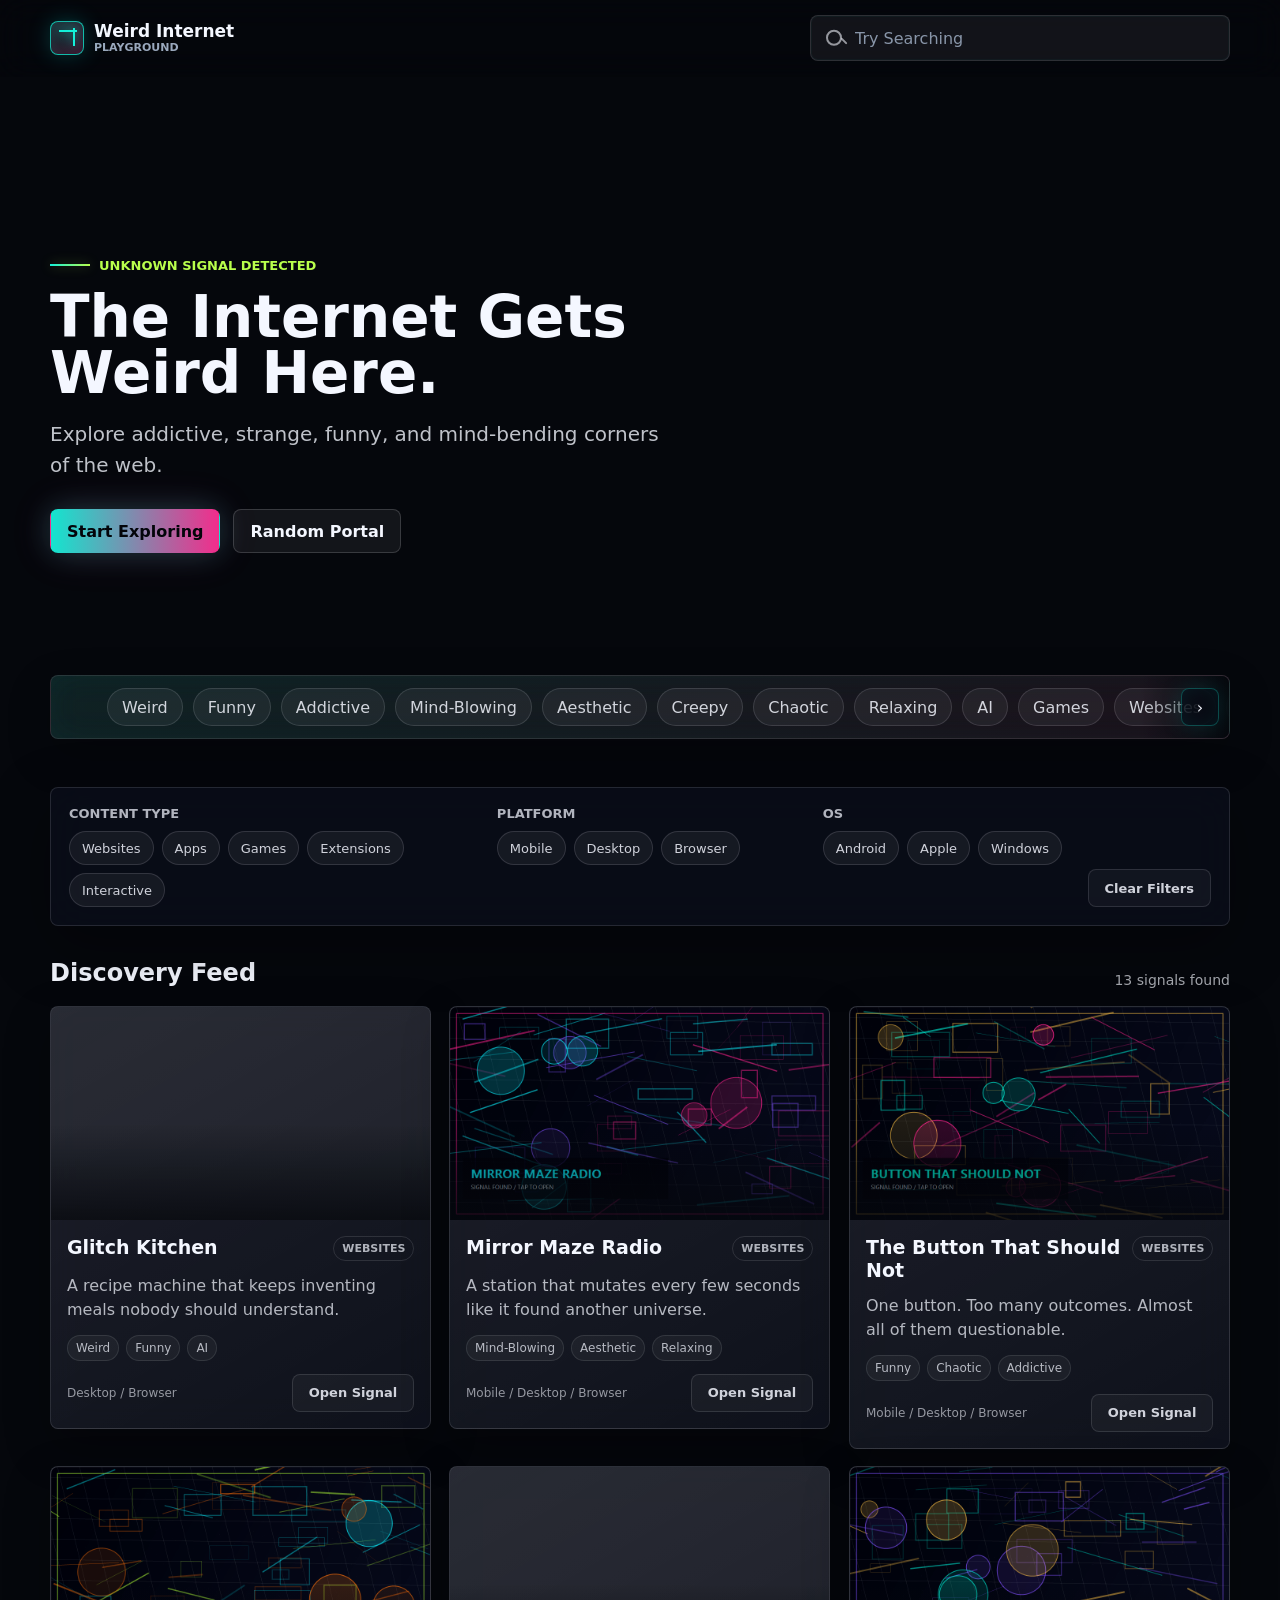
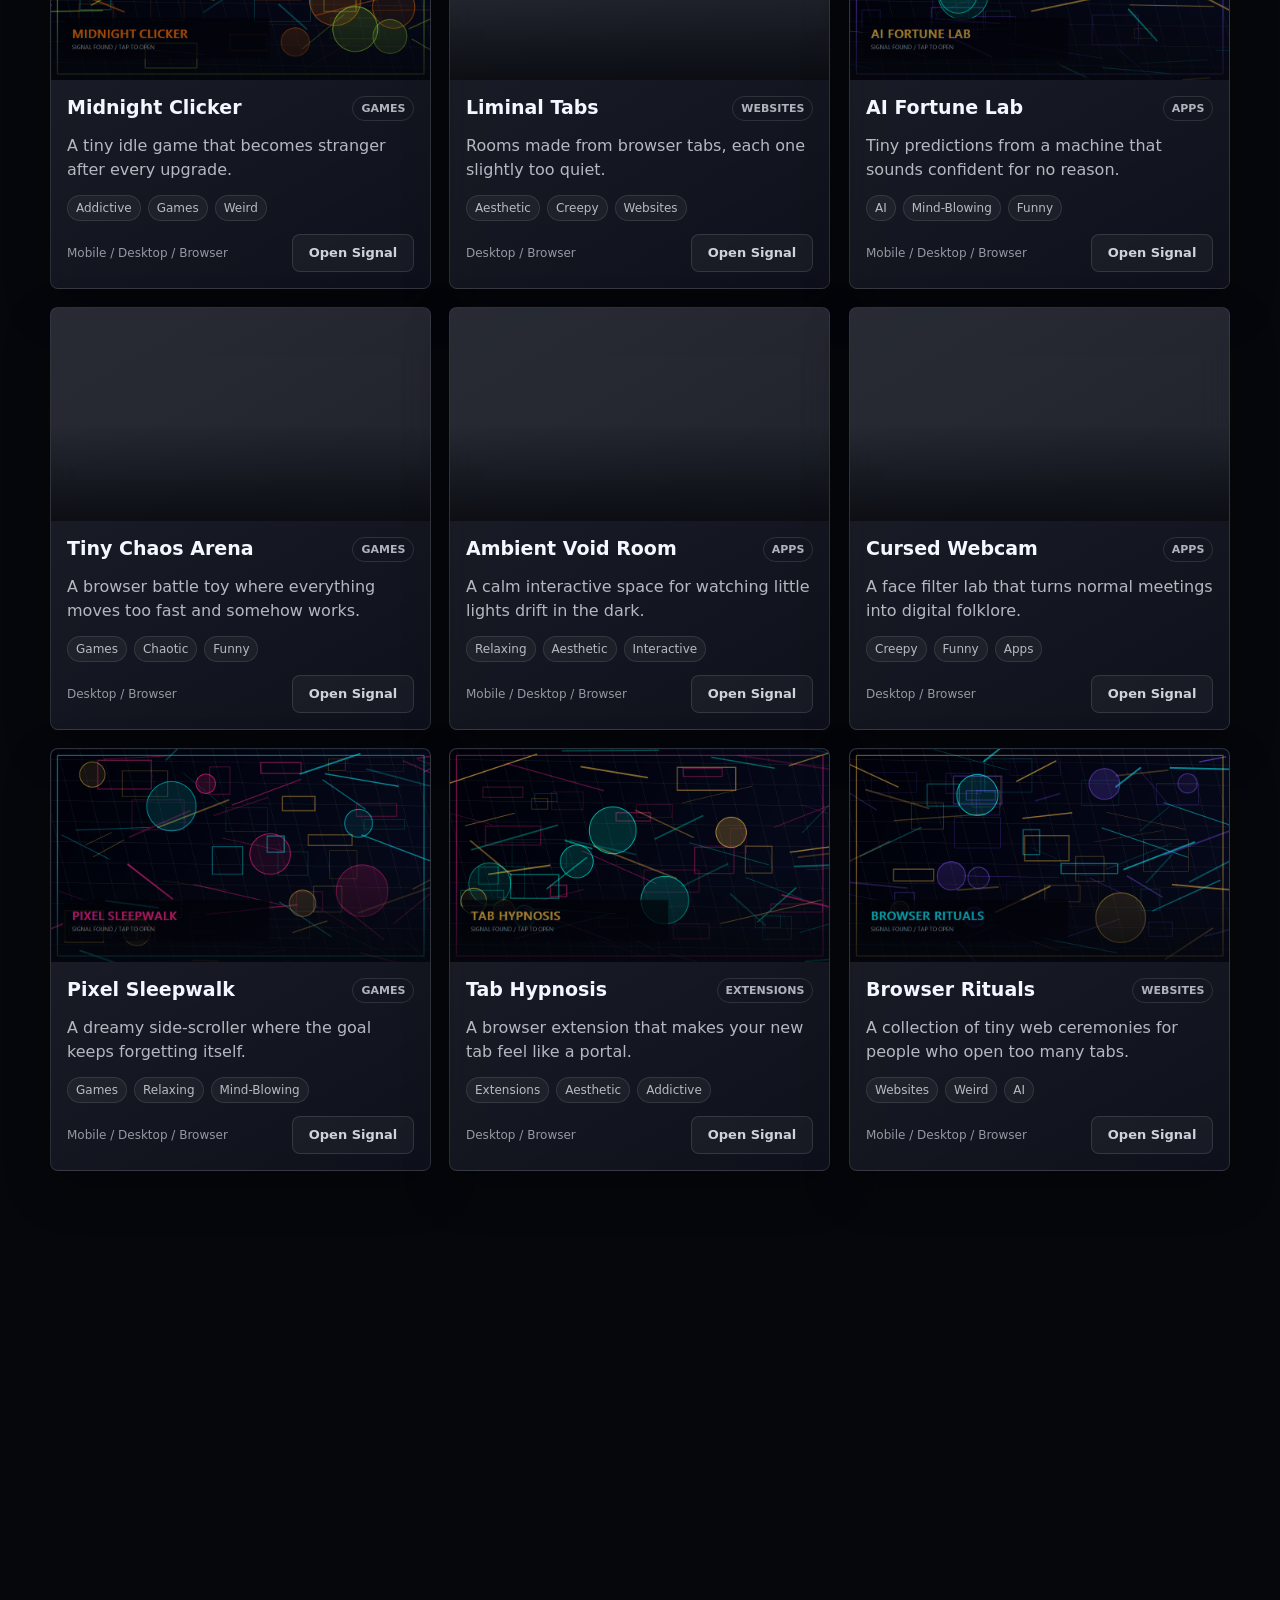
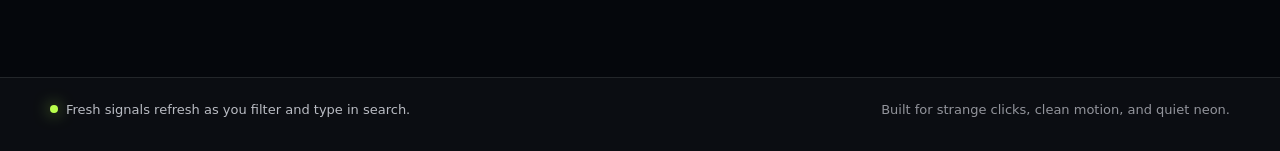
==== commit 6f4d7060: "Update index.html" ====
--- a/index.html
+++ b/index.html
@@ -95,7 +95,7 @@
 
     <footer class="page-footer">
         <div class="footer-inner">
-            <span class="footer-signal">Fresh signals refresh as you filter.</span>
+            <span class="footer-signal">Fresh signals refresh as you filter and type in search.</span>
             <span>Built for strange clicks, clean motion, and quiet neon.</span>
         </div>
     </footer>
